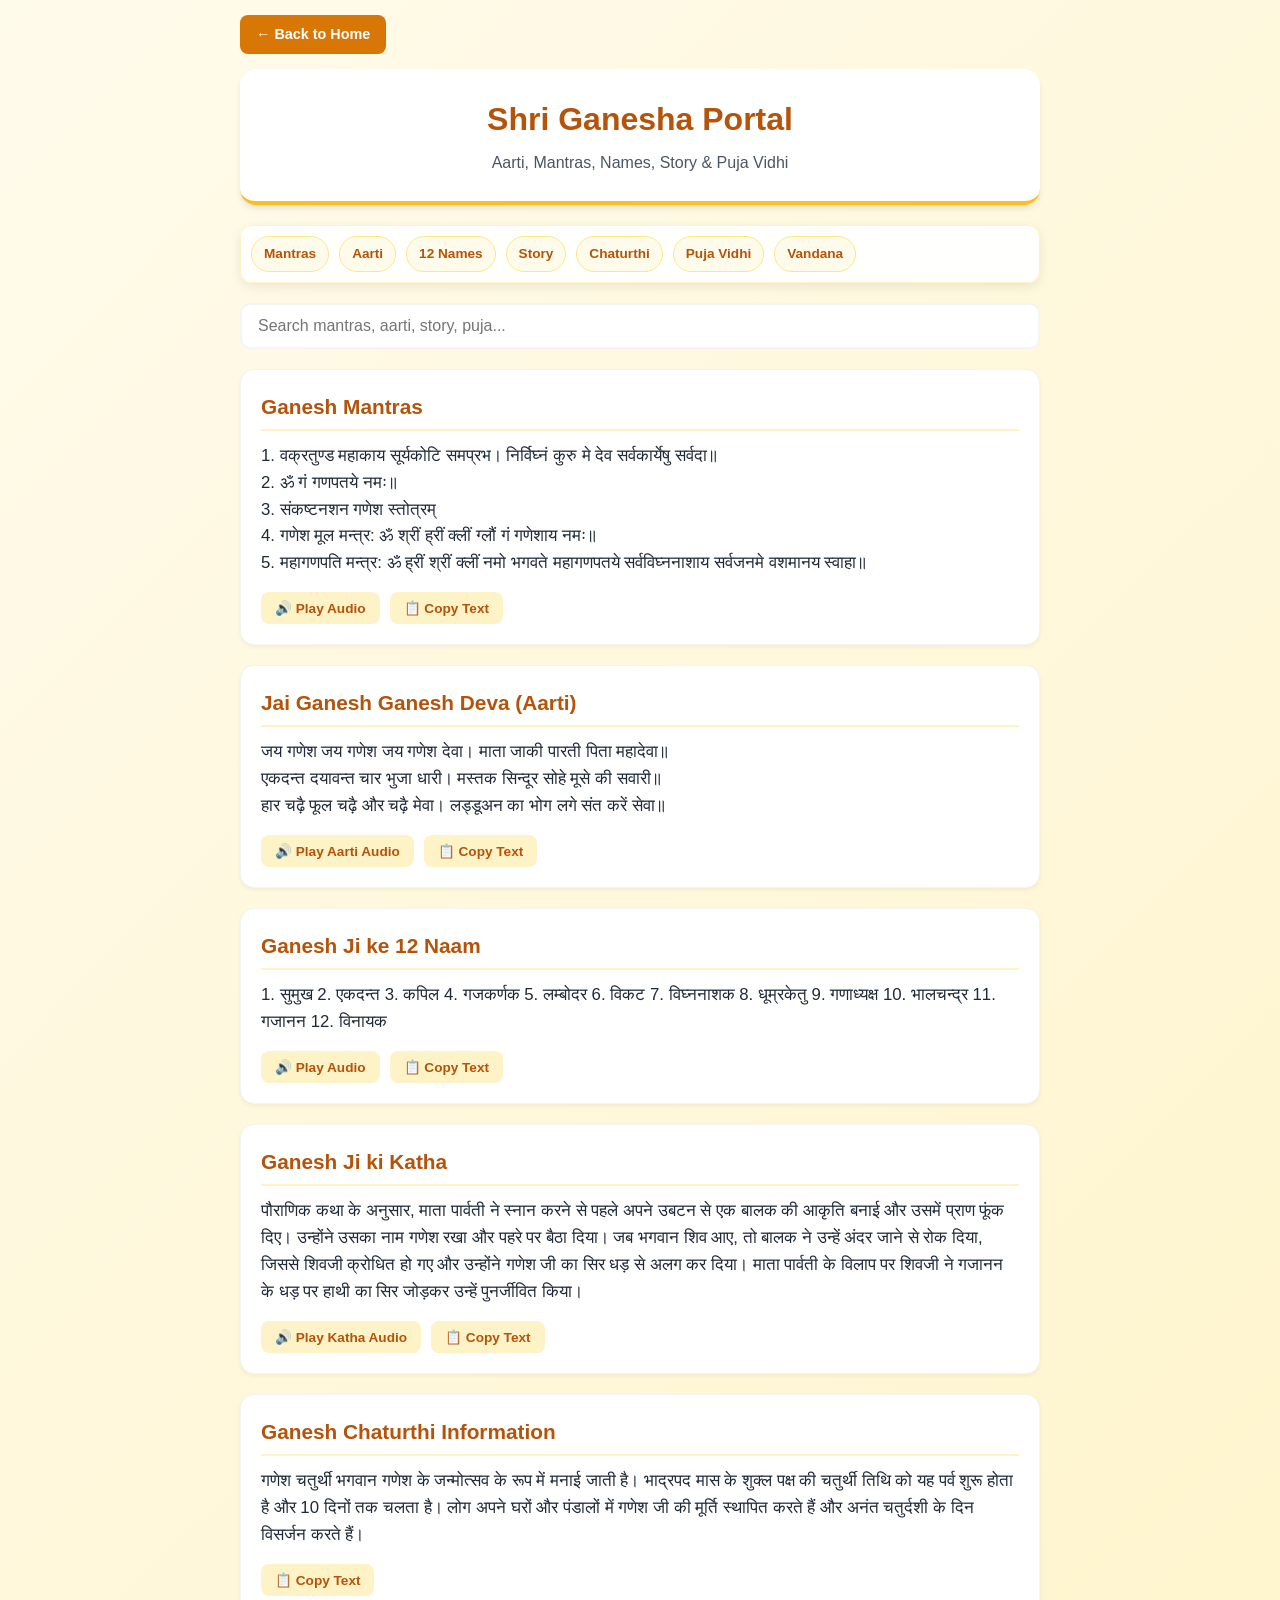
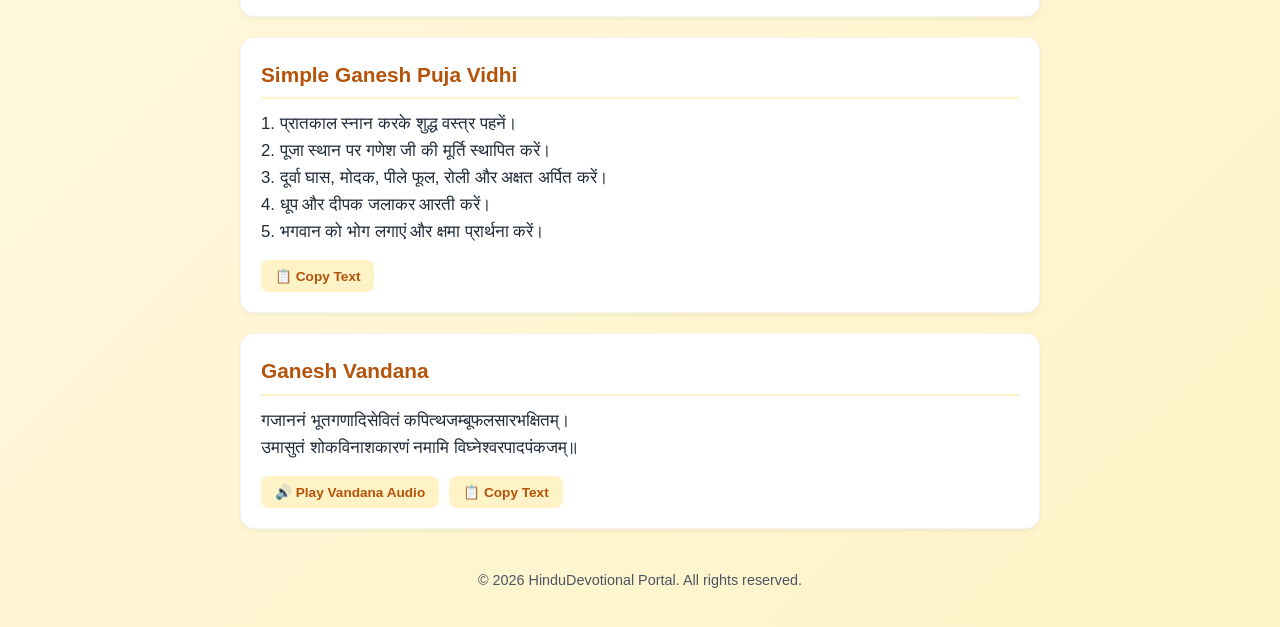
==== ganesh.html @ 8ee0b7e2 "ganesh.html" ====
<!DOCTYPE html>
<html lang="hi">
<head>
    <meta charset="UTF-8">
    <meta name="viewport" content="width=device-width, initial-scale=1.0">
    <title>Shri Ganesha - HinduDevotional Portal</title>
    <style>
        :root {
            --primary-color: #d97706;
            --primary-dark: #b45309;
            --accent-gold: #fbbf24;
            --bg-gradient: linear-gradient(135deg, #fffbeb 0%, #fef3c7 100%);
            --card-bg: #ffffff;
            --text-main: #1f2937;
            --text-muted: #4b5563;
            --border-color: #f3f4f6;
        }

        * {
            box-sizing: border-box;
            margin: 0;
            padding: 0;
            font-family: 'Segoe UI', Tahoma, Geneva, Verdana, sans-serif;
        }

        body {
            background: var(--bg-gradient);
            color: var(--text-main);
            line-height: 1.6;
            padding: 15px;
        }

        .container {
            max-width: 800px;
            margin: 0 auto;
        }

        header {
            text-align: center;
            padding: 25px 15px;
            background: var(--card-bg);
            border-radius: 16px;
            box-shadow: 0 4px 6px -1px rgba(0, 0, 0, 0.1);
            margin-bottom: 20px;
            border-bottom: 4px solid var(--accent-gold);
        }

        h1 {
            color: var(--primary-dark);
            font-size: 2rem;
            margin-bottom: 5px;
        }

        .subtitle {
            color: var(--text-muted);
            font-size: 1rem;
        }

        .nav-back {
            display: inline-block;
            margin-bottom: 15px;
            text-decoration: none;
            background: var(--primary-color);
            color: white;
            padding: 8px 16px;
            border-radius: 8px;
            font-weight: 600;
            font-size: 0.9rem;
            transition: background 0.2s;
        }

        .nav-back:hover {
            background: var(--primary-dark);
        }

        /* Quick Sticky Navigation Bar */
        .quick-nav {
            position: sticky;
            top: 10px;
            background: rgba(255, 255, 255, 0.95);
            backdrop-filter: blur(8px);
            padding: 10px;
            border-radius: 12px;
            box-shadow: 0 4px 12px rgba(0, 0, 0, 0.08);
            display: flex;
            gap: 10px;
            overflow-x: auto;
            white-space: nowrap;
            margin-bottom: 20px;
            z-index: 100;
            border: 1px solid #fef3c7;
        }

        .quick-nav::-webkit-scrollbar {
            height: 4px;
        }

        .quick-nav::-webkit-scrollbar-thumb {
            background: var(--accent-gold);
            border-radius: 4px;
        }

        .quick-nav a {
            text-decoration: none;
            color: var(--primary-dark);
            background: #fffbeb;
            padding: 6px 12px;
            border-radius: 20px;
            font-size: 0.85rem;
            font-weight: 600;
            border: 1px solid #fde68a;
            transition: all 0.2s;
            flex-shrink: 0;
        }

        .quick-nav a:hover {
            background: var(--primary-color);
            color: white;
        }

        .search-container {
            margin-bottom: 20px;
        }

        #searchInput {
            width: 100%;
            padding: 12px 16px;
            font-size: 1rem;
            border: 2px solid #f3f4f6;
            border-radius: 10px;
            outline: none;
            transition: border-color 0.2s;
            background: var(--card-bg);
        }

        #searchInput:focus {
            border-color: var(--primary-color);
        }

        .card {
            background: var(--card-bg);
            border-radius: 14px;
            padding: 20px;
            margin-bottom: 20px;
            box-shadow: 0 2px 4px rgba(0, 0, 0, 0.05);
            border: 1px solid var(--border-color);
            position: relative;
        }

        .card h2 {
            color: var(--primary-dark);
            font-size: 1.3rem;
            margin-bottom: 12px;
            border-bottom: 2px solid #fef3c7;
            padding-bottom: 6px;
        }

        .content-box {
            font-size: 1.05rem;
            color: var(--text-main);
            white-space: pre-line;
            margin-bottom: 15px;
        }

        .btn-group {
            display: flex;
            gap: 10px;
            flex-wrap: wrap;
        }

        .action-btn {
            background: #fef3c7;
            color: var(--primary-dark);
            border: none;
            padding: 8px 14px;
            border-radius: 8px;
            font-weight: 600;
            cursor: pointer;
            font-size: 0.85rem;
            transition: background 0.2s;
        }

        .action-btn:hover {
            background: var(--accent-gold);
            color: #78350f;
        }

        .copy-feedback {
            font-size: 0.75rem;
            color: #059669;
            margin-left: 8px;
            font-weight: bold;
            display: none;
        }

        /* Back to top button */
        #backToTop {
            position: fixed;
            bottom: 20px;
            right: 20px;
            background: var(--primary-color);
            color: white;
            border: none;
            padding: 10px 14px;
            border-radius: 50%;
            cursor: pointer;
            box-shadow: 0 4px 6px rgba(0,0,0,0.1);
            display: none;
            font-size: 1.1rem;
            z-index: 1000;
        }

        #backToTop:hover {
            background: var(--primary-dark);
        }

        footer {
            text-align: center;
            padding: 20px;
            color: var(--text-muted);
            font-size: 0.9rem;
        }
    </style>
</head>
<body>

    <div class="container">
        <a href="index.html" class="nav-back">← Back to Home</a>

        <header>
            <h1>Shri Ganesha Portal</h1>
            <p class="subtitle">Aarti, Mantras, Names, Story & Puja Vidhi</p>
        </header>

        <!-- Quick Sticky Navigation -->
        <nav class="quick-nav">
            <a href="#mantras">Mantras</a>
            <a href="#aarti">Aarti</a>
            <a href="#names">12 Names</a>
            <a href="#story">Story</a>
            <a href="#chaturthi">Chaturthi</a>
            <a href="#puja">Puja Vidhi</a>
            <a href="#vandana">Vandana</a>
        </nav>

        <div class="search-container">
            <input type="text" id="searchInput" placeholder="Search mantras, aarti, story, puja..." onkeyup="filterContent()">
        </div>

        <!-- Section 1: Mantras -->
        <div class="card searchable-section" id="mantras">
            <h2>Ganesh Mantras</h2>
            <div class="content-box" id="mantraText">1. वक्रतुण्ड महाकाय सूर्यकोटि समप्रभ। निर्विघ्नं कुरु मे देव सर्वकार्येषु सर्वदा॥
2. ॐ गं गणपतये नमः॥
3. संकष्टनशन गणेश स्तोत्रम्
4. गणेश मूल मन्त्र: ॐ श्रीं ह्रीं क्लीं ग्लौं गं गणेशाय नमः॥
5. महागणपति मन्त्र: ॐ ह्रीं श्रीं क्लीं नमो भगवते महागणपतये सर्वविघ्ननाशाय सर्वजनमे वशमानय स्वाहा॥</div>
            <div class="btn-group">
                <button class="action-btn" onclick="playAudio('Ganesh Mantras')">🔊 Play Audio</button>
                <button class="action-btn" onclick="copyContent('mantraText', this)">📋 Copy Text</button>
                <span class="copy-feedback">Copied!</span>
            </div>
        </div>

        <!-- Section 2: Aarti -->
        <div class="card searchable-section" id="aarti">
            <h2>Jai Ganesh Ganesh Deva (Aarti)</h2>
            <div class="content-box" id="aartiText">जय गणेश जय गणेश जय गणेश देवा। माता जाकी पारती पिता महादेवा॥
एकदन्त दयावन्त चार भुजा धारी। मस्तक सिन्दूर सोहे मूसे की सवारी॥
हार चढ़ै फूल चढ़ै और चढ़ै मेवा। लड्डूअन का भोग लगे संत करें सेवा॥</div>
            <div class="btn-group">
                <button class="action-btn" onclick="playAudio('Ganesh Aarti')">🔊 Play Aarti Audio</button>
                <button class="action-btn" onclick="copyContent('aartiText', this)">📋 Copy Text</button>
                <span class="copy-feedback">Copied!</span>
            </div>
        </div>

        <!-- Section 3: 12 Names -->
        <div class="card searchable-section" id="names">
            <h2>Ganesh Ji ke 12 Naam</h2>
            <div class="content-box" id="namesText">1. सुमुख 2. एकदन्त 3. कपिल 4. गजकर्णक 5. लम्बोदर 6. विकट 7. विघ्ननाशक 8. धूम्रकेतु 9. गणाध्यक्ष 10. भालचन्द्र 11. गजानन 12. विनायक</div>
            <div class="btn-group">
                <button class="action-btn" onclick="playAudio('Ganesh 12 Names')">🔊 Play Audio</button>
                <button class="action-btn" onclick="copyContent('namesText', this)">📋 Copy Text</button>
                <span class="copy-feedback">Copied!</span>
            </div>
        </div>

        <!-- Section 4: Story -->
        <div class="card searchable-section" id="story">
            <h2>Ganesh Ji ki Katha</h2>
            <div class="content-box" id="storyText">पौराणिक कथा के अनुसार, माता पार्वती ने स्नान करने से पहले अपने उबटन से एक बालक की आकृति बनाई और उसमें प्राण फूंक दिए। उन्होंने उसका नाम गणेश रखा और पहरे पर बैठा दिया। जब भगवान शिव आए, तो बालक ने उन्हें अंदर जाने से रोक दिया, जिससे शिवजी क्रोधित हो गए और उन्होंने गणेश जी का सिर धड़ से अलग कर दिया। माता पार्वती के विलाप पर शिवजी ने गजानन के धड़ पर हाथी का सिर जोड़कर उन्हें पुनर्जीवित किया।</div>
            <div class="btn-group">
                <button class="action-btn" onclick="playAudio('Ganesh Katha')">🔊 Play Katha Audio</button>
                <button class="action-btn" onclick="copyContent('storyText', this)">📋 Copy Text</button>
                <span class="copy-feedback">Copied!</span>
            </div>
        </div>

        <!-- Section 5: Ganesh Chaturthi -->
        <div class="card searchable-section" id="chaturthi">
            <h2>Ganesh Chaturthi Information</h2>
            <div class="content-box" id="chaturthiText">गणेश चतुर्थी भगवान गणेश के जन्मोत्सव के रूप में मनाई जाती है। भाद्रपद मास के शुक्ल पक्ष की चतुर्थी तिथि को यह पर्व शुरू होता है और 10 दिनों तक चलता है। लोग अपने घरों और पंडालों में गणेश जी की मूर्ति स्थापित करते हैं और अनंत चतुर्दशी के दिन विसर्जन करते हैं।</div>
            <div class="btn-group">
                <button class="action-btn" onclick="copyContent('chaturthiText', this)">📋 Copy Text</button>
                <span class="copy-feedback">Copied!</span>
            </div>
        </div>

        <!-- Section 6: Simple Puja Vidhi -->
        <div class="card searchable-section" id="puja">
            <h2>Simple Ganesh Puja Vidhi</h2>
            <div class="content-box" id="pujaText">1. प्रातकाल स्नान करके शुद्ध वस्त्र पहनें।
2. पूजा स्थान पर गणेश जी की मूर्ति स्थापित करें।
3. दूर्वा घास, मोदक, पीले फूल, रोली और अक्षत अर्पित करें।
4. धूप और दीपक जलाकर आरती करें।
5. भगवान को भोग लगाएं और क्षमा प्रार्थना करें।</div>
            <div class="btn-group">
                <button class="action-btn" onclick="copyContent('pujaText', this)">📋 Copy Text</button>
                <span class="copy-feedback">Copied!</span>
            </div>
        </div>

        <!-- Section 7: Ganesh Vandana -->
        <div class="card searchable-section" id="vandana">
            <h2>Ganesh Vandana</h2>
            <div class="content-box" id="vandanaText">गजाननं भूतगणादिसेवितं कपित्थजम्बूफलसारभक्षितम्।
उमासुतं शोकविनाशकारणं नमामि विघ्नेश्वरपादपंकजम्॥</div>
            <div class="btn-group">
                <button class="action-btn" onclick="playAudio('Ganesh Vandana')">🔊 Play Vandana Audio</button>
                <button class="action-btn" onclick="copyContent('vandanaText', this)">📋 Copy Text</button>
                <span class="copy-feedback">Copied!</span>
            </div>
        </div>

        <footer>
            <p>&copy; 2026 HinduDevotional Portal. All rights reserved.</p>
        </footer>
    </div>

    <!-- Back to top button -->
    <button id="backToTop" onclick="scrollToTop()">↑</button>

    <script>
        // Search Filter Function
        function filterContent() {
            let input = document.getElementById('searchInput').value.toLowerCase();
            let sections = document.getElementsByClassName('searchable-section');

            for (let i = 0; i < sections.length; i++) {
                let text = sections[i].innerText.toLowerCase();
                if (text.includes(input)) {
                    sections[i].style.display = "block";
                } else {
                    sections[i].style.display = "none";
                }
            }
        }

        // Dummy Audio Handler
        function playAudio(title) {
            alert("Playing audio for: " + title + " (Audio feature ready)");
        }

        // Copy Content Function with chhota feedback
        function copyContent(elementId, btnElement) {
            let textToCopy = document.getElementById(elementId).innerText;
            navigator.clipboard.writeText(textToCopy).then(() => {
                let feedback = btnElement.parentElement.querySelector('.copy-feedback');
                if (feedback) {
                    feedback.style.display = 'inline';
                    setTimeout(() => {
                        feedback.style.display = 'none';
                    }, 2000);
                }
            }).catch(err => {
                console.error('Failed to copy text: ', err);
            });
        }

        // Back to top scroll functionality
        window.onscroll = function() {
            let btn = document.getElementById("backToTop");
            if (document.body.scrollTop > 200 || document.documentElement.scrollTop > 200) {
                btn.style.display = "block";
            } else {
                btn.style.display = "none";
            }
        };

        function scrollToTop() {
            window.scrollTo({top: 0, behavior: 'smooth'});
        }
    </script>
</body>
    </html>
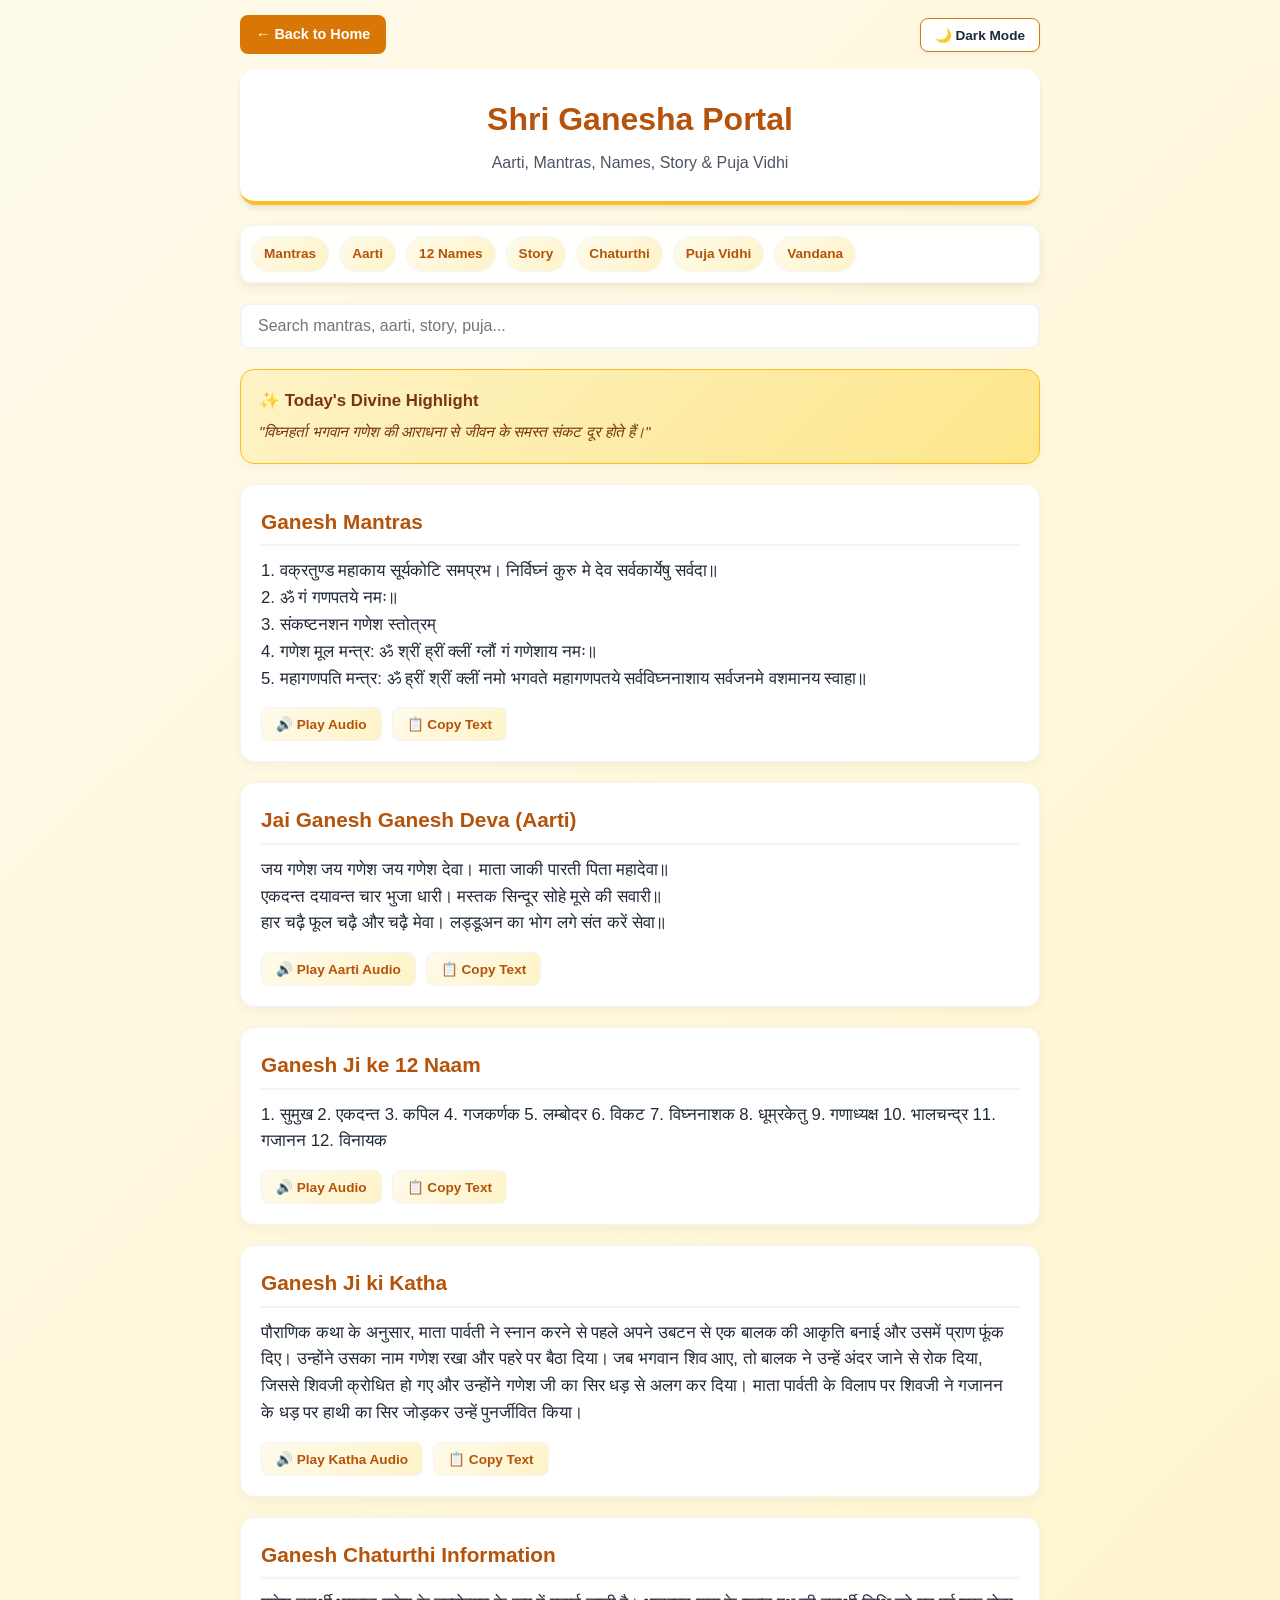
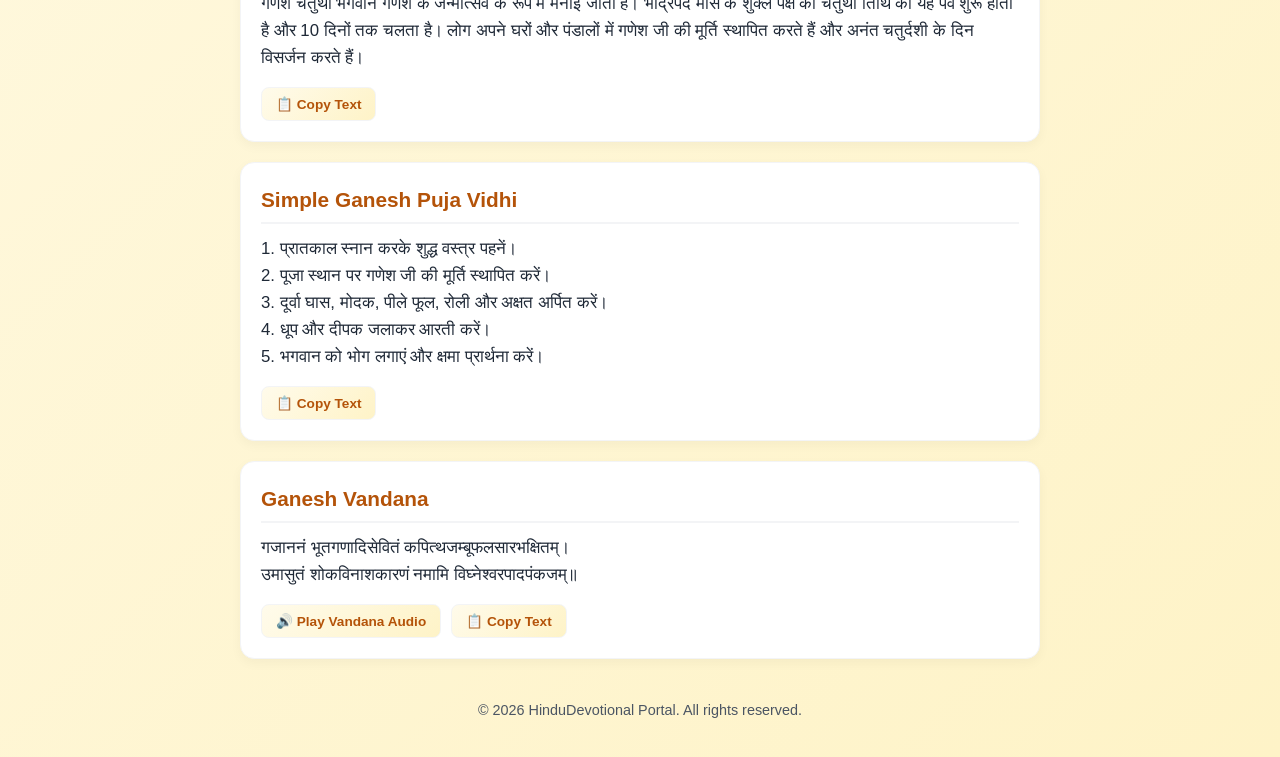
==== commit e1cc658b: "ganesh.html" ====
--- a/ganesh.html
+++ b/ganesh.html
@@ -14,6 +14,19 @@
             --text-main: #1f2937;
             --text-muted: #4b5563;
             --border-color: #f3f4f6;
+            --nav-bg: rgba(255, 255, 255, 0.95);
+        }
+
+        [data-theme="dark"] {
+            --primary-color: #f59e0b;
+            --primary-dark: #fbbf24;
+            --accent-gold: #d97706;
+            --bg-gradient: linear-gradient(135deg, #111827 0%, #1f2937 100%);
+            --card-bg: #1f2937;
+            --text-main: #f3f4f6;
+            --text-muted: #9ca3af;
+            --border-color: #374151;
+            --nav-bg: rgba(31, 41, 55, 0.95);
         }
 
         * {
@@ -21,6 +34,7 @@
             margin: 0;
             padding: 0;
             font-family: 'Segoe UI', Tahoma, Geneva, Verdana, sans-serif;
+            transition: background 0.3s, color 0.3s;
         }
 
         body {
@@ -28,11 +42,47 @@
             color: var(--text-main);
             line-height: 1.6;
             padding: 15px;
+            min-height: 100vh;
         }
 
         .container {
             max-width: 800px;
             margin: 0 auto;
+        }
+
+        .top-bar {
+            display: flex;
+            justify-content: space-between;
+            align-items: center;
+            margin-bottom: 15px;
+        }
+
+        .nav-back {
+            display: inline-block;
+            text-decoration: none;
+            background: var(--primary-color);
+            color: white;
+            padding: 8px 16px;
+            border-radius: 8px;
+            font-weight: 600;
+            font-size: 0.9rem;
+            transition: background 0.2s;
+        }
+
+        .nav-back:hover {
+            background: var(--primary-dark);
+        }
+
+        .theme-toggle {
+            background: var(--card-bg);
+            color: var(--text-main);
+            border: 1px solid var(--primary-color);
+            padding: 8px 14px;
+            border-radius: 8px;
+            cursor: pointer;
+            font-weight: 600;
+            font-size: 0.85rem;
+            box-shadow: 0 2px 4px rgba(0,0,0,0.05);
         }
 
         header {
@@ -56,28 +106,11 @@
             font-size: 1rem;
         }
 
-        .nav-back {
-            display: inline-block;
-            margin-bottom: 15px;
-            text-decoration: none;
-            background: var(--primary-color);
-            color: white;
-            padding: 8px 16px;
-            border-radius: 8px;
-            font-weight: 600;
-            font-size: 0.9rem;
-            transition: background 0.2s;
-        }
-
-        .nav-back:hover {
-            background: var(--primary-dark);
-        }
-
         /* Quick Sticky Navigation Bar */
         .quick-nav {
             position: sticky;
             top: 10px;
-            background: rgba(255, 255, 255, 0.95);
+            background: var(--nav-bg);
             backdrop-filter: blur(8px);
             padding: 10px;
             border-radius: 12px;
@@ -88,7 +121,7 @@
             white-space: nowrap;
             margin-bottom: 20px;
             z-index: 100;
-            border: 1px solid #fef3c7;
+            border: 1px solid var(--border-color);
         }
 
         .quick-nav::-webkit-scrollbar {
@@ -103,12 +136,12 @@
         .quick-nav a {
             text-decoration: none;
             color: var(--primary-dark);
-            background: #fffbeb;
+            background: var(--bg-gradient);
             padding: 6px 12px;
             border-radius: 20px;
             font-size: 0.85rem;
             font-weight: 600;
-            border: 1px solid #fde68a;
+            border: 1px solid var(--border-color);
             transition: all 0.2s;
             flex-shrink: 0;
         }
@@ -118,23 +151,73 @@
             color: white;
         }
 
+        /* Search Container Styles */
         .search-container {
+            position: relative;
             margin-bottom: 20px;
         }
 
         #searchInput {
             width: 100%;
-            padding: 12px 16px;
+            padding: 12px 40px 12px 16px;
             font-size: 1rem;
-            border: 2px solid #f3f4f6;
+            border: 2px solid var(--border-color);
             border-radius: 10px;
             outline: none;
             transition: border-color 0.2s;
             background: var(--card-bg);
+            color: var(--text-main);
         }
 
         #searchInput:focus {
             border-color: var(--primary-color);
+        }
+
+        .clear-search {
+            position: absolute;
+            right: 12px;
+            top: 50%;
+            transform: translateY(-50%);
+            background: none;
+            border: none;
+            font-size: 1.1rem;
+            cursor: pointer;
+            color: var(--text-muted);
+            display: none;
+        }
+
+        .clear-search:hover {
+            color: var(--primary-color);
+        }
+
+        /* Highlight Card */
+        .highlight-card {
+            background: linear-gradient(135deg, #fef3c7 0%, #fde68a 100%);
+            border: 1px solid var(--accent-gold);
+            border-radius: 14px;
+            padding: 18px;
+            margin-bottom: 20px;
+            color: #78350f;
+            box-shadow: 0 4px 10px rgba(0,0,0,0.03);
+        }
+
+        [data-theme="dark"] .highlight-card {
+            background: linear-gradient(135deg, #374151 100%, #1f2937 0%);
+            color: #fde68a;
+            border-color: #b45309;
+        }
+
+        .highlight-card h3 {
+            font-size: 1.05rem;
+            margin-bottom: 6px;
+            display: flex;
+            align-items: center;
+            gap: 6px;
+        }
+
+        .highlight-card p {
+            font-size: 0.95rem;
+            font-style: italic;
         }
 
         .card {
@@ -142,16 +225,21 @@
             border-radius: 14px;
             padding: 20px;
             margin-bottom: 20px;
-            box-shadow: 0 2px 4px rgba(0, 0, 0, 0.05);
+            box-shadow: 0 4px 12px rgba(0, 0, 0, 0.04);
             border: 1px solid var(--border-color);
             position: relative;
+            transition: transform 0.2s;
+        }
+
+        .card:hover {
+            transform: translateY(-2px);
         }
 
         .card h2 {
             color: var(--primary-dark);
             font-size: 1.3rem;
             margin-bottom: 12px;
-            border-bottom: 2px solid #fef3c7;
+            border-bottom: 2px solid var(--border-color);
             padding-bottom: 6px;
         }
 
@@ -169,28 +257,42 @@
         }
 
         .action-btn {
-            background: #fef3c7;
+            background: var(--bg-gradient);
             color: var(--primary-dark);
-            border: none;
+            border: 1px solid var(--border-color);
             padding: 8px 14px;
             border-radius: 8px;
             font-weight: 600;
             cursor: pointer;
             font-size: 0.85rem;
-            transition: background 0.2s;
+            transition: background 0.2s, color 0.2s;
         }
 
         .action-btn:hover {
-            background: var(--accent-gold);
-            color: #78350f;
+            background: var(--primary-color);
+            color: white;
         }
 
         .copy-feedback {
             font-size: 0.75rem;
-            color: #059669;
+            color: #10b981;
             margin-left: 8px;
             font-weight: bold;
             display: none;
+            align-self: center;
+        }
+
+        /* No Result Message */
+        #noResult {
+            text-align: center;
+            padding: 30px;
+            color: var(--text-muted);
+            font-size: 1.1rem;
+            display: none;
+            background: var(--card-bg);
+            border-radius: 14px;
+            border: 1px solid var(--border-color);
+            margin-bottom: 20px;
         }
 
         /* Back to top button */
@@ -201,13 +303,16 @@
             background: var(--primary-color);
             color: white;
             border: none;
-            padding: 10px 14px;
+            width: 45px;
+            height: 45px;
             border-radius: 50%;
             cursor: pointer;
-            box-shadow: 0 4px 6px rgba(0,0,0,0.1);
+            box-shadow: 0 4px 10px rgba(0,0,0,0.2);
             display: none;
-            font-size: 1.1rem;
+            font-size: 1.2rem;
             z-index: 1000;
+            align-items: center;
+            justify-content: center;
         }
 
         #backToTop:hover {
@@ -222,10 +327,13 @@
         }
     </style>
 </head>
-<body>
+<body data-theme="light">
 
     <div class="container">
-        <a href="index.html" class="nav-back">← Back to Home</a>
+        <div class="top-bar">
+            <a href="index.html" class="nav-back">← Back to Home</a>
+            <button class="theme-toggle" onclick="toggleTheme()" id="themeBtn">🌙 Dark Mode</button>
+        </div>
 
         <header>
             <h1>Shri Ganesha Portal</h1>
@@ -243,8 +351,21 @@
             <a href="#vandana">Vandana</a>
         </nav>
 
+        <!-- Search Container with Clear Button -->
         <div class="search-container">
             <input type="text" id="searchInput" placeholder="Search mantras, aarti, story, puja..." onkeyup="filterContent()">
+            <button class="clear-search" id="clearBtn" onclick="clearSearch()">✕</button>
+        </div>
+
+        <!-- Today's Divine Highlight Section -->
+        <div class="highlight-card" id="dailyHighlight">
+            <h3>✨ Today's Divine Highlight</h3>
+            <p id="highlightText">"विघ्नहर्ता भगवान गणेश की आराधना से जीवन के समस्त संकट दूर होते हैं।"</p>
+        </div>
+
+        <!-- No Result Message -->
+        <div id="noResult">
+            <p>🪔 No matching devotional content found. Try searching something else!</p>
         </div>
 
         <!-- Section 1: Mantras -->
@@ -342,19 +463,77 @@
     <button id="backToTop" onclick="scrollToTop()">↑</button>
 
     <script>
-        // Search Filter Function
+        // Random Daily Highlights
+        const highlights = [
+            "विघ्नहर्ता भगवान गणेश की आराधना से जीवन के समस्त संकट दूर होते हैं।",
+            "प्रथमा पूज्य श्री गणेश जी स्मरण मात्र से सभी कार्यों में सिद्धि प्राप्त होती है।",
+            "वक्रतुण्ड महाकाय सूर्यकोटि समप्रभ — गणेश जी का यह महामंत्र सर्वविघ्ननाशक है।"
+        ];
+        
+        window.addEventListener('DOMContentLoaded', () => {
+            const randomHighlight = highlights[Math.floor(Math.random() * highlights.length)];
+            document.getElementById('highlightText').innerText = `"${randomHighlight}"`;
+
+            // Load saved theme
+            const savedTheme = localStorage.getItem('theme') || 'light';
+            document.body.setAttribute('data-theme', savedTheme);
+            document.getElementById('themeBtn').innerText = savedTheme === 'dark' ? '☀️ Light Mode' : '🌙 Dark Mode';
+        });
+
+        // Theme Toggle Logic
+        function toggleTheme() {
+            const body = document.body;
+            const themeBtn = document.getElementById('themeBtn');
+            if (body.getAttribute('data-theme') === 'light') {
+                body.setAttribute('data-theme', 'dark');
+                themeBtn.innerText = '☀️ Light Mode';
+                localStorage.setItem('theme', 'dark');
+            } else {
+                body.setAttribute('data-theme', 'light');
+                themeBtn.innerText = '🌙 Dark Mode';
+                localStorage.setItem('theme', 'light');
+            }
+        }
+
+        // Improved Search Filter Function with Clear Button & No Results
         function filterContent() {
             let input = document.getElementById('searchInput').value.toLowerCase();
+            let clearBtn = document.getElementById('clearBtn');
             let sections = document.getElementsByClassName('searchable-section');
+            let noResult = document.getElementById('noResult');
+            let matchCount = 0;
+
+            if (input.length > 0) {
+                clearBtn.style.display = 'block';
+            } else {
+                clearBtn.style.display = 'none';
+            }
 
             for (let i = 0; i < sections.length; i++) {
                 let text = sections[i].innerText.toLowerCase();
                 if (text.includes(input)) {
                     sections[i].style.display = "block";
+                    matchCount++;
                 } else {
                     sections[i].style.display = "none";
                 }
             }
+
+            if (matchCount === 0) {
+                noResult.style.display = "block";
+            } else {
+                noResult.style.display = "none";
+            }
+        }
+
+        function clearSearch() {
+            document.getElementById('searchInput').value = '';
+            document.getElementById('clearBtn').style.display = 'none';
+            let sections = document.getElementsByClassName('searchable-section');
+            for (let i = 0; i < sections.length; i++) {
+                sections[i].style.display = "block";
+            }
+            document.getElementById('noResult').style.display = "none";
         }
 
         // Dummy Audio Handler
@@ -362,7 +541,7 @@
             alert("Playing audio for: " + title + " (Audio feature ready)");
         }
 
-        // Copy Content Function with chhota feedback
+        // Copy Content Function with feedback
         function copyContent(elementId, btnElement) {
             let textToCopy = document.getElementById(elementId).innerText;
             navigator.clipboard.writeText(textToCopy).then(() => {
@@ -379,19 +558,4 @@
         }
 
         // Back to top scroll functionality
-        window.onscroll = function() {
-            let btn = document.getElementById("backToTop");
-            if (document.body.scrollTop > 200 || document.documentElement.scrollTop > 200) {
-                btn.style.display = "block";
-            } else {
-                btn.style.display = "none";
-            }
-        };
-
-        function scrollToTop() {
-            window.scrollTo({top: 0, behavior: 'smooth'});
-        }
-    </script>
-</body>
-    </html>
-                
+        window.onscroll = function
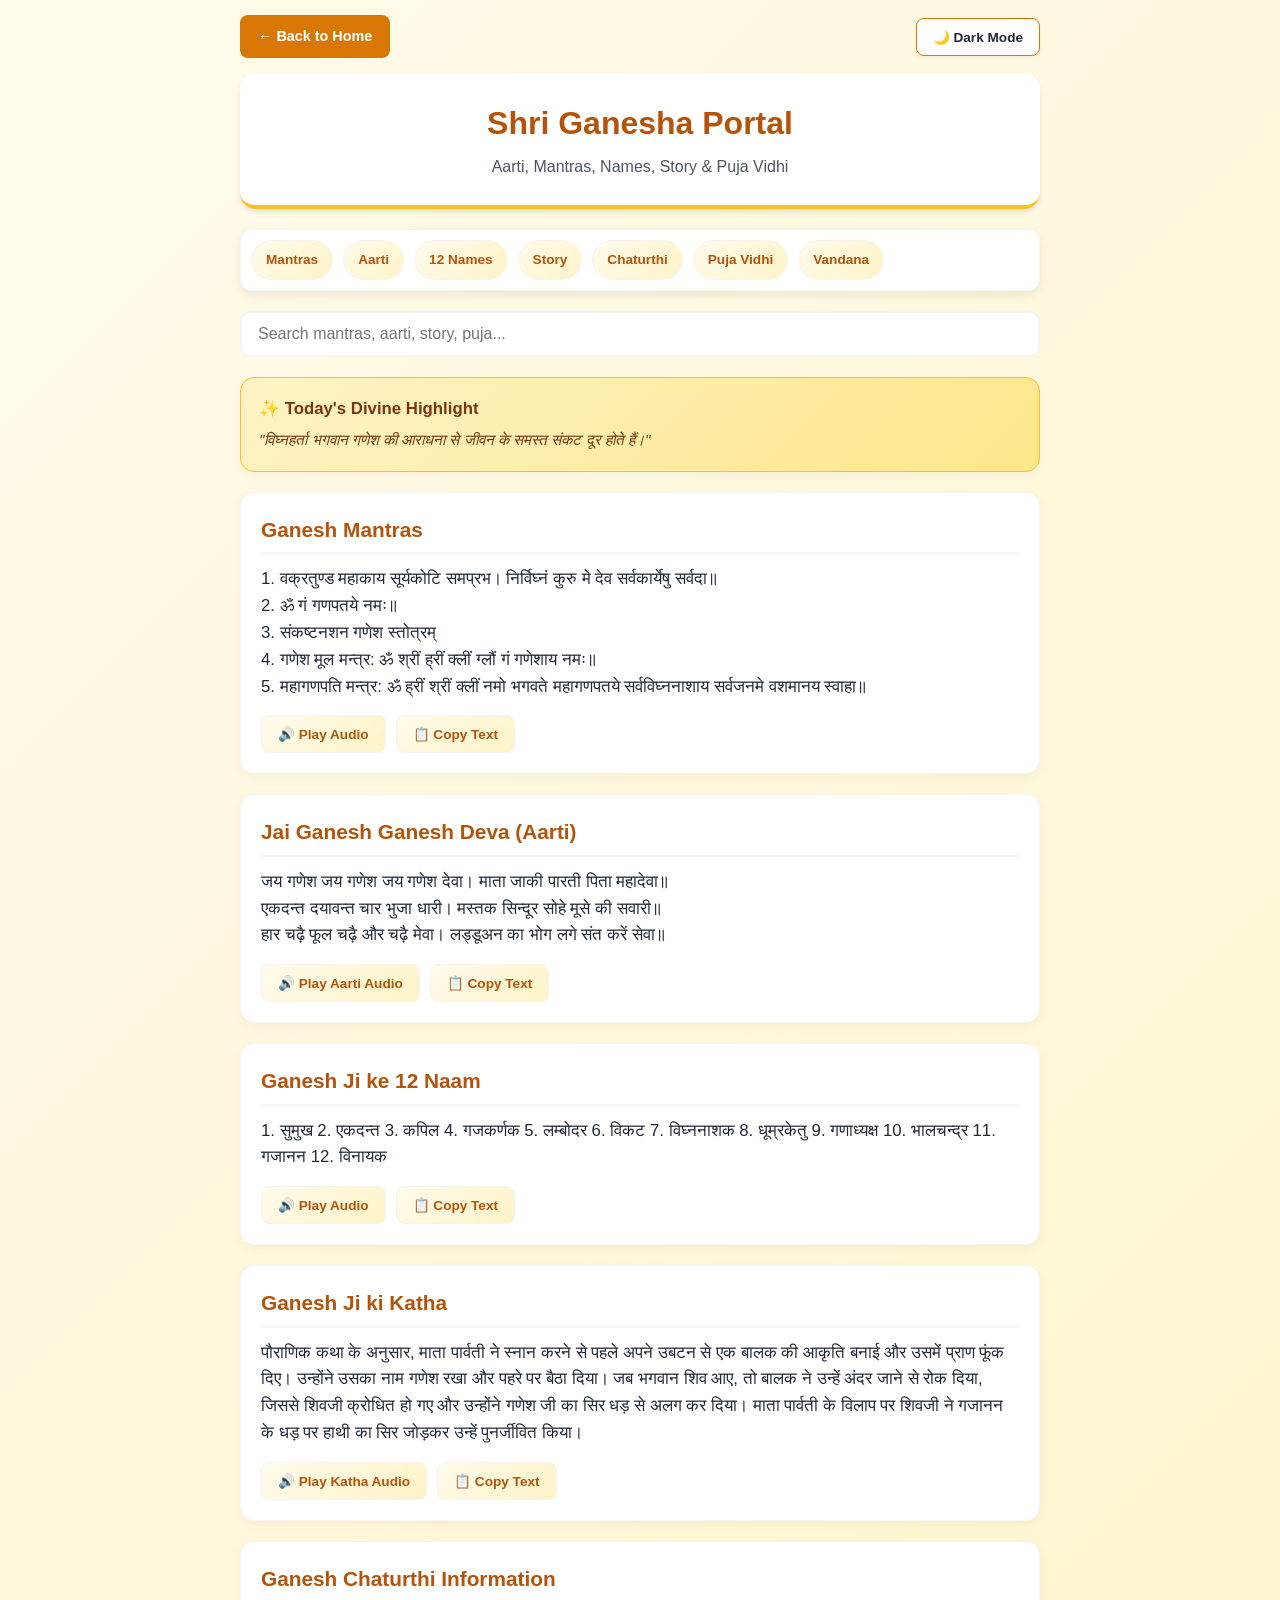
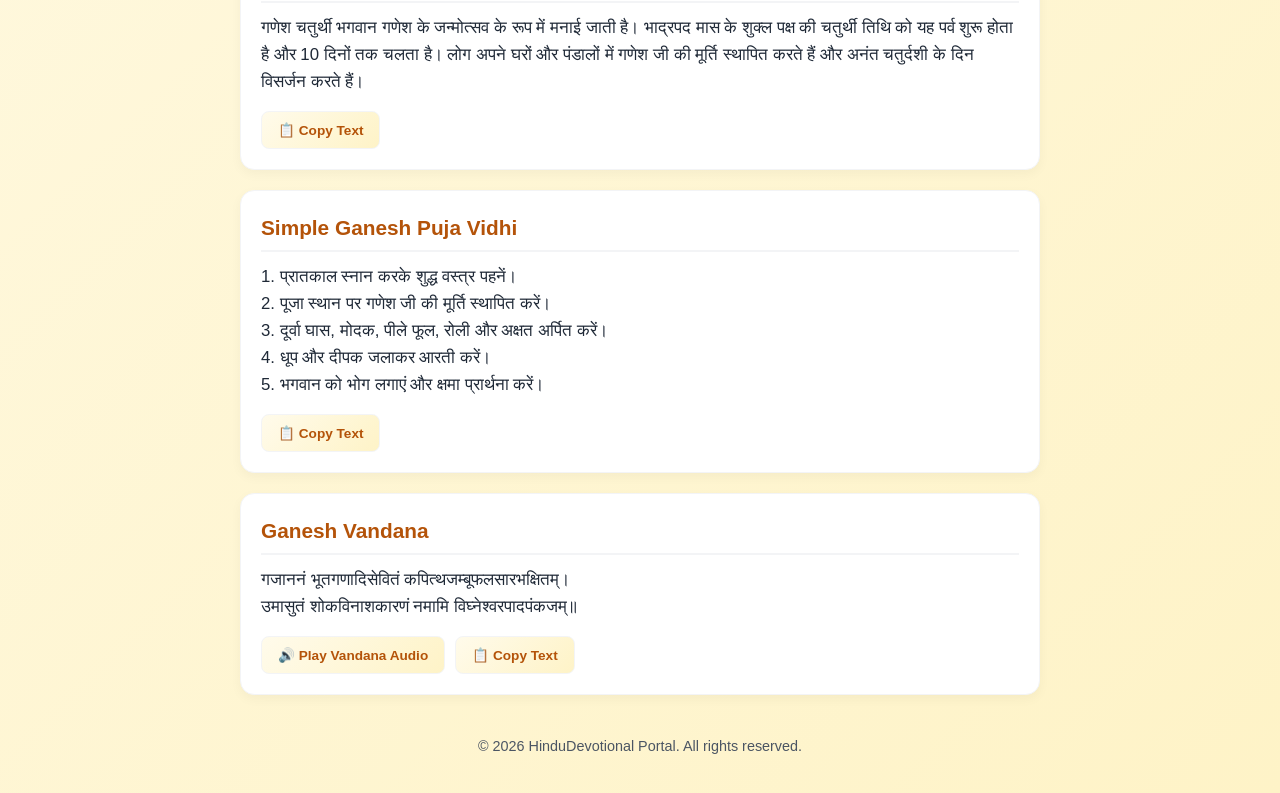
==== commit 7db9299f: "ganesh.html" ====
--- a/ganesh.html
+++ b/ganesh.html
@@ -62,27 +62,32 @@
             text-decoration: none;
             background: var(--primary-color);
             color: white;
-            padding: 8px 16px;
+            padding: 10px 18px;
             border-radius: 8px;
             font-weight: 600;
             font-size: 0.9rem;
             transition: background 0.2s;
         }
 
-        .nav-back:hover {
+        .nav-back:hover, .nav-back:focus {
             background: var(--primary-dark);
+            outline: 2px solid var(--accent-gold);
         }
 
         .theme-toggle {
             background: var(--card-bg);
             color: var(--text-main);
             border: 1px solid var(--primary-color);
-            padding: 8px 14px;
+            padding: 10px 16px;
             border-radius: 8px;
             cursor: pointer;
             font-weight: 600;
             font-size: 0.85rem;
             box-shadow: 0 2px 4px rgba(0,0,0,0.05);
+        }
+
+        .theme-toggle:focus {
+            outline: 2px solid var(--primary-color);
         }
 
         header {
@@ -137,7 +142,7 @@
             text-decoration: none;
             color: var(--primary-dark);
             background: var(--bg-gradient);
-            padding: 6px 12px;
+            padding: 8px 14px;
             border-radius: 20px;
             font-size: 0.85rem;
             font-weight: 600;
@@ -146,9 +151,10 @@
             flex-shrink: 0;
         }
 
-        .quick-nav a:hover {
+        .quick-nav a:hover, .quick-nav a:focus {
             background: var(--primary-color);
             color: white;
+            outline: none;
         }
 
         /* Search Container Styles */
@@ -184,6 +190,7 @@
             cursor: pointer;
             color: var(--text-muted);
             display: none;
+            padding: 5px;
         }
 
         .clear-search:hover {
@@ -228,11 +235,6 @@
             box-shadow: 0 4px 12px rgba(0, 0, 0, 0.04);
             border: 1px solid var(--border-color);
             position: relative;
-            transition: transform 0.2s;
-        }
-
-        .card:hover {
-            transform: translateY(-2px);
         }
 
         .card h2 {
@@ -260,7 +262,7 @@
             background: var(--bg-gradient);
             color: var(--primary-dark);
             border: 1px solid var(--border-color);
-            padding: 8px 14px;
+            padding: 10px 16px;
             border-radius: 8px;
             font-weight: 600;
             cursor: pointer;
@@ -268,9 +270,10 @@
             transition: background 0.2s, color 0.2s;
         }
 
-        .action-btn:hover {
+        .action-btn:hover, .action-btn:focus {
             background: var(--primary-color);
             color: white;
+            outline: none;
         }
 
         .copy-feedback {
@@ -315,8 +318,9 @@
             justify-content: center;
         }
 
-        #backToTop:hover {
+        #backToTop:hover, #backToTop:focus {
             background: var(--primary-dark);
+            outline: 2px solid var(--accent-gold);
         }
 
         footer {
@@ -331,8 +335,8 @@
 
     <div class="container">
         <div class="top-bar">
-            <a href="index.html" class="nav-back">← Back to Home</a>
-            <button class="theme-toggle" onclick="toggleTheme()" id="themeBtn">🌙 Dark Mode</button>
+            <a href="index.html" class="nav-back" aria-label="Back to Home Page">← Back to Home</a>
+            <button class="theme-toggle" onclick="toggleTheme()" id="themeBtn" aria-label="Toggle Dark/Light Mode">🌙 Dark Mode</button>
         </div>
 
         <header>
@@ -341,7 +345,7 @@
         </header>
 
         <!-- Quick Sticky Navigation -->
-        <nav class="quick-nav">
+        <nav class="quick-nav" aria-label="Quick Page Navigation">
             <a href="#mantras">Mantras</a>
             <a href="#aarti">Aarti</a>
             <a href="#names">12 Names</a>
@@ -353,8 +357,8 @@
 
         <!-- Search Container with Clear Button -->
         <div class="search-container">
-            <input type="text" id="searchInput" placeholder="Search mantras, aarti, story, puja..." onkeyup="filterContent()">
-            <button class="clear-search" id="clearBtn" onclick="clearSearch()">✕</button>
+            <input type="text" id="searchInput" placeholder="Search mantras, aarti, story, puja..." onkeyup="filterContent()" aria-label="Search devotional content">
+            <button class="clear-search" id="clearBtn" onclick="clearSearch()" aria-label="Clear Search">✕</button>
         </div>
 
         <!-- Today's Divine Highlight Section -->
@@ -364,7 +368,7 @@
         </div>
 
         <!-- No Result Message -->
-        <div id="noResult">
+        <div id="noResult" role="alert">
             <p>🪔 No matching devotional content found. Try searching something else!</p>
         </div>
 
@@ -377,9 +381,9 @@
 4. गणेश मूल मन्त्र: ॐ श्रीं ह्रीं क्लीं ग्लौं गं गणेशाय नमः॥
 5. महागणपति मन्त्र: ॐ ह्रीं श्रीं क्लीं नमो भगवते महागणपतये सर्वविघ्ननाशाय सर्वजनमे वशमानय स्वाहा॥</div>
             <div class="btn-group">
-                <button class="action-btn" onclick="playAudio('Ganesh Mantras')">🔊 Play Audio</button>
-                <button class="action-btn" onclick="copyContent('mantraText', this)">📋 Copy Text</button>
-                <span class="copy-feedback">Copied!</span>
+                <button class="action-btn" onclick="playAudio('Ganesh Mantras')" aria-label="Play audio for Ganesh Mantras">🔊 Play Audio</button>
+                <button class="action-btn" onclick="copyContent('mantraText', this)" aria-label="Copy Ganesh Mantras text">📋 Copy Text</button>
+                <span class="copy-feedback" aria-live="polite">Copied!</span>
             </div>
         </div>
 
@@ -390,9 +394,9 @@
 एकदन्त दयावन्त चार भुजा धारी। मस्तक सिन्दूर सोहे मूसे की सवारी॥
 हार चढ़ै फूल चढ़ै और चढ़ै मेवा। लड्डूअन का भोग लगे संत करें सेवा॥</div>
             <div class="btn-group">
-                <button class="action-btn" onclick="playAudio('Ganesh Aarti')">🔊 Play Aarti Audio</button>
-                <button class="action-btn" onclick="copyContent('aartiText', this)">📋 Copy Text</button>
-                <span class="copy-feedback">Copied!</span>
+                <button class="action-btn" onclick="playAudio('Ganesh Aarti')" aria-label="Play audio for Ganesh Aarti">🔊 Play Aarti Audio</button>
+                <button class="action-btn" onclick="copyContent('aartiText', this)" aria-label="Copy Ganesh Aarti text">📋 Copy Text</button>
+                <span class="copy-feedback" aria-live="polite">Copied!</span>
             </div>
         </div>
 
@@ -401,9 +405,9 @@
             <h2>Ganesh Ji ke 12 Naam</h2>
             <div class="content-box" id="namesText">1. सुमुख 2. एकदन्त 3. कपिल 4. गजकर्णक 5. लम्बोदर 6. विकट 7. विघ्ननाशक 8. धूम्रकेतु 9. गणाध्यक्ष 10. भालचन्द्र 11. गजानन 12. विनायक</div>
             <div class="btn-group">
-                <button class="action-btn" onclick="playAudio('Ganesh 12 Names')">🔊 Play Audio</button>
-                <button class="action-btn" onclick="copyContent('namesText', this)">📋 Copy Text</button>
-                <span class="copy-feedback">Copied!</span>
+                <button class="action-btn" onclick="playAudio('Ganesh 12 Names')" aria-label="Play audio for 12 Names">🔊 Play Audio</button>
+                <button class="action-btn" onclick="copyContent('namesText', this)" aria-label="Copy 12 Names text">📋 Copy Text</button>
+                <span class="copy-feedback" aria-live="polite">Copied!</span>
             </div>
         </div>
 
@@ -412,9 +416,9 @@
             <h2>Ganesh Ji ki Katha</h2>
             <div class="content-box" id="storyText">पौराणिक कथा के अनुसार, माता पार्वती ने स्नान करने से पहले अपने उबटन से एक बालक की आकृति बनाई और उसमें प्राण फूंक दिए। उन्होंने उसका नाम गणेश रखा और पहरे पर बैठा दिया। जब भगवान शिव आए, तो बालक ने उन्हें अंदर जाने से रोक दिया, जिससे शिवजी क्रोधित हो गए और उन्होंने गणेश जी का सिर धड़ से अलग कर दिया। माता पार्वती के विलाप पर शिवजी ने गजानन के धड़ पर हाथी का सिर जोड़कर उन्हें पुनर्जीवित किया।</div>
             <div class="btn-group">
-                <button class="action-btn" onclick="playAudio('Ganesh Katha')">🔊 Play Katha Audio</button>
-                <button class="action-btn" onclick="copyContent('storyText', this)">📋 Copy Text</button>
-                <span class="copy-feedback">Copied!</span>
+                <button class="action-btn" onclick="playAudio('Ganesh Katha')" aria-label="Play audio for Ganesh Katha">🔊 Play Katha Audio</button>
+                <button class="action-btn" onclick="copyContent('storyText', this)" aria-label="Copy Ganesh Katha text">📋 Copy Text</button>
+                <span class="copy-feedback" aria-live="polite">Copied!</span>
             </div>
         </div>
 
@@ -423,8 +427,8 @@
             <h2>Ganesh Chaturthi Information</h2>
             <div class="content-box" id="chaturthiText">गणेश चतुर्थी भगवान गणेश के जन्मोत्सव के रूप में मनाई जाती है। भाद्रपद मास के शुक्ल पक्ष की चतुर्थी तिथि को यह पर्व शुरू होता है और 10 दिनों तक चलता है। लोग अपने घरों और पंडालों में गणेश जी की मूर्ति स्थापित करते हैं और अनंत चतुर्दशी के दिन विसर्जन करते हैं।</div>
             <div class="btn-group">
-                <button class="action-btn" onclick="copyContent('chaturthiText', this)">📋 Copy Text</button>
-                <span class="copy-feedback">Copied!</span>
+                <button class="action-btn" onclick="copyContent('chaturthiText', this)" aria-label="Copy Ganesh Chaturthi information text">📋 Copy Text</button>
+                <span class="copy-feedback" aria-live="polite">Copied!</span>
             </div>
         </div>
 
@@ -437,8 +441,8 @@
 4. धूप और दीपक जलाकर आरती करें।
 5. भगवान को भोग लगाएं और क्षमा प्रार्थना करें।</div>
             <div class="btn-group">
-                <button class="action-btn" onclick="copyContent('pujaText', this)">📋 Copy Text</button>
-                <span class="copy-feedback">Copied!</span>
+                <button class="action-btn" onclick="copyContent('pujaText', this)" aria-label="Copy Simple Ganesh Puja Vidhi text">📋 Copy Text</button>
+                <span class="copy-feedback" aria-live="polite">Copied!</span>
             </div>
         </div>
 
@@ -448,9 +452,9 @@
             <div class="content-box" id="vandanaText">गजाननं भूतगणादिसेवितं कपित्थजम्बूफलसारभक्षितम्।
 उमासुतं शोकविनाशकारणं नमामि विघ्नेश्वरपादपंकजम्॥</div>
             <div class="btn-group">
-                <button class="action-btn" onclick="playAudio('Ganesh Vandana')">🔊 Play Vandana Audio</button>
-                <button class="action-btn" onclick="copyContent('vandanaText', this)">📋 Copy Text</button>
-                <span class="copy-feedback">Copied!</span>
+                <button class="action-btn" onclick="playAudio('Ganesh Vandana')" aria-label="Play audio for Ganesh Vandana">🔊 Play Vandana Audio</button>
+                <button class="action-btn" onclick="copyContent('vandanaText', this)" aria-label="Copy Ganesh Vandana text">📋 Copy Text</button>
+                <span class="copy-feedback" aria-live="polite">Copied!</span>
             </div>
         </div>
 
@@ -460,10 +464,9 @@
     </div>
 
     <!-- Back to top button -->
-    <button id="backToTop" onclick="scrollToTop()">↑</button>
+    <button id="backToTop" onclick="scrollToTop()" aria-label="Scroll back to top">↑</button>
 
     <script>
-        // Random Daily Highlights
         const highlights = [
             "विघ्नहर्ता भगवान गणेश की आराधना से जीवन के समस्त संकट दूर होते हैं।",
             "प्रथमा पूज्य श्री गणेश जी स्मरण मात्र से सभी कार्यों में सिद्धि प्राप्त होती है।",
@@ -474,13 +477,11 @@
             const randomHighlight = highlights[Math.floor(Math.random() * highlights.length)];
             document.getElementById('highlightText').innerText = `"${randomHighlight}"`;
 
-            // Load saved theme
             const savedTheme = localStorage.getItem('theme') || 'light';
             document.body.setAttribute('data-theme', savedTheme);
             document.getElementById('themeBtn').innerText = savedTheme === 'dark' ? '☀️ Light Mode' : '🌙 Dark Mode';
         });
 
-        // Theme Toggle Logic
         function toggleTheme() {
             const body = document.body;
             const themeBtn = document.getElementById('themeBtn');
@@ -495,7 +496,6 @@
             }
         }
 
-        // Improved Search Filter Function with Clear Button & No Results
         function filterContent() {
             let input = document.getElementById('searchInput').value.toLowerCase();
             let clearBtn = document.getElementById('clearBtn');
@@ -503,11 +503,7 @@
             let noResult = document.getElementById('noResult');
             let matchCount = 0;
 
-            if (input.length > 0) {
-                clearBtn.style.display = 'block';
-            } else {
-                clearBtn.style.display = 'none';
-            }
+            clearBtn.style.display = input.length > 0 ? 'block' : 'none';
 
             for (let i = 0; i < sections.length; i++) {
                 let text = sections[i].innerText.toLowerCase();
@@ -519,11 +515,7 @@
                 }
             }
 
-            if (matchCount === 0) {
-                noResult.style.display = "block";
-            } else {
-                noResult.style.display = "none";
-            }
+            noResult.style.display = matchCount === 0 ? "block" : "none";
         }
 
         function clearSearch() {
@@ -536,26 +528,9 @@
             document.getElementById('noResult').style.display = "none";
         }
 
-        // Dummy Audio Handler
         function playAudio(title) {
             alert("Playing audio for: " + title + " (Audio feature ready)");
         }
 
-        // Copy Content Function with feedback
         function copyContent(elementId, btnElement) {
-            let textToCopy = document.getElementById(elementId).innerText;
-            navigator.clipboard.writeText(textToCopy).then(() => {
-                let feedback = btnElement.parentElement.querySelector('.copy-feedback');
-                if (feedback) {
-                    feedback.style.display = 'inline';
-                    setTimeout(() => {
-                        feedback.style.display = 'none';
-                    }, 2000);
-                }
-            }).catch(err => {
-                console.error('Failed to copy text: ', err);
-            });
-        }
-
-        // Back to top scroll functionality
-        window.onscroll = function
+            let textToCopy = d
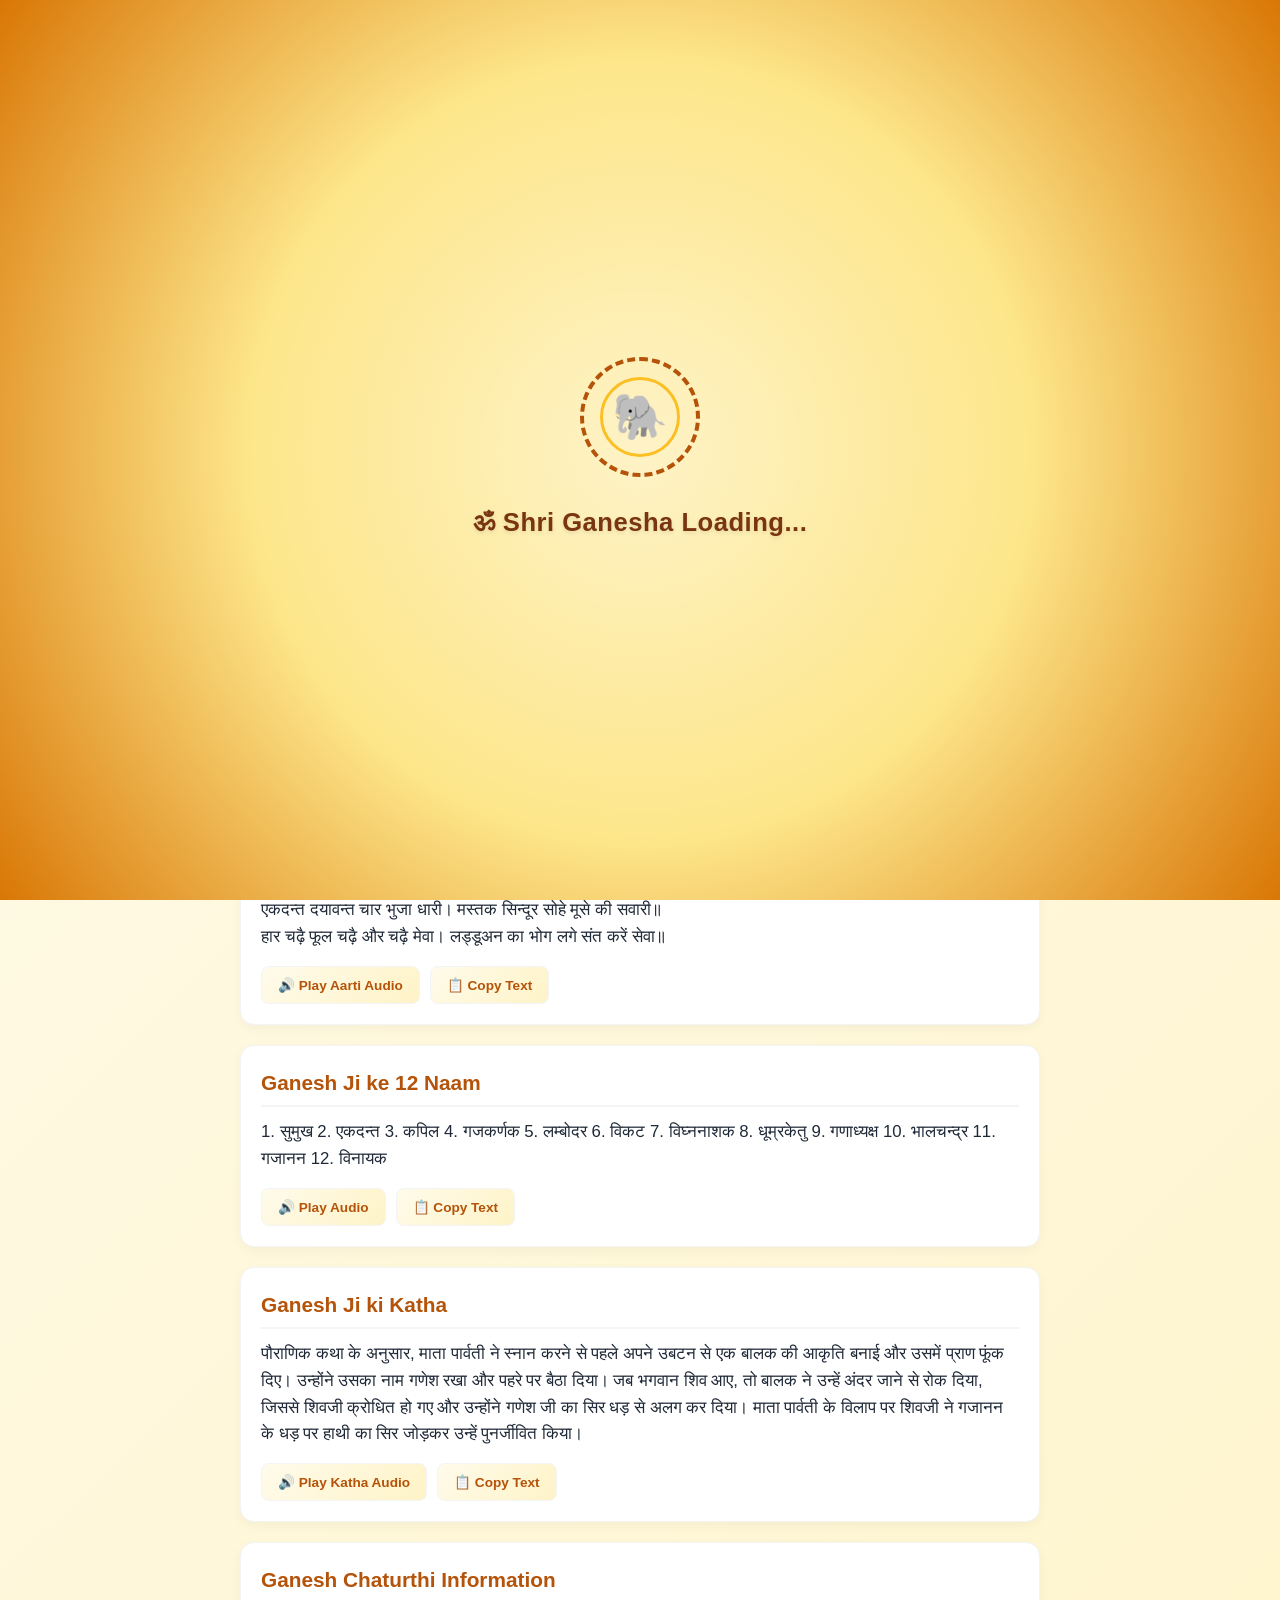
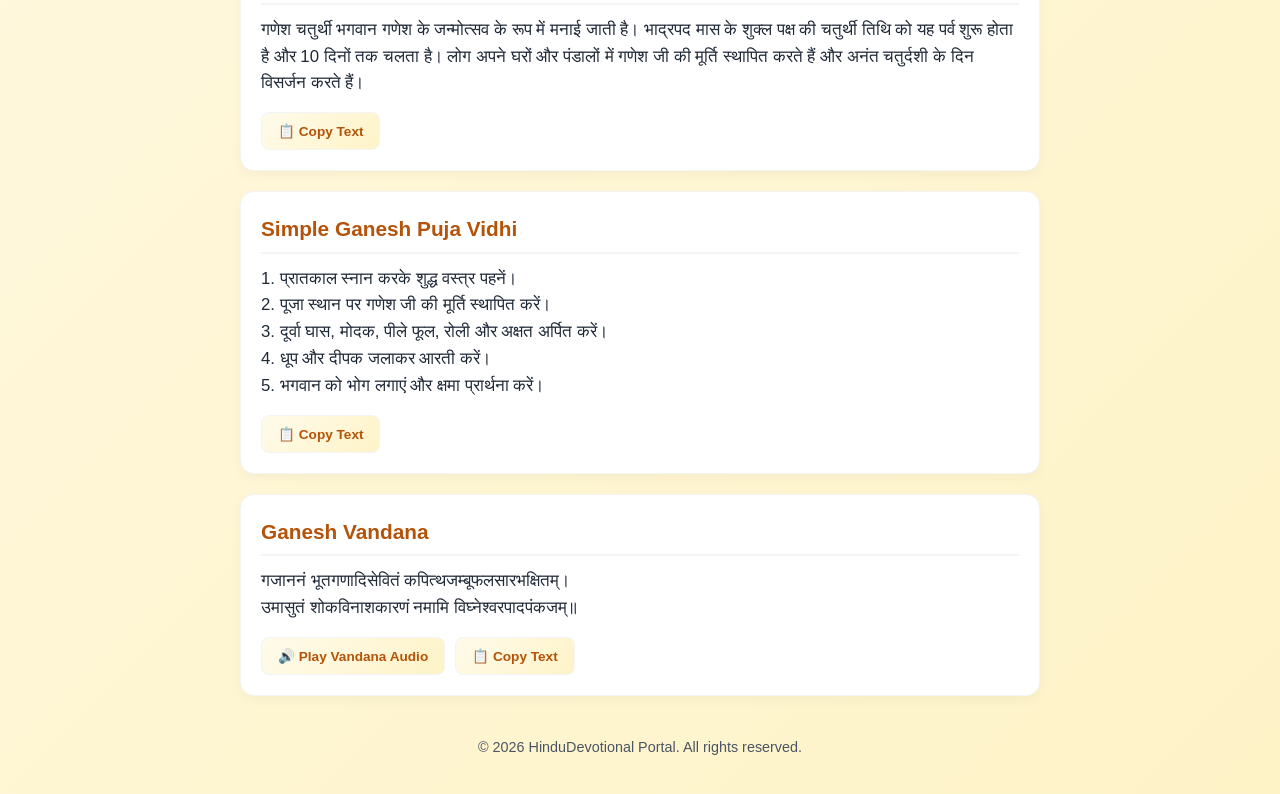
==== commit c17562bb: "ganesh.html" ====
--- a/ganesh.html
+++ b/ganesh.html
@@ -45,6 +45,78 @@
             min-height: 100vh;
         }
 
+        /* HD Divine Mandala Intro Animation Screen */
+        #introScreen {
+            position: fixed;
+            top: 0;
+            left: 0;
+            width: 100%;
+            height: 100%;
+            background: radial-gradient(circle, #fef3c7 0%, #fde68a 50%, #d97706 100%);
+            display: flex;
+            flex-direction: column;
+            align-items: center;
+            justify-content: center;
+            z-index: 9999;
+            transition: opacity 0.6s ease-in-out;
+        }
+
+        .mandala-loader {
+            position: relative;
+            width: 120px;
+            height: 120px;
+            display: flex;
+            align-items: center;
+            justify-content: center;
+            margin-bottom: 25px;
+        }
+
+        .mandala-ring {
+            position: absolute;
+            width: 100%;
+            height: 100%;
+            border: 4px dashed var(--primary-dark);
+            border-radius: 50%;
+            animation: spinMandala 4s linear infinite;
+        }
+
+        .mandala-ring-inner {
+            position: absolute;
+            width: 80px;
+            height: 80px;
+            border: 3px solid var(--accent-gold);
+            border-radius: 50%;
+            animation: spinReverse 3s linear infinite;
+        }
+
+        .mandala-center-icon {
+            font-size: 2.8rem;
+            animation: pulseIcon 1.5s ease-in-out infinite;
+        }
+
+        @keyframes spinMandala {
+            0% { transform: rotate(0deg); }
+            100% { transform: rotate(360deg); }
+        }
+
+        @keyframes spinReverse {
+            0% { transform: rotate(360deg); }
+            100% { transform: rotate(0deg); }
+        }
+
+        @keyframes pulseIcon {
+            0%, 100% { transform: scale(0.95); opacity: 0.8; }
+            50% { transform: scale(1.1); opacity: 1; }
+        }
+
+        .intro-title {
+            color: #78350f;
+            font-size: 1.6rem;
+            font-weight: 800;
+            letter-spacing: 0.5px;
+            text-shadow: 0 2px 4px rgba(0,0,0,0.1);
+        }
+
         .container {
             max-width: 800px;
             margin: 0 auto;
@@ -86,10 +158,6 @@
             box-shadow: 0 2px 4px rgba(0,0,0,0.05);
         }
 
-        .theme-toggle:focus {
-            outline: 2px solid var(--primary-color);
-        }
-
         header {
             text-align: center;
             padding: 25px 15px;
@@ -111,7 +179,6 @@
             font-size: 1rem;
         }
 
-        /* Quick Sticky Navigation Bar */
         .quick-nav {
             position: sticky;
             top: 10px;
@@ -147,17 +214,14 @@
             font-size: 0.85rem;
             font-weight: 600;
             border: 1px solid var(--border-color);
-            transition: all 0.2s;
             flex-shrink: 0;
         }
 
-        .quick-nav a:hover, .quick-nav a:focus {
+        .quick-nav a:hover {
             background: var(--primary-color);
             color: white;
-            outline: none;
-        }
-
-        /* Search Container Styles */
+        }
+
         .search-container {
             position: relative;
             margin-bottom: 20px;
@@ -170,7 +234,6 @@
             border: 2px solid var(--border-color);
             border-radius: 10px;
             outline: none;
-            transition: border-color 0.2s;
             background: var(--card-bg);
             color: var(--text-main);
         }
@@ -193,11 +256,6 @@
             padding: 5px;
         }
 
-        .clear-search:hover {
-            color: var(--primary-color);
-        }
-
-        /* Highlight Card */
         .highlight-card {
             background: linear-gradient(135deg, #fef3c7 0%, #fde68a 100%);
             border: 1px solid var(--accent-gold);
@@ -205,7 +263,6 @@
             padding: 18px;
             margin-bottom: 20px;
             color: #78350f;
-            box-shadow: 0 4px 10px rgba(0,0,0,0.03);
         }
 
         [data-theme="dark"] .highlight-card {
@@ -217,14 +274,6 @@
         .highlight-card h3 {
             font-size: 1.05rem;
             margin-bottom: 6px;
-            display: flex;
-            align-items: center;
-            gap: 6px;
-        }
-
-        .highlight-card p {
-            font-size: 0.95rem;
-            font-style: italic;
         }
 
         .card {
@@ -234,7 +283,6 @@
             margin-bottom: 20px;
             box-shadow: 0 4px 12px rgba(0, 0, 0, 0.04);
             border: 1px solid var(--border-color);
-            position: relative;
         }
 
         .card h2 {
@@ -267,13 +315,11 @@
             font-weight: 600;
             cursor: pointer;
             font-size: 0.85rem;
-            transition: background 0.2s, color 0.2s;
-        }
-
-        .action-btn:hover, .action-btn:focus {
+        }
+
+        .action-btn:hover {
             background: var(--primary-color);
             color: white;
-            outline: none;
         }
 
         .copy-feedback {
@@ -285,7 +331,6 @@
             align-self: center;
         }
 
-        /* No Result Message */
         #noResult {
             text-align: center;
             padding: 30px;
@@ -298,7 +343,6 @@
             margin-bottom: 20px;
         }
 
-        /* Back to top button */
         #backToTop {
             position: fixed;
             bottom: 20px;
@@ -318,9 +362,8 @@
             justify-content: center;
         }
 
-        #backToTop:hover, #backToTop:focus {
+        #backToTop:hover {
             background: var(--primary-dark);
-            outline: 2px solid var(--accent-gold);
         }
 
         footer {
@@ -333,6 +376,16 @@
 </head>
 <body data-theme="light">
 
+    <!-- HD Divine Mandala Intro Animation Screen -->
+    <div id="introScreen">
+        <div class="mandala-loader">
+            <div class="mandala-ring"></div>
+            <div class="mandala-ring-inner"></div>
+            <div class="mandala-center-icon">🐘</div>
+        </div>
+        <div class="intro-title">ॐ Shri Ganesha Loading...</div>
+    </div>
+
     <div class="container">
         <div class="top-bar">
             <a href="index.html" class="nav-back" aria-label="Back to Home Page">← Back to Home</a>
@@ -344,7 +397,6 @@
             <p class="subtitle">Aarti, Mantras, Names, Story & Puja Vidhi</p>
         </header>
 
-        <!-- Quick Sticky Navigation -->
         <nav class="quick-nav" aria-label="Quick Page Navigation">
             <a href="#mantras">Mantras</a>
             <a href="#aarti">Aarti</a>
@@ -355,24 +407,20 @@
             <a href="#vandana">Vandana</a>
         </nav>
 
-        <!-- Search Container with Clear Button -->
         <div class="search-container">
-            <input type="text" id="searchInput" placeholder="Search mantras, aarti, story, puja..." onkeyup="filterContent()" aria-label="Search devotional content">
-            <button class="clear-search" id="clearBtn" onclick="clearSearch()" aria-label="Clear Search">✕</button>
-        </div>
-
-        <!-- Today's Divine Highlight Section -->
+            <input type="text" id="searchInput" placeholder="Search mantras, aarti, story, puja..." onkeyup="filterContent()">
+            <button class="clear-search" id="clearBtn" onclick="clearSearch()">✕</button>
+        </div>
+
         <div class="highlight-card" id="dailyHighlight">
             <h3>✨ Today's Divine Highlight</h3>
             <p id="highlightText">"विघ्नहर्ता भगवान गणेश की आराधना से जीवन के समस्त संकट दूर होते हैं।"</p>
         </div>
 
-        <!-- No Result Message -->
         <div id="noResult" role="alert">
             <p>🪔 No matching devotional content found. Try searching something else!</p>
         </div>
 
-        <!-- Section 1: Mantras -->
         <div class="card searchable-section" id="mantras">
             <h2>Ganesh Mantras</h2>
             <div class="content-box" id="mantraText">1. वक्रतुण्ड महाकाय सूर्यकोटि समप्रभ। निर्विघ्नं कुरु मे देव सर्वकार्येषु सर्वदा॥
@@ -381,58 +429,53 @@
 4. गणेश मूल मन्त्र: ॐ श्रीं ह्रीं क्लीं ग्लौं गं गणेशाय नमः॥
 5. महागणपति मन्त्र: ॐ ह्रीं श्रीं क्लीं नमो भगवते महागणपतये सर्वविघ्ननाशाय सर्वजनमे वशमानय स्वाहा॥</div>
             <div class="btn-group">
-                <button class="action-btn" onclick="playAudio('Ganesh Mantras')" aria-label="Play audio for Ganesh Mantras">🔊 Play Audio</button>
-                <button class="action-btn" onclick="copyContent('mantraText', this)" aria-label="Copy Ganesh Mantras text">📋 Copy Text</button>
-                <span class="copy-feedback" aria-live="polite">Copied!</span>
-            </div>
-        </div>
-
-        <!-- Section 2: Aarti -->
+                <button class="action-btn" onclick="playAudio('Ganesh Mantras')">🔊 Play Audio</button>
+                <button class="action-btn" onclick="copyContent('mantraText', this)">📋 Copy Text</button>
+                <span class="copy-feedback">Copied!</span>
+            </div>
+        </div>
+
         <div class="card searchable-section" id="aarti">
             <h2>Jai Ganesh Ganesh Deva (Aarti)</h2>
             <div class="content-box" id="aartiText">जय गणेश जय गणेश जय गणेश देवा। माता जाकी पारती पिता महादेवा॥
 एकदन्त दयावन्त चार भुजा धारी। मस्तक सिन्दूर सोहे मूसे की सवारी॥
 हार चढ़ै फूल चढ़ै और चढ़ै मेवा। लड्डूअन का भोग लगे संत करें सेवा॥</div>
             <div class="btn-group">
-                <button class="action-btn" onclick="playAudio('Ganesh Aarti')" aria-label="Play audio for Ganesh Aarti">🔊 Play Aarti Audio</button>
-                <button class="action-btn" onclick="copyContent('aartiText', this)" aria-label="Copy Ganesh Aarti text">📋 Copy Text</button>
-                <span class="copy-feedback" aria-live="polite">Copied!</span>
-            </div>
-        </div>
-
-        <!-- Section 3: 12 Names -->
+                <button class="action-btn" onclick="playAudio('Ganesh Aarti')">🔊 Play Aarti Audio</button>
+                <button class="action-btn" onclick="copyContent('aartiText', this)">📋 Copy Text</button>
+                <span class="copy-feedback">Copied!</span>
+            </div>
+        </div>
+
         <div class="card searchable-section" id="names">
             <h2>Ganesh Ji ke 12 Naam</h2>
             <div class="content-box" id="namesText">1. सुमुख 2. एकदन्त 3. कपिल 4. गजकर्णक 5. लम्बोदर 6. विकट 7. विघ्ननाशक 8. धूम्रकेतु 9. गणाध्यक्ष 10. भालचन्द्र 11. गजानन 12. विनायक</div>
             <div class="btn-group">
-                <button class="action-btn" onclick="playAudio('Ganesh 12 Names')" aria-label="Play audio for 12 Names">🔊 Play Audio</button>
-                <button class="action-btn" onclick="copyContent('namesText', this)" aria-label="Copy 12 Names text">📋 Copy Text</button>
-                <span class="copy-feedback" aria-live="polite">Copied!</span>
-            </div>
-        </div>
-
-        <!-- Section 4: Story -->
+                <button class="action-btn" onclick="playAudio('Ganesh 12 Names')">🔊 Play Audio</button>
+                <button class="action-btn" onclick="copyContent('namesText', this)">📋 Copy Text</button>
+                <span class="copy-feedback">Copied!</span>
+            </div>
+        </div>
+
         <div class="card searchable-section" id="story">
             <h2>Ganesh Ji ki Katha</h2>
             <div class="content-box" id="storyText">पौराणिक कथा के अनुसार, माता पार्वती ने स्नान करने से पहले अपने उबटन से एक बालक की आकृति बनाई और उसमें प्राण फूंक दिए। उन्होंने उसका नाम गणेश रखा और पहरे पर बैठा दिया। जब भगवान शिव आए, तो बालक ने उन्हें अंदर जाने से रोक दिया, जिससे शिवजी क्रोधित हो गए और उन्होंने गणेश जी का सिर धड़ से अलग कर दिया। माता पार्वती के विलाप पर शिवजी ने गजानन के धड़ पर हाथी का सिर जोड़कर उन्हें पुनर्जीवित किया।</div>
             <div class="btn-group">
-                <button class="action-btn" onclick="playAudio('Ganesh Katha')" aria-label="Play audio for Ganesh Katha">🔊 Play Katha Audio</button>
-                <button class="action-btn" onclick="copyContent('storyText', this)" aria-label="Copy Ganesh Katha text">📋 Copy Text</button>
-                <span class="copy-feedback" aria-live="polite">Copied!</span>
-            </div>
-        </div>
-
-        <!-- Section 5: Ganesh Chaturthi -->
+                <button class="action-btn" onclick="playAudio('Ganesh Katha')">🔊 Play Katha Audio</button>
+                <button class="action-btn" onclick="copyContent('storyText', this)">📋 Copy Text</button>
+                <span class="copy-feedback">Copied!</span>
+            </div>
+        </div>
+
         <div class="card searchable-section" id="chaturthi">
             <h2>Ganesh Chaturthi Information</h2>
             <div class="content-box" id="chaturthiText">गणेश चतुर्थी भगवान गणेश के जन्मोत्सव के रूप में मनाई जाती है। भाद्रपद मास के शुक्ल पक्ष की चतुर्थी तिथि को यह पर्व शुरू होता है और 10 दिनों तक चलता है। लोग अपने घरों और पंडालों में गणेश जी की मूर्ति स्थापित करते हैं और अनंत चतुर्दशी के दिन विसर्जन करते हैं।</div>
             <div class="btn-group">
-                <button class="action-btn" onclick="copyContent('chaturthiText', this)" aria-label="Copy Ganesh Chaturthi information text">📋 Copy Text</button>
-                <span class="copy-feedback" aria-live="polite">Copied!</span>
-            </div>
-        </div>
-
-        <!-- Section 6: Simple Puja Vidhi -->
+                <button class="action-btn" onclick="copyContent('chaturthiText', this)">📋 Copy Text</button>
+                <span class="copy-feedback">Copied!</span>
+            </div>
+        </div>
+
         <div class="card searchable-section" id="puja">
             <h2>Simple Ganesh Puja Vidhi</h2>
             <div class="content-box" id="pujaText">1. प्रातकाल स्नान करके शुद्ध वस्त्र पहनें।
@@ -441,20 +484,19 @@
 4. धूप और दीपक जलाकर आरती करें।
 5. भगवान को भोग लगाएं और क्षमा प्रार्थना करें।</div>
             <div class="btn-group">
-                <button class="action-btn" onclick="copyContent('pujaText', this)" aria-label="Copy Simple Ganesh Puja Vidhi text">📋 Copy Text</button>
-                <span class="copy-feedback" aria-live="polite">Copied!</span>
-            </div>
-        </div>
-
-        <!-- Section 7: Ganesh Vandana -->
+                <button class="action-btn" onclick="copyContent('pujaText', this)">📋 Copy Text</button>
+                <span class="copy-feedback">Copied!</span>
+            </div>
+        </div>
+
         <div class="card searchable-section" id="vandana">
             <h2>Ganesh Vandana</h2>
             <div class="content-box" id="vandanaText">गजाननं भूतगणादिसेवितं कपित्थजम्बूफलसारभक्षितम्।
 उमासुतं शोकविनाशकारणं नमामि विघ्नेश्वरपादपंकजम्॥</div>
             <div class="btn-group">
-                <button class="action-btn" onclick="playAudio('Ganesh Vandana')" aria-label="Play audio for Ganesh Vandana">🔊 Play Vandana Audio</button>
-                <button class="action-btn" onclick="copyContent('vandanaText', this)" aria-label="Copy Ganesh Vandana text">📋 Copy Text</button>
-                <span class="copy-feedback" aria-live="polite">Copied!</span>
+                <button class="action-btn" onclick="playAudio('Ganesh Vandana')">🔊 Play Vandana Audio</button>
+                <button class="action-btn" onclick="copyContent('vandanaText', this)">📋 Copy Text</button>
+                <span class="copy-feedback">Copied!</span>
             </div>
         </div>
 
@@ -463,24 +505,31 @@
         </footer>
     </div>
 
-    <!-- Back to top button -->
-    <button id="backToTop" onclick="scrollToTop()" aria-label="Scroll back to top">↑</button>
+    <button id="backToTop" onclick="scrollToTop()">↑</button>
 
     <script>
+        window.addEventListener('load', () => {
+            const intro = document.getElementById('introScreen');
+            setTimeout(() => {
+                intro.style.opacity = '0';
+                setTimeout(() => {
+                    intro.style.display = 'none';
+                }, 600);
+            }, 1200);
+
+            const savedTheme = localStorage.getItem('theme') || 'light';
+            document.body.setAttribute('data-theme', savedTheme);
+            document.getElementById('themeBtn').innerText = savedTheme === 'dark' ? '☀️ Light Mode' : '🌙 Dark Mode';
+        });
+
         const highlights = [
             "विघ्नहर्ता भगवान गणेश की आराधना से जीवन के समस्त संकट दूर होते हैं।",
             "प्रथमा पूज्य श्री गणेश जी स्मरण मात्र से सभी कार्यों में सिद्धि प्राप्त होती है।",
             "वक्रतुण्ड महाकाय सूर्यकोटि समप्रभ — गणेश जी का यह महामंत्र सर्वविघ्ननाशक है।"
         ];
         
-        window.addEventListener('DOMContentLoaded', () => {
-            const randomHighlight = highlights[Math.floor(Math.random() * highlights.length)];
-            document.getElementById('highlightText').innerText = `"${randomHighlight}"`;
-
-            const savedTheme = localStorage.getItem('theme') || 'light';
-            document.body.setAttribute('data-theme', savedTheme);
-            document.getElementById('themeBtn').innerText = savedTheme === 'dark' ? '☀️ Light Mode' : '🌙 Dark Mode';
-        });
+        const randomHighlight = highlights[Math.floor(Math.random() * highlights.length)];
+        document.getElementById('highlightText').innerText = `"${randomHighlight}"`;
 
         function toggleTheme() {
             const body = document.body;
@@ -520,17 +569,4 @@
 
         function clearSearch() {
             document.getElementById('searchInput').value = '';
-            document.getElementById('clearBtn').style.display = 'none';
-            let sections = document.getElementsByClassName('searchable-section');
-            for (let i = 0; i < sections.length; i++) {
-                sections[i].style.display = "block";
-            }
-            document.getElementById('noResult').style.display = "none";
-        }
-
-        function playAudio(title) {
-            alert("Playing audio for: " + title + " (Audio feature ready)");
-        }
-
-        function copyContent(elementId, btnElement) {
-            let textToCopy = d
+            do
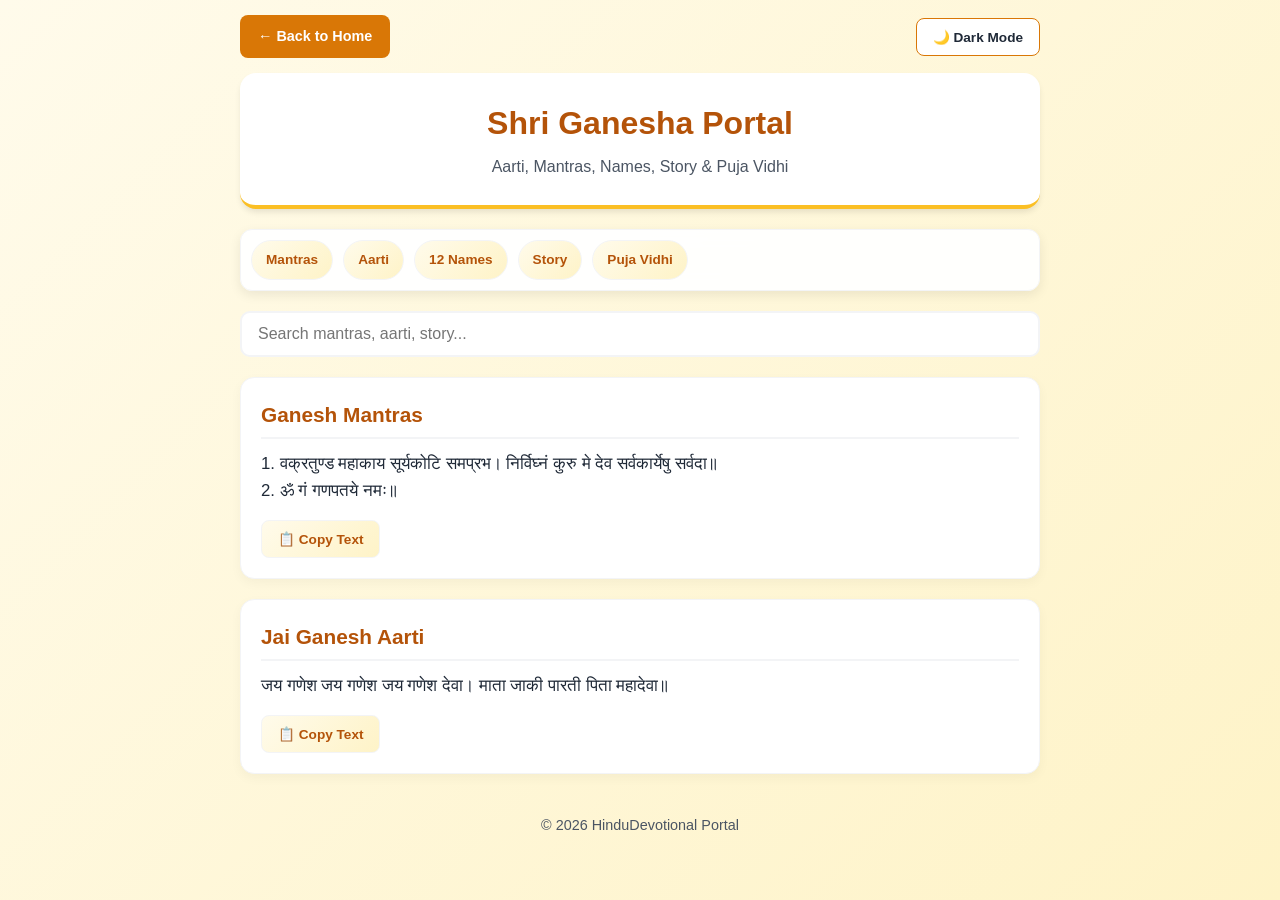
==== commit 21adea1a: "ganesh.html" ====
--- a/ganesh.html
+++ b/ganesh.html
@@ -45,7 +45,6 @@
             min-height: 100vh;
         }
 
-        /* HD Divine Mandala Intro Animation Screen */
         #introScreen {
             position: fixed;
             top: 0;
@@ -58,17 +57,17 @@
             align-items: center;
             justify-content: center;
             z-index: 9999;
-            transition: opacity 0.6s ease-in-out;
+            transition: opacity 0.3s ease-in-out;
         }
 
         .mandala-loader {
             position: relative;
-            width: 120px;
-            height: 120px;
+            width: 100px;
+            height: 100px;
             display: flex;
             align-items: center;
             justify-content: center;
-            margin-bottom: 25px;
+            margin-bottom: 20px;
         }
 
         .mandala-ring {
@@ -77,21 +76,21 @@
             height: 100%;
             border: 4px dashed var(--primary-dark);
             border-radius: 50%;
-            animation: spinMandala 4s linear infinite;
+            animation: spinMandala 3s linear infinite;
         }
 
         .mandala-ring-inner {
             position: absolute;
-            width: 80px;
-            height: 80px;
+            width: 70px;
+            height: 70px;
             border: 3px solid var(--accent-gold);
             border-radius: 50%;
-            animation: spinReverse 3s linear infinite;
+            animation: spinReverse 2s linear infinite;
         }
 
         .mandala-center-icon {
-            font-size: 2.8rem;
-            animation: pulseIcon 1.5s ease-in-out infinite;
+            font-size: 2.3rem;
+            animation: pulseIcon 1.2s ease-in-out infinite;
         }
 
         @keyframes spinMandala {
@@ -111,10 +110,8 @@
 
         .intro-title {
             color: #78350f;
-            font-size: 1.6rem;
+            font-size: 1.4rem;
             font-weight: 800;
-            letter-spacing: 0.5px;
-            text-shadow: 0 2px 4px rgba(0,0,0,0.1);
         }
 
         .container {
@@ -138,12 +135,6 @@
             border-radius: 8px;
             font-weight: 600;
             font-size: 0.9rem;
-            transition: background 0.2s;
-        }
-
-        .nav-back:hover, .nav-back:focus {
-            background: var(--primary-dark);
-            outline: 2px solid var(--accent-gold);
         }
 
         .theme-toggle {
@@ -155,7 +146,6 @@
             cursor: pointer;
             font-weight: 600;
             font-size: 0.85rem;
-            box-shadow: 0 2px 4px rgba(0,0,0,0.05);
         }
 
         header {
@@ -196,15 +186,6 @@
             border: 1px solid var(--border-color);
         }
 
-        .quick-nav::-webkit-scrollbar {
-            height: 4px;
-        }
-
-        .quick-nav::-webkit-scrollbar-thumb {
-            background: var(--accent-gold);
-            border-radius: 4px;
-        }
-
         .quick-nav a {
             text-decoration: none;
             color: var(--primary-dark);
@@ -217,11 +198,6 @@
             flex-shrink: 0;
         }
 
-        .quick-nav a:hover {
-            background: var(--primary-color);
-            color: white;
-        }
-
         .search-container {
             position: relative;
             margin-bottom: 20px;
@@ -236,10 +212,6 @@
             outline: none;
             background: var(--card-bg);
             color: var(--text-main);
-        }
-
-        #searchInput:focus {
-            border-color: var(--primary-color);
         }
 
         .clear-search {
@@ -253,27 +225,6 @@
             cursor: pointer;
             color: var(--text-muted);
             display: none;
-            padding: 5px;
-        }
-
-        .highlight-card {
-            background: linear-gradient(135deg, #fef3c7 0%, #fde68a 100%);
-            border: 1px solid var(--accent-gold);
-            border-radius: 14px;
-            padding: 18px;
-            margin-bottom: 20px;
-            color: #78350f;
-        }
-
-        [data-theme="dark"] .highlight-card {
-            background: linear-gradient(135deg, #374151 100%, #1f2937 0%);
-            color: #fde68a;
-            border-color: #b45309;
-        }
-
-        .highlight-card h3 {
-            font-size: 1.05rem;
-            margin-bottom: 6px;
         }
 
         .card {
@@ -317,11 +268,6 @@
             font-size: 0.85rem;
         }
 
-        .action-btn:hover {
-            background: var(--primary-color);
-            color: white;
-        }
-
         .copy-feedback {
             font-size: 0.75rem;
             color: #10b981;
@@ -333,14 +279,9 @@
 
         #noResult {
             text-align: center;
-            padding: 30px;
+            padding: 20px;
             color: var(--text-muted);
-            font-size: 1.1rem;
             display: none;
-            background: var(--card-bg);
-            border-radius: 14px;
-            border: 1px solid var(--border-color);
-            margin-bottom: 20px;
         }
 
         #backToTop {
@@ -354,16 +295,10 @@
             height: 45px;
             border-radius: 50%;
             cursor: pointer;
-            box-shadow: 0 4px 10px rgba(0,0,0,0.2);
             display: none;
-            font-size: 1.2rem;
             z-index: 1000;
             align-items: center;
             justify-content: center;
-        }
-
-        #backToTop:hover {
-            background: var(--primary-dark);
         }
 
         footer {
@@ -376,7 +311,6 @@
 </head>
 <body data-theme="light">
 
-    <!-- HD Divine Mandala Intro Animation Screen -->
     <div id="introScreen">
         <div class="mandala-loader">
             <div class="mandala-ring"></div>
@@ -388,8 +322,8 @@
 
     <div class="container">
         <div class="top-bar">
-            <a href="index.html" class="nav-back" aria-label="Back to Home Page">← Back to Home</a>
-            <button class="theme-toggle" onclick="toggleTheme()" id="themeBtn" aria-label="Toggle Dark/Light Mode">🌙 Dark Mode</button>
+            <a href="index.html" class="nav-back">← Back to Home</a>
+            <button class="theme-toggle" onclick="toggleTheme()" id="themeBtn">🌙 Dark Mode</button>
         </div>
 
         <header>
@@ -397,139 +331,60 @@
             <p class="subtitle">Aarti, Mantras, Names, Story & Puja Vidhi</p>
         </header>
 
-        <nav class="quick-nav" aria-label="Quick Page Navigation">
+        <nav class="quick-nav">
             <a href="#mantras">Mantras</a>
             <a href="#aarti">Aarti</a>
             <a href="#names">12 Names</a>
             <a href="#story">Story</a>
-            <a href="#chaturthi">Chaturthi</a>
             <a href="#puja">Puja Vidhi</a>
-            <a href="#vandana">Vandana</a>
         </nav>
 
         <div class="search-container">
-            <input type="text" id="searchInput" placeholder="Search mantras, aarti, story, puja..." onkeyup="filterContent()">
+            <input type="text" id="searchInput" placeholder="Search mantras, aarti, story..." onkeyup="filterContent()">
             <button class="clear-search" id="clearBtn" onclick="clearSearch()">✕</button>
         </div>
 
-        <div class="highlight-card" id="dailyHighlight">
-            <h3>✨ Today's Divine Highlight</h3>
-            <p id="highlightText">"विघ्नहर्ता भगवान गणेश की आराधना से जीवन के समस्त संकट दूर होते हैं।"</p>
-        </div>
-
-        <div id="noResult" role="alert">
-            <p>🪔 No matching devotional content found. Try searching something else!</p>
-        </div>
+        <div id="noResult"><p>🪔 No matching content found.</p></div>
 
         <div class="card searchable-section" id="mantras">
             <h2>Ganesh Mantras</h2>
             <div class="content-box" id="mantraText">1. वक्रतुण्ड महाकाय सूर्यकोटि समप्रभ। निर्विघ्नं कुरु मे देव सर्वकार्येषु सर्वदा॥
-2. ॐ गं गणपतये नमः॥
-3. संकष्टनशन गणेश स्तोत्रम्
-4. गणेश मूल मन्त्र: ॐ श्रीं ह्रीं क्लीं ग्लौं गं गणेशाय नमः॥
-5. महागणपति मन्त्र: ॐ ह्रीं श्रीं क्लीं नमो भगवते महागणपतये सर्वविघ्ननाशाय सर्वजनमे वशमानय स्वाहा॥</div>
+2. ॐ गं गणपतये नमः॥</div>
             <div class="btn-group">
-                <button class="action-btn" onclick="playAudio('Ganesh Mantras')">🔊 Play Audio</button>
                 <button class="action-btn" onclick="copyContent('mantraText', this)">📋 Copy Text</button>
                 <span class="copy-feedback">Copied!</span>
             </div>
         </div>
 
         <div class="card searchable-section" id="aarti">
-            <h2>Jai Ganesh Ganesh Deva (Aarti)</h2>
-            <div class="content-box" id="aartiText">जय गणेश जय गणेश जय गणेश देवा। माता जाकी पारती पिता महादेवा॥
-एकदन्त दयावन्त चार भुजा धारी। मस्तक सिन्दूर सोहे मूसे की सवारी॥
-हार चढ़ै फूल चढ़ै और चढ़ै मेवा। लड्डूअन का भोग लगे संत करें सेवा॥</div>
+            <h2>Jai Ganesh Aarti</h2>
+            <div class="content-box" id="aartiText">जय गणेश जय गणेश जय गणेश देवा। माता जाकी पारती पिता महादेवा॥</div>
             <div class="btn-group">
-                <button class="action-btn" onclick="playAudio('Ganesh Aarti')">🔊 Play Aarti Audio</button>
                 <button class="action-btn" onclick="copyContent('aartiText', this)">📋 Copy Text</button>
                 <span class="copy-feedback">Copied!</span>
             </div>
         </div>
 
-        <div class="card searchable-section" id="names">
-            <h2>Ganesh Ji ke 12 Naam</h2>
-            <div class="content-box" id="namesText">1. सुमुख 2. एकदन्त 3. कपिल 4. गजकर्णक 5. लम्बोदर 6. विकट 7. विघ्ननाशक 8. धूम्रकेतु 9. गणाध्यक्ष 10. भालचन्द्र 11. गजानन 12. विनायक</div>
-            <div class="btn-group">
-                <button class="action-btn" onclick="playAudio('Ganesh 12 Names')">🔊 Play Audio</button>
-                <button class="action-btn" onclick="copyContent('namesText', this)">📋 Copy Text</button>
-                <span class="copy-feedback">Copied!</span>
-            </div>
-        </div>
-
-        <div class="card searchable-section" id="story">
-            <h2>Ganesh Ji ki Katha</h2>
-            <div class="content-box" id="storyText">पौराणिक कथा के अनुसार, माता पार्वती ने स्नान करने से पहले अपने उबटन से एक बालक की आकृति बनाई और उसमें प्राण फूंक दिए। उन्होंने उसका नाम गणेश रखा और पहरे पर बैठा दिया। जब भगवान शिव आए, तो बालक ने उन्हें अंदर जाने से रोक दिया, जिससे शिवजी क्रोधित हो गए और उन्होंने गणेश जी का सिर धड़ से अलग कर दिया। माता पार्वती के विलाप पर शिवजी ने गजानन के धड़ पर हाथी का सिर जोड़कर उन्हें पुनर्जीवित किया।</div>
-            <div class="btn-group">
-                <button class="action-btn" onclick="playAudio('Ganesh Katha')">🔊 Play Katha Audio</button>
-                <button class="action-btn" onclick="copyContent('storyText', this)">📋 Copy Text</button>
-                <span class="copy-feedback">Copied!</span>
-            </div>
-        </div>
-
-        <div class="card searchable-section" id="chaturthi">
-            <h2>Ganesh Chaturthi Information</h2>
-            <div class="content-box" id="chaturthiText">गणेश चतुर्थी भगवान गणेश के जन्मोत्सव के रूप में मनाई जाती है। भाद्रपद मास के शुक्ल पक्ष की चतुर्थी तिथि को यह पर्व शुरू होता है और 10 दिनों तक चलता है। लोग अपने घरों और पंडालों में गणेश जी की मूर्ति स्थापित करते हैं और अनंत चतुर्दशी के दिन विसर्जन करते हैं।</div>
-            <div class="btn-group">
-                <button class="action-btn" onclick="copyContent('chaturthiText', this)">📋 Copy Text</button>
-                <span class="copy-feedback">Copied!</span>
-            </div>
-        </div>
-
-        <div class="card searchable-section" id="puja">
-            <h2>Simple Ganesh Puja Vidhi</h2>
-            <div class="content-box" id="pujaText">1. प्रातकाल स्नान करके शुद्ध वस्त्र पहनें।
-2. पूजा स्थान पर गणेश जी की मूर्ति स्थापित करें।
-3. दूर्वा घास, मोदक, पीले फूल, रोली और अक्षत अर्पित करें।
-4. धूप और दीपक जलाकर आरती करें।
-5. भगवान को भोग लगाएं और क्षमा प्रार्थना करें।</div>
-            <div class="btn-group">
-                <button class="action-btn" onclick="copyContent('pujaText', this)">📋 Copy Text</button>
-                <span class="copy-feedback">Copied!</span>
-            </div>
-        </div>
-
-        <div class="card searchable-section" id="vandana">
-            <h2>Ganesh Vandana</h2>
-            <div class="content-box" id="vandanaText">गजाननं भूतगणादिसेवितं कपित्थजम्बूफलसारभक्षितम्।
-उमासुतं शोकविनाशकारणं नमामि विघ्नेश्वरपादपंकजम्॥</div>
-            <div class="btn-group">
-                <button class="action-btn" onclick="playAudio('Ganesh Vandana')">🔊 Play Vandana Audio</button>
-                <button class="action-btn" onclick="copyContent('vandanaText', this)">📋 Copy Text</button>
-                <span class="copy-feedback">Copied!</span>
-            </div>
-        </div>
-
-        <footer>
-            <p>&copy; 2026 HinduDevotional Portal. All rights reserved.</p>
-        </footer>
+        <footer><p>&copy; 2026 HinduDevotional Portal</p></footer>
     </div>
 
     <button id="backToTop" onclick="scrollToTop()">↑</button>
 
     <script>
+        // Fast loading transition handler
         window.addEventListener('load', () => {
-            const intro = document.getElementById('introScreen');
             setTimeout(() => {
-                intro.style.opacity = '0';
-                setTimeout(() => {
-                    intro.style.display = 'none';
-                }, 600);
-            }, 1200);
+                const intro = document.getElementById('introScreen');
+                if(intro) {
+                    intro.style.opacity = '0';
+                    setTimeout(() => intro.style.display = 'none', 300);
+                }
+            }, 300); // Super fast 0.3s delay
 
             const savedTheme = localStorage.getItem('theme') || 'light';
             document.body.setAttribute('data-theme', savedTheme);
             document.getElementById('themeBtn').innerText = savedTheme === 'dark' ? '☀️ Light Mode' : '🌙 Dark Mode';
         });
-
-        const highlights = [
-            "विघ्नहर्ता भगवान गणेश की आराधना से जीवन के समस्त संकट दूर होते हैं।",
-            "प्रथमा पूज्य श्री गणेश जी स्मरण मात्र से सभी कार्यों में सिद्धि प्राप्त होती है।",
-            "वक्रतुण्ड महाकाय सूर्यकोटि समप्रभ — गणेश जी का यह महामंत्र सर्वविघ्ननाशक है।"
-        ];
-        
-        const randomHighlight = highlights[Math.floor(Math.random() * highlights.length)];
-        document.getElementById('highlightText').innerText = `"${randomHighlight}"`;
 
         function toggleTheme() {
             const body = document.body;
@@ -549,24 +404,38 @@
             let input = document.getElementById('searchInput').value.toLowerCase();
             let clearBtn = document.getElementById('clearBtn');
             let sections = document.getElementsByClassName('searchable-section');
-            let noResult = document.getElementById('noResult');
-            let matchCount = 0;
-
             clearBtn.style.display = input.length > 0 ? 'block' : 'none';
-
             for (let i = 0; i < sections.length; i++) {
-                let text = sections[i].innerText.toLowerCase();
-                if (text.includes(input)) {
-                    sections[i].style.display = "block";
-                    matchCount++;
-                } else {
-                    sections[i].style.display = "none";
-                }
+                sections[i].style.display = sections[i].innerText.toLowerCase().includes(input) ? "block" : "none";
             }
-
-            noResult.style.display = matchCount === 0 ? "block" : "none";
         }
 
         function clearSearch() {
             document.getElementById('searchInput').value = '';
-            do
+            document.getElementById('clearBtn').style.display = 'none';
+            let sections = document.getElementsByClassName('searchable-section');
+            for (let i = 0; i < sections.length; i++) sections[i].style.display = "block";
+        }
+
+        function copyContent(elementId, btnElement) {
+            let textToCopy = document.getElementById(elementId).innerText;
+            navigator.clipboard.writeText(textToCopy).then(() => {
+                let feedback = btnElement.parentElement.querySelector('.copy-feedback');
+                if (feedback) {
+                    feedback.style.display = 'inline';
+                    setTimeout(() => feedback.style.display = 'none', 2000);
+                }
+            });
+        }
+
+        window.onscroll = function() {
+            let btn = document.getElementById("backToTop");
+            btn.style.display = (document.body.scrollTop > 200 || document.documentElement.scrollTop > 200) ? "flex" : "none";
+        };
+
+        function scrollToTop() {
+            window.scrollTo({top: 0, behavior: 'smooth'});
+        }
+    </script>
+</body>
+</html>
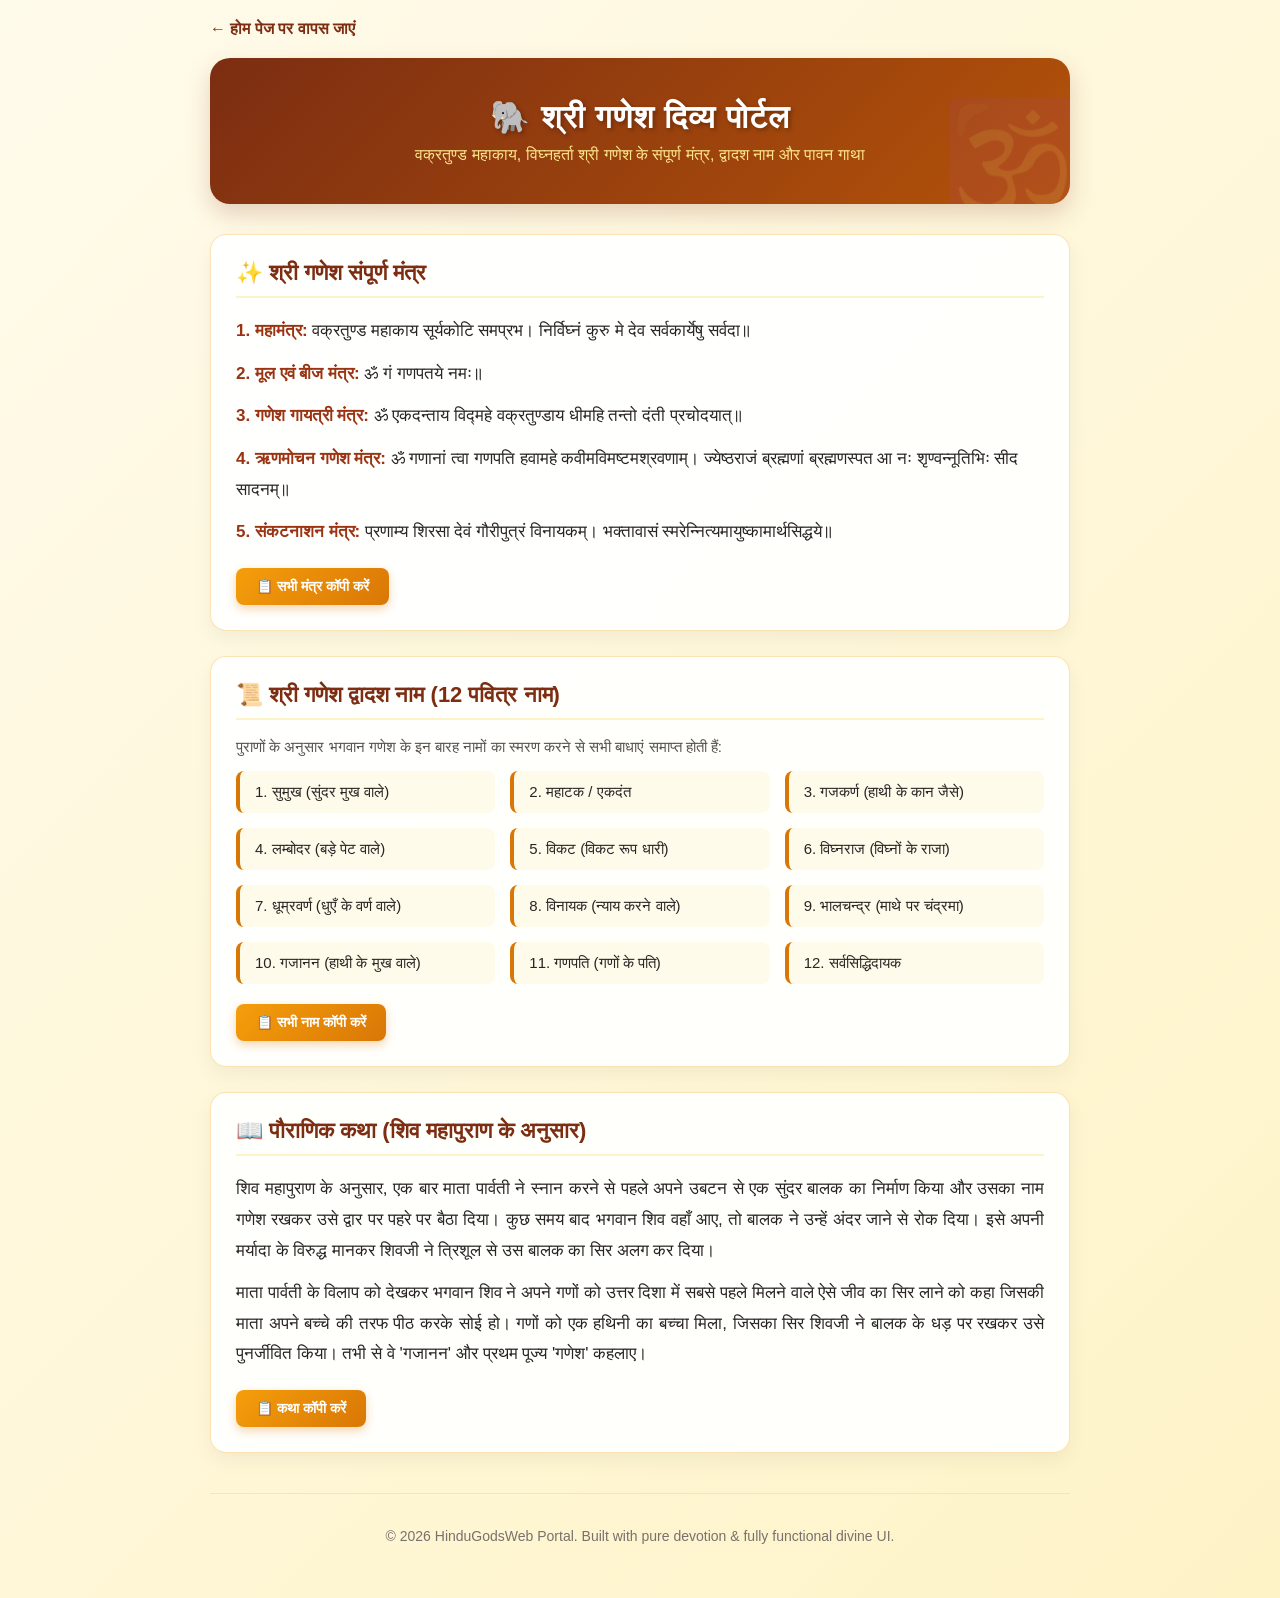
==== commit 9330c065: "ganesh.html" ====
--- a/ganesh.html
+++ b/ganesh.html
@@ -3,439 +3,291 @@
 <head>
     <meta charset="UTF-8">
     <meta name="viewport" content="width=device-width, initial-scale=1.0">
-    <title>Shri Ganesha - HinduDevotional Portal</title>
+    <title>Shri Ganesha - Divine Portal</title>
     <style>
         :root {
-            --primary-color: #d97706;
-            --primary-dark: #b45309;
-            --accent-gold: #fbbf24;
+            --primary-gold: #d97706;
+            --deep-saffron: #7c2d12;
             --bg-gradient: linear-gradient(135deg, #fffbeb 0%, #fef3c7 100%);
-            --card-bg: #ffffff;
-            --text-main: #1f2937;
-            --text-muted: #4b5563;
-            --border-color: #f3f4f6;
-            --nav-bg: rgba(255, 255, 255, 0.95);
-        }
-
-        [data-theme="dark"] {
-            --primary-color: #f59e0b;
-            --primary-dark: #fbbf24;
-            --accent-gold: #d97706;
-            --bg-gradient: linear-gradient(135deg, #111827 0%, #1f2937 100%);
-            --card-bg: #1f2937;
-            --text-main: #f3f4f6;
-            --text-muted: #9ca3af;
-            --border-color: #374151;
-            --nav-bg: rgba(31, 41, 55, 0.95);
+            --card-bg: rgba(255, 255, 255, 0.92);
         }
 
         * {
             box-sizing: border-box;
+        }
+
+        body {
+            background: var(--bg-gradient);
+            font-family: 'Segoe UI', Tahoma, Geneva, Verdana, sans-serif;
+            color: #292524;
             margin: 0;
             padding: 0;
-            font-family: 'Segoe UI', Tahoma, Geneva, Verdana, sans-serif;
-            transition: background 0.3s, color 0.3s;
-        }
-
-        body {
-            background: var(--bg-gradient);
-            color: var(--text-main);
-            line-height: 1.6;
-            padding: 15px;
-            min-height: 100vh;
-        }
-
-        #introScreen {
-            position: fixed;
-            top: 0;
-            left: 0;
-            width: 100%;
-            height: 100%;
-            background: radial-gradient(circle, #fef3c7 0%, #fde68a 50%, #d97706 100%);
-            display: flex;
-            flex-direction: column;
-            align-items: center;
-            justify-content: center;
-            z-index: 9999;
-            transition: opacity 0.3s ease-in-out;
-        }
-
-        .mandala-loader {
-            position: relative;
-            width: 100px;
-            height: 100px;
-            display: flex;
-            align-items: center;
-            justify-content: center;
-            margin-bottom: 20px;
-        }
-
-        .mandala-ring {
-            position: absolute;
-            width: 100%;
-            height: 100%;
-            border: 4px dashed var(--primary-dark);
-            border-radius: 50%;
-            animation: spinMandala 3s linear infinite;
-        }
-
-        .mandala-ring-inner {
-            position: absolute;
-            width: 70px;
-            height: 70px;
-            border: 3px solid var(--accent-gold);
-            border-radius: 50%;
-            animation: spinReverse 2s linear infinite;
-        }
-
-        .mandala-center-icon {
-            font-size: 2.3rem;
-            animation: pulseIcon 1.2s ease-in-out infinite;
-        }
-
-        @keyframes spinMandala {
-            0% { transform: rotate(0deg); }
-            100% { transform: rotate(360deg); }
-        }
-
-        @keyframes spinReverse {
-            0% { transform: rotate(360deg); }
-            100% { transform: rotate(0deg); }
-        }
-
-        @keyframes pulseIcon {
-            0%, 100% { transform: scale(0.95); opacity: 0.8; }
-            50% { transform: scale(1.1); opacity: 1; }
-        }
-
-        .intro-title {
-            color: #78350f;
-            font-size: 1.4rem;
-            font-weight: 800;
         }
 
         .container {
-            max-width: 800px;
-            margin: 0 auto;
-        }
-
-        .top-bar {
-            display: flex;
-            justify-content: space-between;
-            align-items: center;
-            margin-bottom: 15px;
+            max-width: 900px;
+            margin: auto;
+            padding: 20px;
         }
 
         .nav-back {
             display: inline-block;
             text-decoration: none;
-            background: var(--primary-color);
+            color: var(--deep-saffron);
+            font-weight: bold;
+            margin-bottom: 20px;
+            font-size: 16px;
+            transition: 0.3s;
+        }
+
+        .nav-back:hover {
+            color: var(--primary-gold);
+        }
+
+        /* Divine Header Graphic */
+        header {
+            text-align: center;
+            background: linear-gradient(135deg, #7c2d12, #b45309);
+            color: #fff;
+            padding: 40px 20px;
+            border-radius: 20px;
+            box-shadow: 0 10px 25px rgba(124, 45, 18, 0.2);
+            margin-bottom: 30px;
+            position: relative;
+            overflow: hidden;
+        }
+
+        header::before {
+            content: "🕉️";
+            font-size: 120px;
+            position: absolute;
+            right: -20px;
+            bottom: -30px;
+            opacity: 0.1;
+        }
+
+        header h1 {
+            margin: 0;
+            font-size: 32px;
+            letter-spacing: 1px;
+            text-shadow: 2px 2px 4px rgba(0,0,0,0.3);
+        }
+
+        header p {
+            margin: 10px 0 0 0;
+            font-size: 16px;
+            color: #fde68a;
+        }
+
+        /* Glassmorphism Cards */
+        .card {
+            background: var(--card-bg);
+            backdrop-filter: blur(10px);
+            border: 1px solid rgba(245, 158, 11, 0.3);
+            padding: 25px;
+            border-radius: 16px;
+            box-shadow: 0 8px 20px rgba(0,0,0,0.05);
+            margin-bottom: 25px;
+            position: relative;
+        }
+
+        .card h2 {
+            color: var(--deep-saffron);
+            margin-top: 0;
+            border-bottom: 2px solid #fef3c7;
+            padding-bottom: 10px;
+            font-size: 22px;
+        }
+
+        .content-text {
+            font-size: 17px;
+            line-height: 1.8;
+            margin-bottom: 20px;
+        }
+
+        .content-text p {
+            margin: 12px 0;
+        }
+
+        .content-text strong {
+            color: #9a3412;
+        }
+
+        /* 12 Names Grid */
+        .names-grid {
+            display: grid;
+            grid-template-columns: repeat(auto-fit, minmax(220px, 1fr));
+            gap: 15px;
+            margin-top: 15px;
+            margin-bottom: 20px;
+        }
+
+        .name-box {
+            background: #fffbeb;
+            padding: 12px 15px;
+            border-radius: 8px;
+            border-left: 4px solid var(--primary-gold);
+            font-size: 15px;
+            font-weight: 500;
+        }
+
+        /* Functional Copy Button Styling */
+        .copy-btn {
+            background: linear-gradient(135deg, #f59e0b, #d97706);
+            border: none;
             color: white;
-            padding: 10px 18px;
-            border-radius: 8px;
-            font-weight: 600;
-            font-size: 0.9rem;
-        }
-
-        .theme-toggle {
-            background: var(--card-bg);
-            color: var(--text-main);
-            border: 1px solid var(--primary-color);
-            padding: 10px 16px;
+            padding: 10px 20px;
             border-radius: 8px;
             cursor: pointer;
-            font-weight: 600;
-            font-size: 0.85rem;
-        }
-
-        header {
+            font-weight: bold;
+            font-size: 14px;
+            box-shadow: 0 4px 10px rgba(217, 119, 6, 0.3);
+            transition: 0.2s;
+            display: inline-flex;
+            align-items: center;
+            gap: 8px;
+        }
+
+        .copy-btn:hover {
+            background: linear-gradient(135deg, #d97706, #b45309);
+            box-shadow: 0 6px 15px rgba(217, 119, 6, 0.4);
+            transform: scale(1.02);
+        }
+
+        .copy-btn:active {
+            transform: scale(0.98);
+        }
+
+        /* Toast Notification for Copy Success */
+        #toast {
+            visibility: hidden;
+            min-width: 250px;
+            background-color: #7c2d12;
+            color: #fff;
             text-align: center;
-            padding: 25px 15px;
-            background: var(--card-bg);
-            border-radius: 16px;
-            box-shadow: 0 4px 6px -1px rgba(0, 0, 0, 0.1);
-            margin-bottom: 20px;
-            border-bottom: 4px solid var(--accent-gold);
-        }
-
-        h1 {
-            color: var(--primary-dark);
-            font-size: 2rem;
-            margin-bottom: 5px;
-        }
-
-        .subtitle {
-            color: var(--text-muted);
-            font-size: 1rem;
-        }
-
-        .quick-nav {
-            position: sticky;
-            top: 10px;
-            background: var(--nav-bg);
-            backdrop-filter: blur(8px);
-            padding: 10px;
-            border-radius: 12px;
-            box-shadow: 0 4px 12px rgba(0, 0, 0, 0.08);
-            display: flex;
-            gap: 10px;
-            overflow-x: auto;
-            white-space: nowrap;
-            margin-bottom: 20px;
-            z-index: 100;
-            border: 1px solid var(--border-color);
-        }
-
-        .quick-nav a {
-            text-decoration: none;
-            color: var(--primary-dark);
-            background: var(--bg-gradient);
-            padding: 8px 14px;
-            border-radius: 20px;
-            font-size: 0.85rem;
-            font-weight: 600;
-            border: 1px solid var(--border-color);
-            flex-shrink: 0;
-        }
-
-        .search-container {
-            position: relative;
-            margin-bottom: 20px;
-        }
-
-        #searchInput {
-            width: 100%;
-            padding: 12px 40px 12px 16px;
-            font-size: 1rem;
-            border: 2px solid var(--border-color);
-            border-radius: 10px;
-            outline: none;
-            background: var(--card-bg);
-            color: var(--text-main);
-        }
-
-        .clear-search {
-            position: absolute;
-            right: 12px;
-            top: 50%;
-            transform: translateY(-50%);
-            background: none;
-            border: none;
-            font-size: 1.1rem;
-            cursor: pointer;
-            color: var(--text-muted);
-            display: none;
-        }
-
-        .card {
-            background: var(--card-bg);
-            border-radius: 14px;
-            padding: 20px;
-            margin-bottom: 20px;
-            box-shadow: 0 4px 12px rgba(0, 0, 0, 0.04);
-            border: 1px solid var(--border-color);
-        }
-
-        .card h2 {
-            color: var(--primary-dark);
-            font-size: 1.3rem;
-            margin-bottom: 12px;
-            border-bottom: 2px solid var(--border-color);
-            padding-bottom: 6px;
-        }
-
-        .content-box {
-            font-size: 1.05rem;
-            color: var(--text-main);
-            white-space: pre-line;
-            margin-bottom: 15px;
-        }
-
-        .btn-group {
-            display: flex;
-            gap: 10px;
-            flex-wrap: wrap;
-        }
-
-        .action-btn {
-            background: var(--bg-gradient);
-            color: var(--primary-dark);
-            border: 1px solid var(--border-color);
-            padding: 10px 16px;
             border-radius: 8px;
-            font-weight: 600;
-            cursor: pointer;
-            font-size: 0.85rem;
-        }
-
-        .copy-feedback {
-            font-size: 0.75rem;
-            color: #10b981;
-            margin-left: 8px;
-            font-weight: bold;
-            display: none;
-            align-self: center;
-        }
-
-        #noResult {
-            text-align: center;
-            padding: 20px;
-            color: var(--text-muted);
-            display: none;
-        }
-
-        #backToTop {
+            padding: 12px;
             position: fixed;
-            bottom: 20px;
-            right: 20px;
-            background: var(--primary-color);
-            color: white;
-            border: none;
-            width: 45px;
-            height: 45px;
-            border-radius: 50%;
-            cursor: pointer;
-            display: none;
             z-index: 1000;
-            align-items: center;
-            justify-content: center;
+            left: 50%;
+            bottom: 30px;
+            transform: translateX(-50%);
+            box-shadow: 0 5px 15px rgba(0,0,0,0.3);
+            font-weight: 500;
+        }
+
+        #toast.show {
+            visibility: visible;
+            animation: fadein 0.5s, fadeout 0.5s 2.5s;
+        }
+
+        @keyframes fadein {
+            from { bottom: 0; opacity: 0; }
+            to { bottom: 30px; opacity: 1; }
+        }
+
+        @keyframes fadeout {
+            from { bottom: 30px; opacity: 1; }
+            to { bottom: 0; opacity: 0; }
         }
 
         footer {
             text-align: center;
-            padding: 20px;
-            color: var(--text-muted);
-            font-size: 0.9rem;
+            margin-top: 40px;
+            color: #78716c;
+            font-size: 14px;
+            padding-bottom: 20px;
+            border-top: 1px solid #e7e5e4;
+            padding-top: 20px;
         }
     </style>
 </head>
-<body data-theme="light">
-
-    <div id="introScreen">
-        <div class="mandala-loader">
-            <div class="mandala-ring"></div>
-            <div class="mandala-ring-inner"></div>
-            <div class="mandala-center-icon">🐘</div>
+<body>
+
+    <div class="container">
+        <a href="index.html" class="nav-back">← होम पेज पर वापस जाएं</a>
+
+        <header>
+            <h1>🐘 श्री गणेश दिव्य पोर्टल</h1>
+            <p>वक्रतुण्ड महाकाय, विघ्नहर्ता श्री गणेश के संपूर्ण मंत्र, द्वादश नाम और पावन गाथा</p>
+        </header>
+
+        <!-- 1. संपूर्ण मंत्र सेक्शन -->
+        <div class="card">
+            <h2>✨ श्री गणेश संपूर्ण मंत्र</h2>
+            <div class="content-text" id="mantras-box">
+                <p><strong>1. महामंत्र:</strong> वक्रतुण्ड महाकाय सूर्यकोटि समप्रभ। निर्विघ्नं कुरु मे देव सर्वकार्येषु सर्वदा॥</p>
+                <p><strong>2. मूल एवं बीज मंत्र:</strong> ॐ गं गणपतये नमः॥</p>
+                <p><strong>3. गणेश गायत्री मंत्र:</strong> ॐ एकदन्ताय विद्महे वक्रतुण्डाय धीमहि तन्तो दंती प्रचोदयात्॥</p>
+                <p><strong>4. ऋणमोचन गणेश मंत्र:</strong> ॐ गणानां त्वा गणपति हवामहे कवीमविमष्टमश्रवणाम्। ज्येष्ठराजं ब्रह्मणां ब्रह्मणस्पत आ नः शृण्वन्नूतिभिः सीद सादनम्॥</p>
+                <p><strong>5. संकटनाशन मंत्र:</strong> प्रणाम्य शिरसा देवं गौरीपुत्रं विनायकम्। भक्तावासं स्मरेन्नित्यमायुष्कामार्थसिद्धये॥</p>
+            </div>
+            <button class="copy-btn" onclick="copyContent('mantras-box', 'सभी मंत्र क्लिपबोर्ड पर कॉपी हो गए हैं!')">📋 सभी मंत्र कॉपी करें</button>
         </div>
-        <div class="intro-title">ॐ Shri Ganesha Loading...</div>
+
+        <!-- 2. द्वादश नाम सेक्शन -->
+        <div class="card">
+            <h2>📜 श्री गणेश द्वादश नाम (12 पवित्र नाम)</h2>
+            <p style="font-size: 15px; color: #57534e;">पुराणों के अनुसार भगवान गणेश के इन बारह नामों का स्मरण करने से सभी बाधाएं समाप्त होती हैं:</p>
+            <div class="names-grid" id="names-box">
+                <div class="name-box">1. सुमुख (सुंदर मुख वाले)</div>
+                <div class="name-box">2. महाटक / एकदंत</div>
+                <div class="name-box">3. गजकर्ण (हाथी के कान जैसे)</div>
+                <div class="name-box">4. लम्बोदर (बड़े पेट वाले)</div>
+                <div class="name-box">5. विकट (विकट रूप धारी)</div>
+                <div class="name-box">6. विघ्नराज (विघ्नों के राजा)</div>
+                <div class="name-box">7. धूम्रवर्ण (धुएँ के वर्ण वाले)</div>
+                <div class="name-box">8. विनायक (न्याय करने वाले)</div>
+                <div class="name-box">9. भालचन्द्र (माथे पर चंद्रमा)</div>
+                <div class="name-box">10. गजानन (हाथी के मुख वाले)</div>
+                <div class="name-box">11. गणपति (गणों के पति)</div>
+                <div class="name-box">12. सर्वसिद्धिदायक</div>
+            </div>
+            <button class="copy-btn" onclick="copyContent('names-box', 'सभी 12 नाम कॉपी हो गए हैं!')">📋 सभी नाम कॉपी करें</button>
+        </div>
+
+        <!-- 3. पौराणिक कथा सेक्शन -->
+        <div class="card">
+            <h2>📖 पौराणिक कथा (शिव महापुराण के अनुसार)</h2>
+            <div class="content-text" id="story-box" style="text-align: justify;">
+                <p>शिव महापुराण के अनुसार, एक बार माता पार्वती ने स्नान करने से पहले अपने उबटन से एक सुंदर बालक का निर्माण किया और उसका नाम गणेश रखकर उसे द्वार पर पहरे पर बैठा दिया। कुछ समय बाद भगवान शिव वहाँ आए, तो बालक ने उन्हें अंदर जाने से रोक दिया। इसे अपनी मर्यादा के विरुद्ध मानकर शिवजी ने त्रिशूल से उस बालक का सिर अलग कर दिया।</p>
+                <p>माता पार्वती के विलाप को देखकर भगवान शिव ने अपने गणों को उत्तर दिशा में सबसे पहले मिलने वाले ऐसे जीव का सिर लाने को कहा जिसकी माता अपने बच्चे की तरफ पीठ करके सोई हो। गणों को एक हथिनी का बच्चा मिला, जिसका सिर शिवजी ने बालक के धड़ पर रखकर उसे पुनर्जीवित किया। तभी से वे 'गजानन' और प्रथम पूज्य 'गणेश' कहलाए।</p>
+            </div>
+            <button class="copy-btn" onclick="copyContent('story-box', 'पौराणिक कथा कॉपी हो गई है!')">📋 कथा कॉपी करें</button>
+        </div>
+
+        <footer>
+            <p>© 2026 HinduGodsWeb Portal. Built with pure devotion & fully functional divine UI.</p>
+        </footer>
     </div>
 
-    <div class="container">
-        <div class="top-bar">
-            <a href="index.html" class="nav-back">← Back to Home</a>
-            <button class="theme-toggle" onclick="toggleTheme()" id="themeBtn">🌙 Dark Mode</button>
-        </div>
-
-        <header>
-            <h1>Shri Ganesha Portal</h1>
-            <p class="subtitle">Aarti, Mantras, Names, Story & Puja Vidhi</p>
-        </header>
-
-        <nav class="quick-nav">
-            <a href="#mantras">Mantras</a>
-            <a href="#aarti">Aarti</a>
-            <a href="#names">12 Names</a>
-            <a href="#story">Story</a>
-            <a href="#puja">Puja Vidhi</a>
-        </nav>
-
-        <div class="search-container">
-            <input type="text" id="searchInput" placeholder="Search mantras, aarti, story..." onkeyup="filterContent()">
-            <button class="clear-search" id="clearBtn" onclick="clearSearch()">✕</button>
-        </div>
-
-        <div id="noResult"><p>🪔 No matching content found.</p></div>
-
-        <div class="card searchable-section" id="mantras">
-            <h2>Ganesh Mantras</h2>
-            <div class="content-box" id="mantraText">1. वक्रतुण्ड महाकाय सूर्यकोटि समप्रभ। निर्विघ्नं कुरु मे देव सर्वकार्येषु सर्वदा॥
-2. ॐ गं गणपतये नमः॥</div>
-            <div class="btn-group">
-                <button class="action-btn" onclick="copyContent('mantraText', this)">📋 Copy Text</button>
-                <span class="copy-feedback">Copied!</span>
-            </div>
-        </div>
-
-        <div class="card searchable-section" id="aarti">
-            <h2>Jai Ganesh Aarti</h2>
-            <div class="content-box" id="aartiText">जय गणेश जय गणेश जय गणेश देवा। माता जाकी पारती पिता महादेवा॥</div>
-            <div class="btn-group">
-                <button class="action-btn" onclick="copyContent('aartiText', this)">📋 Copy Text</button>
-                <span class="copy-feedback">Copied!</span>
-            </div>
-        </div>
-
-        <footer><p>&copy; 2026 HinduDevotional Portal</p></footer>
-    </div>
-
-    <button id="backToTop" onclick="scrollToTop()">↑</button>
+    <!-- Toast Notification Element -->
+    <div id="toast">संदेश</div>
 
     <script>
-        // Fast loading transition handler
-        window.addEventListener('load', () => {
-            setTimeout(() => {
-                const intro = document.getElementById('introScreen');
-                if(intro) {
-                    intro.style.opacity = '0';
-                    setTimeout(() => intro.style.display = 'none', 300);
-                }
-            }, 300); // Super fast 0.3s delay
-
-            const savedTheme = localStorage.getItem('theme') || 'light';
-            document.body.setAttribute('data-theme', savedTheme);
-            document.getElementById('themeBtn').innerText = savedTheme === 'dark' ? '☀️ Light Mode' : '🌙 Dark Mode';
-        });
-
-        function toggleTheme() {
-            const body = document.body;
-            const themeBtn = document.getElementById('themeBtn');
-            if (body.getAttribute('data-theme') === 'light') {
-                body.setAttribute('data-theme', 'dark');
-                themeBtn.innerText = '☀️ Light Mode';
-                localStorage.setItem('theme', 'dark');
-            } else {
-                body.setAttribute('data-theme', 'light');
-                themeBtn.innerText = '🌙 Dark Mode';
-                localStorage.setItem('theme', 'light');
-            }
-        }
-
-        function filterContent() {
-            let input = document.getElementById('searchInput').value.toLowerCase();
-            let clearBtn = document.getElementById('clearBtn');
-            let sections = document.getElementsByClassName('searchable-section');
-            clearBtn.style.display = input.length > 0 ? 'block' : 'none';
-            for (let i = 0; i < sections.length; i++) {
-                sections[i].style.display = sections[i].innerText.toLowerCase().includes(input) ? "block" : "none";
-            }
-        }
-
-        function clearSearch() {
-            document.getElementById('searchInput').value = '';
-            document.getElementById('clearBtn').style.display = 'none';
-            let sections = document.getElementsByClassName('searchable-section');
-            for (let i = 0; i < sections.length; i++) sections[i].style.display = "block";
-        }
-
-        function copyContent(elementId, btnElement) {
-            let textToCopy = document.getElementById(elementId).innerText;
+        // Working JavaScript Function for Copying Content
+        function copyContent(containerId, message) {
+            const textElement = document.getElementById(containerId);
+            if (!textElement) return;
+            const textToCopy = textElement.innerText;
+
             navigator.clipboard.writeText(textToCopy).then(() => {
-                let feedback = btnElement.parentElement.querySelector('.copy-feedback');
-                if (feedback) {
-                    feedback.style.display = 'inline';
-                    setTimeout(() => feedback.style.display = 'none', 2000);
-                }
+                showToast(message);
+            }).catch(err => {
+                alert('कॉपी करने में विफल रहा!');
             });
         }
 
-        window.onscroll = function() {
-            let btn = document.getElementById("backToTop");
-            btn.style.display = (document.body.scrollTop > 200 || document.documentElement.scrollTop > 200) ? "flex" : "none";
-        };
-
-        function scrollToTop() {
-            window.scrollTo({top: 0, behavior: 'smooth'});
+        // Toast Notification Trigger
+        function showToast(msg) {
+            const toast = document.getElementById("toast");
+            toast.innerText = msg;
+            toast.className = "show";
+            setTimeout(() => { 
+                toast.className = toast.className.replace("show", ""); 
+            }, 3000);
         }
     </script>
+
 </body>
 </html>
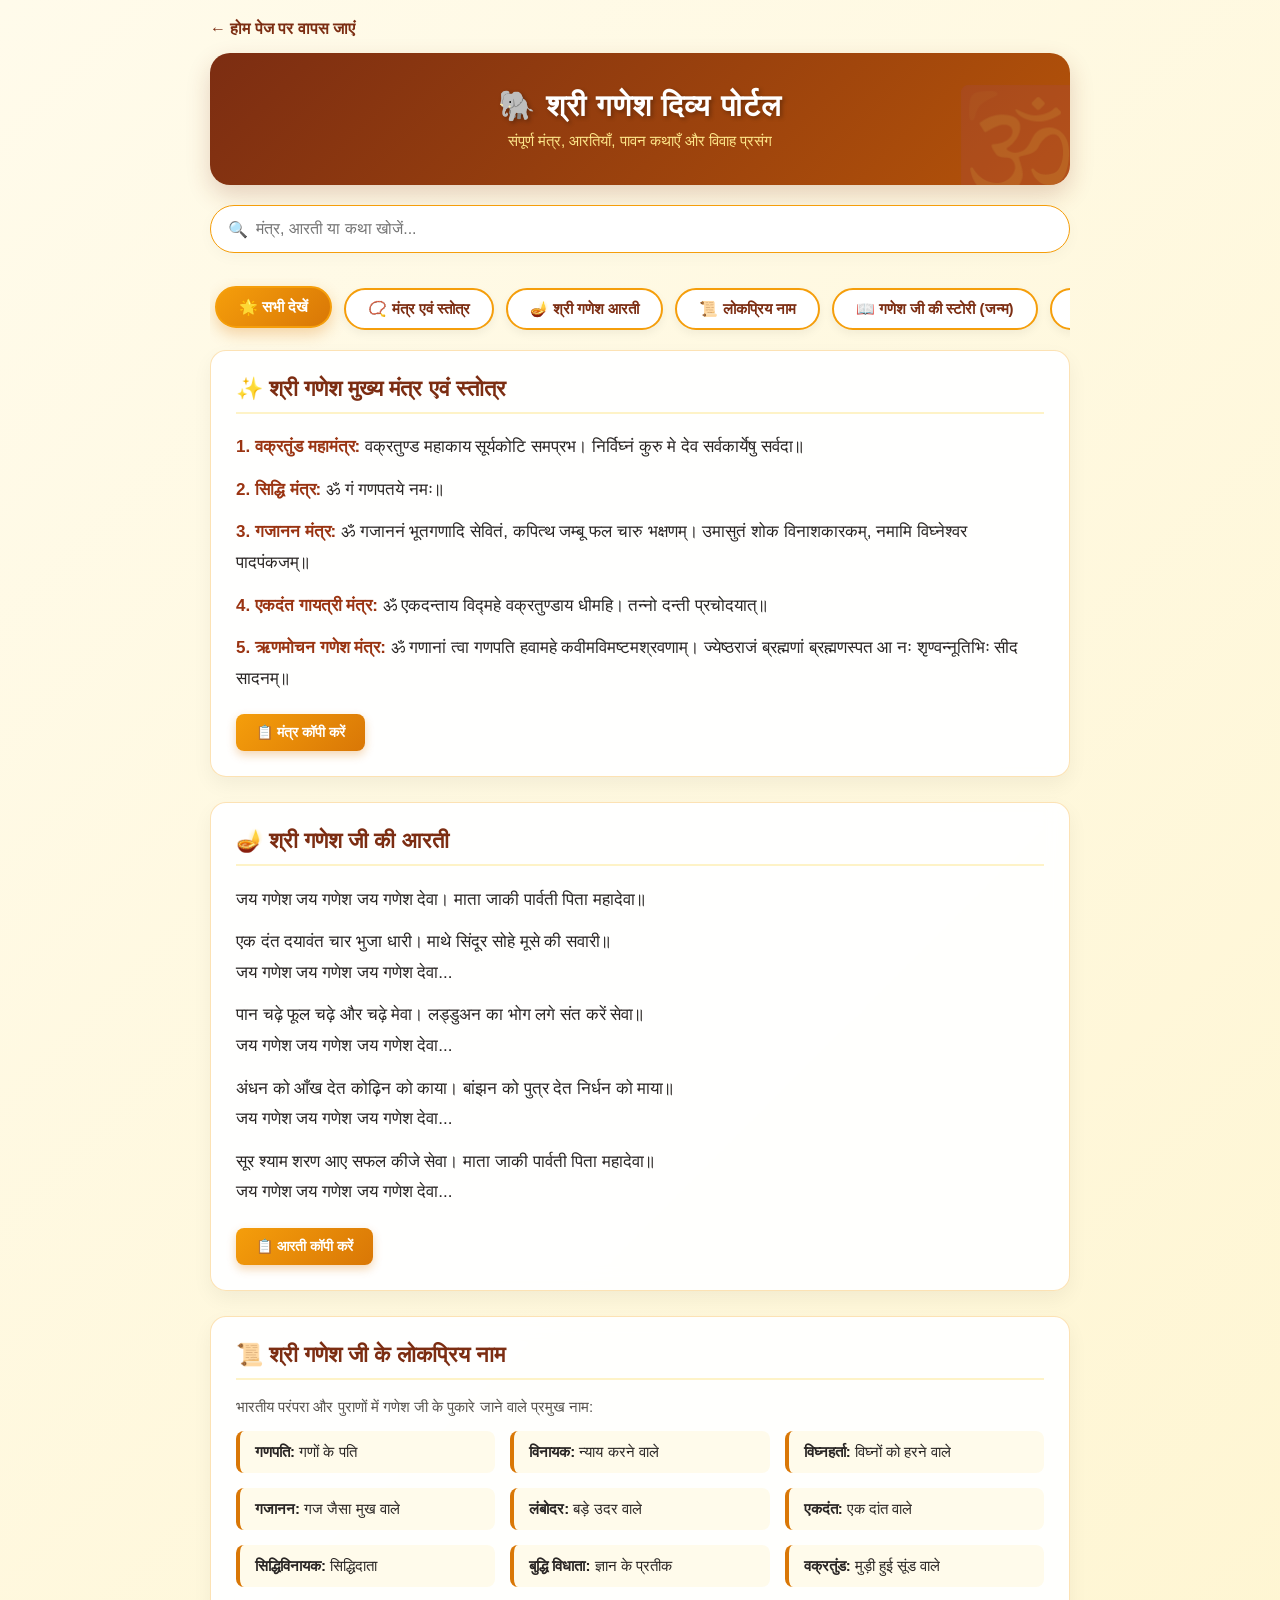
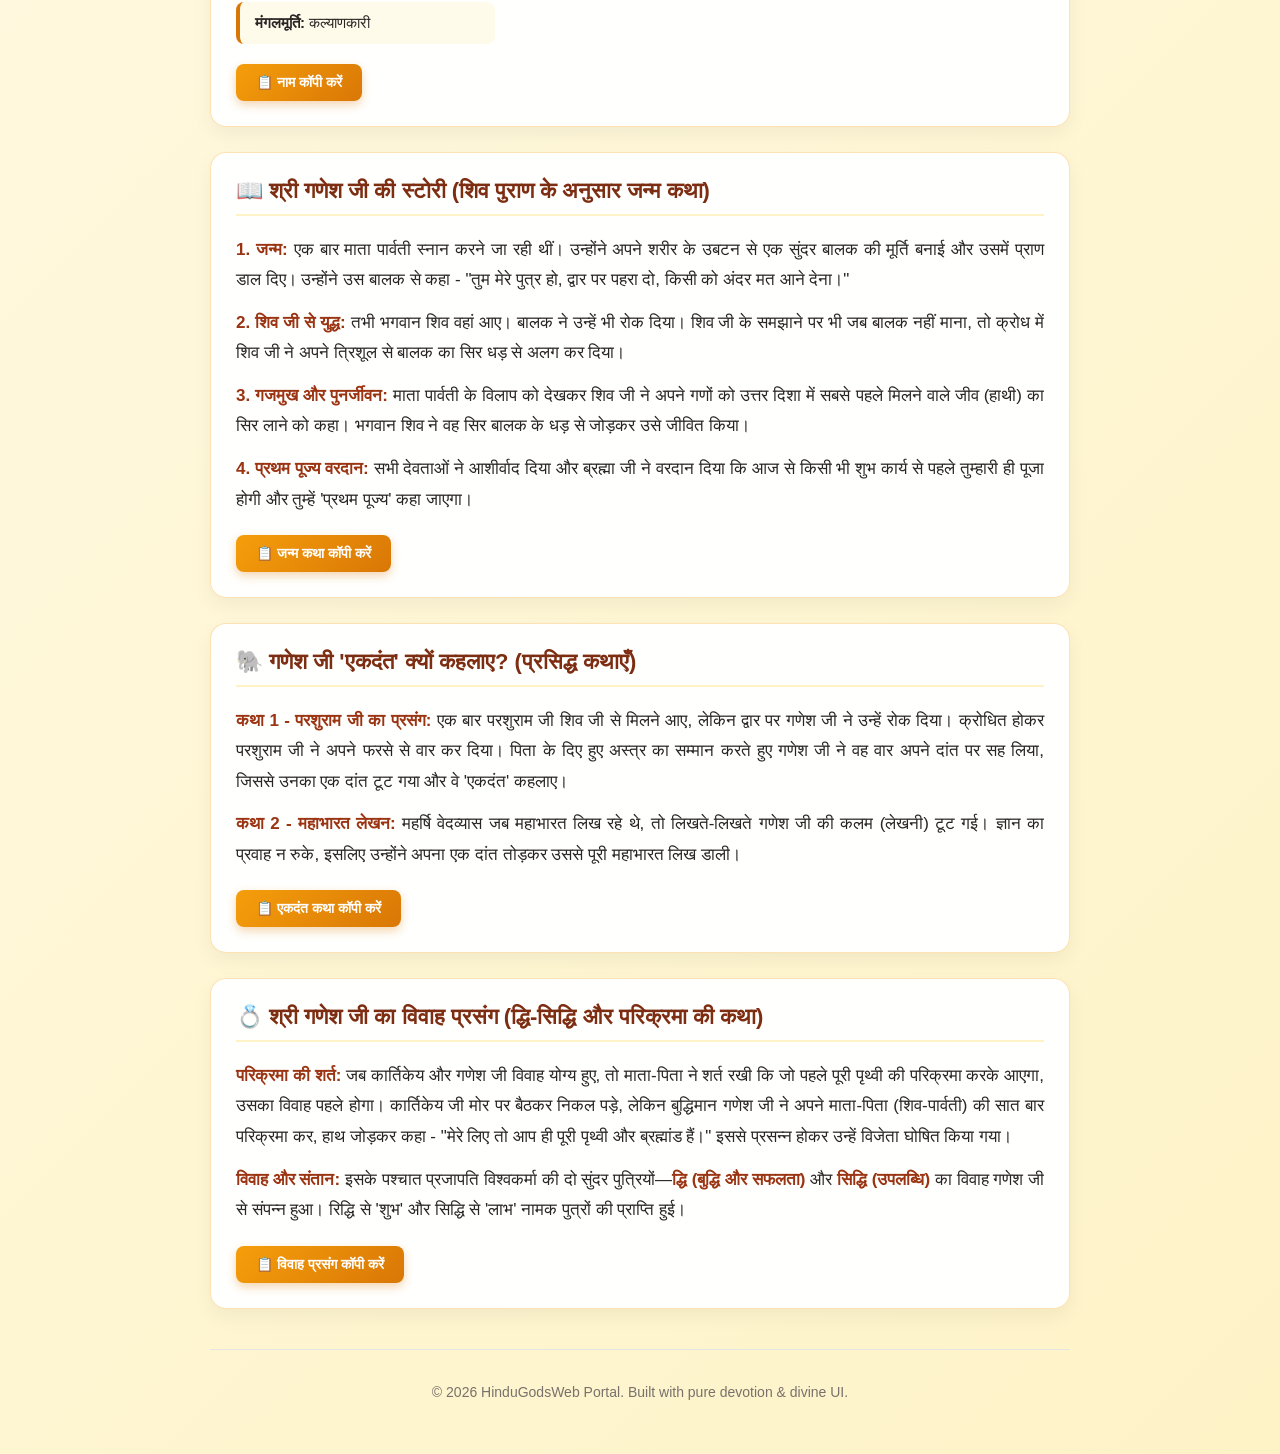
==== commit 65f9f147: "ganesh.html" ====
--- a/ganesh.html
+++ b/ganesh.html
@@ -9,11 +9,12 @@
             --primary-gold: #d97706;
             --deep-saffron: #7c2d12;
             --bg-gradient: linear-gradient(135deg, #fffbeb 0%, #fef3c7 100%);
-            --card-bg: rgba(255, 255, 255, 0.92);
+            --card-bg: rgba(255, 255, 255, 0.95);
         }
 
         * {
             box-sizing: border-box;
+            scroll-behavior: smooth;
         }
 
         body {
@@ -35,7 +36,7 @@
             text-decoration: none;
             color: var(--deep-saffron);
             font-weight: bold;
-            margin-bottom: 20px;
+            margin-bottom: 15px;
             font-size: 16px;
             transition: 0.3s;
         }
@@ -49,34 +50,99 @@
             text-align: center;
             background: linear-gradient(135deg, #7c2d12, #b45309);
             color: #fff;
-            padding: 40px 20px;
+            padding: 35px 20px;
             border-radius: 20px;
             box-shadow: 0 10px 25px rgba(124, 45, 18, 0.2);
-            margin-bottom: 30px;
+            margin-bottom: 20px;
             position: relative;
             overflow: hidden;
         }
 
         header::before {
             content: "🕉️";
-            font-size: 120px;
+            font-size: 110px;
             position: absolute;
             right: -20px;
-            bottom: -30px;
+            bottom: -25px;
             opacity: 0.1;
         }
 
         header h1 {
             margin: 0;
-            font-size: 32px;
+            font-size: 30px;
             letter-spacing: 1px;
             text-shadow: 2px 2px 4px rgba(0,0,0,0.3);
         }
 
         header p {
-            margin: 10px 0 0 0;
+            margin: 8px 0 0 0;
+            font-size: 15px;
+            color: #fde68a;
+        }
+
+        /* --- STYLISH HORIZONTAL TABS --- */
+        .tabs-container {
+            display: flex;
+            gap: 12px;
+            overflow-x: auto;
+            padding: 10px 5px 20px 5px;
+            white-space: nowrap;
+            scrollbar-width: none;
+        }
+
+        .tabs-container::-webkit-scrollbar {
+            display: none;
+        }
+
+        .tab-btn {
+            background: #ffffff;
+            border: 2px solid #f59e0b;
+            color: var(--deep-saffron);
+            padding: 10px 22px;
+            border-radius: 30px;
+            font-size: 15px;
+            font-weight: bold;
+            cursor: pointer;
+            box-shadow: 0 4px 10px rgba(0,0,0,0.05);
+            transition: all 0.3s ease;
+        }
+
+        .tab-btn:hover, .tab-btn.active {
+            background: linear-gradient(135deg, #f59e0b, #d97706);
+            color: white;
+            transform: translateY(-2px);
+            box-shadow: 0 6px 15px rgba(217, 119, 6, 0.3);
+        }
+
+        /* --- SEARCH BAR --- */
+        .search-box {
+            margin-bottom: 25px;
+            position: relative;
+        }
+
+        .search-input {
+            width: 100%;
+            padding: 14px 20px 14px 45px;
+            border-radius: 30px;
+            border: 1px solid #f59e0b;
+            background: #fff;
             font-size: 16px;
-            color: #fde68a;
+            box-shadow: 0 4px 15px rgba(0,0,0,0.03);
+            outline: none;
+            transition: 0.3s;
+        }
+
+        .search-input:focus {
+            box-shadow: 0 6px 20px rgba(217, 119, 6, 0.15);
+            border-color: var(--deep-saffron);
+        }
+
+        .search-box::before {
+            content: "🔍";
+            position: absolute;
+            left: 18px;
+            top: 15px;
+            font-size: 16px;
         }
 
         /* Glassmorphism Cards */
@@ -116,7 +182,7 @@
         /* 12 Names Grid */
         .names-grid {
             display: grid;
-            grid-template-columns: repeat(auto-fit, minmax(220px, 1fr));
+            grid-template-columns: repeat(auto-fit, minmax(200px, 1fr));
             gap: 15px;
             margin-top: 15px;
             margin-bottom: 20px;
@@ -131,7 +197,7 @@
             font-weight: 500;
         }
 
-        /* Functional Copy Button Styling */
+        /* Functional Copy Button */
         .copy-btn {
             background: linear-gradient(135deg, #f59e0b, #d97706);
             border: none;
@@ -150,15 +216,10 @@
 
         .copy-btn:hover {
             background: linear-gradient(135deg, #d97706, #b45309);
-            box-shadow: 0 6px 15px rgba(217, 119, 6, 0.4);
             transform: scale(1.02);
         }
 
-        .copy-btn:active {
-            transform: scale(0.98);
-        }
-
-        /* Toast Notification for Copy Success */
+        /* Toast Notification */
         #toast {
             visibility: hidden;
             min-width: 250px;
@@ -209,55 +270,104 @@
 
         <header>
             <h1>🐘 श्री गणेश दिव्य पोर्टल</h1>
-            <p>वक्रतुण्ड महाकाय, विघ्नहर्ता श्री गणेश के संपूर्ण मंत्र, द्वादश नाम और पावन गाथा</p>
+            <p>संपूर्ण मंत्र, आरतियाँ, पावन कथाएँ और विवाह प्रसंग</p>
         </header>
 
+        <!-- Search Bar -->
+        <div class="search-box">
+            <input type="text" id="searchInput" class="search-input" placeholder="मंत्र, आरती या कथा खोजें..." onkeyup="searchContent()">
+        </div>
+
+        <!-- Horizontal Quick Filter Tabs -->
+        <div class="tabs-container">
+            <button class="tab-btn active" onclick="filterSection('all')">🌟 सभी देखें</button>
+            <button class="tab-btn" onclick="filterSection('mantras')">📿 मंत्र एवं स्तोत्र</button>
+            <button class="tab-btn" onclick="filterSection('aarti')">🪔 श्री गणेश आरती</button>
+            <button class="tab-btn" onclick="filterSection('names')">📜 लोकप्रिय नाम</button>
+            <button class="tab-btn" onclick="filterSection('story')">📖 गणेश जी की स्टोरी (जन्म)</button>
+            <button class="tab-btn" onclick="filterSection('ekdant')">🐘 एकदंत कथा</button>
+            <button class="tab-btn" onclick="filterSection('marriage')">💍 विवाह प्रसंग</button>
+        </div>
+
         <!-- 1. संपूर्ण मंत्र सेक्शन -->
-        <div class="card">
-            <h2>✨ श्री गणेश संपूर्ण मंत्र</h2>
+        <div class="card searchable-card" data-category="mantras">
+            <h2>✨ श्री गणेश मुख्य मंत्र एवं स्तोत्र</h2>
             <div class="content-text" id="mantras-box">
-                <p><strong>1. महामंत्र:</strong> वक्रतुण्ड महाकाय सूर्यकोटि समप्रभ। निर्विघ्नं कुरु मे देव सर्वकार्येषु सर्वदा॥</p>
-                <p><strong>2. मूल एवं बीज मंत्र:</strong> ॐ गं गणपतये नमः॥</p>
-                <p><strong>3. गणेश गायत्री मंत्र:</strong> ॐ एकदन्ताय विद्महे वक्रतुण्डाय धीमहि तन्तो दंती प्रचोदयात्॥</p>
-                <p><strong>4. ऋणमोचन गणेश मंत्र:</strong> ॐ गणानां त्वा गणपति हवामहे कवीमविमष्टमश्रवणाम्। ज्येष्ठराजं ब्रह्मणां ब्रह्मणस्पत आ नः शृण्वन्नूतिभिः सीद सादनम्॥</p>
-                <p><strong>5. संकटनाशन मंत्र:</strong> प्रणाम्य शिरसा देवं गौरीपुत्रं विनायकम्। भक्तावासं स्मरेन्नित्यमायुष्कामार्थसिद्धये॥</p>
-            </div>
-            <button class="copy-btn" onclick="copyContent('mantras-box', 'सभी मंत्र क्लिपबोर्ड पर कॉपी हो गए हैं!')">📋 सभी मंत्र कॉपी करें</button>
-        </div>
-
-        <!-- 2. द्वादश नाम सेक्शन -->
-        <div class="card">
-            <h2>📜 श्री गणेश द्वादश नाम (12 पवित्र नाम)</h2>
-            <p style="font-size: 15px; color: #57534e;">पुराणों के अनुसार भगवान गणेश के इन बारह नामों का स्मरण करने से सभी बाधाएं समाप्त होती हैं:</p>
+                <p><strong>1. वक्रतुंड महामंत्र:</strong> वक्रतुण्ड महाकाय सूर्यकोटि समप्रभ। निर्विघ्नं कुरु मे देव सर्वकार्येषु सर्वदा॥</p>
+                <p><strong>2. सिद्धि मंत्र:</strong> ॐ गं गणपतये नमः॥</p>
+                <p><strong>3. गजानन मंत्र:</strong> ॐ गजाननं भूतगणादि सेवितं, कपित्थ जम्बू फल चारु भक्षणम्। उमासुतं शोक विनाशकारकम्, नमामि विघ्नेश्वर पादपंकजम्॥</p>
+                <p><strong>4. एकदंत गायत्री मंत्र:</strong> ॐ एकदन्ताय विद्महे वक्रतुण्डाय धीमहि। तन्नो दन्ती प्रचोदयात्॥</p>
+                <p><strong>5. ऋणमोचन गणेश मंत्र:</strong> ॐ गणानां त्वा गणपति हवामहे कवीमविमष्टमश्रवणाम्। ज्येष्ठराजं ब्रह्मणां ब्रह्मणस्पत आ नः शृण्वन्नूतिभिः सीद सादनम्॥</p>
+            </div>
+            <button class="copy-btn" onclick="copyContent('mantras-box', 'सभी मंत्र कॉपी हो गए हैं!')">📋 मंत्र कॉपी करें</button>
+        </div>
+
+        <!-- 2. श्री गणेश आरती सेक्शन (नई जोड़ी गई) -->
+        <div class="card searchable-card" data-category="aarti">
+            <h2>🪔 श्री गणेश जी की आरती</h2>
+            <div class="content-text" id="aarti-box">
+                <p>जय गणेश जय गणेश जय गणेश देवा। माता जाकी पार्वती पिता महादेवा॥</p>
+                <p>एक दंत दयावंत चार भुजा धारी। माथे सिंदूर सोहे मूसे की सवारी॥<br>जय गणेश जय गणेश जय गणेश देवा...</p>
+                <p>पान चढ़े फूल चढ़े और चढ़े मेवा। लड्डुअन का भोग लगे संत करें सेवा॥<br>जय गणेश जय गणेश जय गणेश देवा...</p>
+                <p>अंधन को आँख देत कोढ़िन को काया। बांझन को पुत्र देत निर्धन को माया॥<br>जय गणेश जय गणेश जय गणेश देवा...</p>
+                <p>सूर श्याम शरण आए सफल कीजे सेवा। माता जाकी पार्वती पिता महादेवा॥<br>जय गणेश जय गणेश जय गणेश देवा...</p>
+            </div>
+            <button class="copy-btn" onclick="copyContent('aarti-box', 'आरती कॉपी हो गई है!')">📋 आरती कॉपी करें</button>
+        </div>
+
+        <!-- 3. गणेश जी के लोकप्रिय नाम सेक्शन -->
+        <div class="card searchable-card" data-category="names">
+            <h2>📜 श्री गणेश जी के लोकप्रिय नाम</h2>
+            <p style="font-size: 15px; color: #57534e;">भारतीय परंपरा और पुराणों में गणेश जी के पुकारे जाने वाले प्रमुख नाम:</p>
             <div class="names-grid" id="names-box">
-                <div class="name-box">1. सुमुख (सुंदर मुख वाले)</div>
-                <div class="name-box">2. महाटक / एकदंत</div>
-                <div class="name-box">3. गजकर्ण (हाथी के कान जैसे)</div>
-                <div class="name-box">4. लम्बोदर (बड़े पेट वाले)</div>
-                <div class="name-box">5. विकट (विकट रूप धारी)</div>
-                <div class="name-box">6. विघ्नराज (विघ्नों के राजा)</div>
-                <div class="name-box">7. धूम्रवर्ण (धुएँ के वर्ण वाले)</div>
-                <div class="name-box">8. विनायक (न्याय करने वाले)</div>
-                <div class="name-box">9. भालचन्द्र (माथे पर चंद्रमा)</div>
-                <div class="name-box">10. गजानन (हाथी के मुख वाले)</div>
-                <div class="name-box">11. गणपति (गणों के पति)</div>
-                <div class="name-box">12. सर्वसिद्धिदायक</div>
-            </div>
-            <button class="copy-btn" onclick="copyContent('names-box', 'सभी 12 नाम कॉपी हो गए हैं!')">📋 सभी नाम कॉपी करें</button>
-        </div>
-
-        <!-- 3. पौराणिक कथा सेक्शन -->
-        <div class="card">
-            <h2>📖 पौराणिक कथा (शिव महापुराण के अनुसार)</h2>
+                <div class="name-box"><strong>गणपति:</strong> गणों के पति</div>
+                <div class="name-box"><strong>विनायक:</strong> न्याय करने वाले</div>
+                <div class="name-box"><strong>विघ्नहर्ता:</strong> विघ्नों को हरने वाले</div>
+                <div class="name-box"><strong>गजानन:</strong> गज जैसा मुख वाले</div>
+                <div class="name-box"><strong>लंबोदर:</strong> बड़े उदर वाले</div>
+                <div class="name-box"><strong>एकदंत:</strong> एक दांत वाले</div>
+                <div class="name-box"><strong>सिद्धिविनायक:</strong> सिद्धिदाता</div>
+                <div class="name-box"><strong>बुद्धि विधाता:</strong> ज्ञान के प्रतीक</div>
+                <div class="name-box"><strong>वक्रतुंड:</strong> मुड़ी हुई सूंड वाले</div>
+                <div class="name-box"><strong>मंगलमूर्ति:</strong> कल्याणकारी</div>
+            </div>
+            <button class="copy-btn" onclick="copyContent('names-box', 'सभी नाम कॉपी हो गए हैं!')">📋 नाम कॉपी करें</button>
+        </div>
+
+        <!-- 4. गणेश जी की स्टोरी (जन्म कथा) -->
+        <div class="card searchable-card" data-category="story">
+            <h2>📖 श्री गणेश जी की स्टोरी (शिव पुराण के अनुसार जन्म कथा)</h2>
             <div class="content-text" id="story-box" style="text-align: justify;">
-                <p>शिव महापुराण के अनुसार, एक बार माता पार्वती ने स्नान करने से पहले अपने उबटन से एक सुंदर बालक का निर्माण किया और उसका नाम गणेश रखकर उसे द्वार पर पहरे पर बैठा दिया। कुछ समय बाद भगवान शिव वहाँ आए, तो बालक ने उन्हें अंदर जाने से रोक दिया। इसे अपनी मर्यादा के विरुद्ध मानकर शिवजी ने त्रिशूल से उस बालक का सिर अलग कर दिया।</p>
-                <p>माता पार्वती के विलाप को देखकर भगवान शिव ने अपने गणों को उत्तर दिशा में सबसे पहले मिलने वाले ऐसे जीव का सिर लाने को कहा जिसकी माता अपने बच्चे की तरफ पीठ करके सोई हो। गणों को एक हथिनी का बच्चा मिला, जिसका सिर शिवजी ने बालक के धड़ पर रखकर उसे पुनर्जीवित किया। तभी से वे 'गजानन' और प्रथम पूज्य 'गणेश' कहलाए।</p>
-            </div>
-            <button class="copy-btn" onclick="copyContent('story-box', 'पौराणिक कथा कॉपी हो गई है!')">📋 कथा कॉपी करें</button>
+                <p><strong>1. जन्म:</strong> एक बार माता पार्वती स्नान करने जा रही थीं। उन्होंने अपने शरीर के उबटन से एक सुंदर बालक की मूर्ति बनाई और उसमें प्राण डाल दिए। उन्होंने उस बालक से कहा - "तुम मेरे पुत्र हो, द्वार पर पहरा दो, किसी को अंदर मत आने देना।"</p>
+                <p><strong>2. शिव जी से युद्ध:</strong> तभी भगवान शिव वहां आए। बालक ने उन्हें भी रोक दिया। शिव जी के समझाने पर भी जब बालक नहीं माना, तो क्रोध में शिव जी ने अपने त्रिशूल से बालक का सिर धड़ से अलग कर दिया।</p>
+                <p><strong>3. गजमुख और पुनर्जीवन:</strong> माता पार्वती के विलाप को देखकर शिव जी ने अपने गणों को उत्तर दिशा में सबसे पहले मिलने वाले जीव (हाथी) का सिर लाने को कहा। भगवान शिव ने वह सिर बालक के धड़ से जोड़कर उसे जीवित किया।</p>
+                <p><strong>4. प्रथम पूज्य वरदान:</strong> सभी देवताओं ने आशीर्वाद दिया और ब्रह्मा जी ने वरदान दिया कि आज से किसी भी शुभ कार्य से पहले तुम्हारी ही पूजा होगी और तुम्हें 'प्रथम पूज्य' कहा जाएगा।</p>
+            </div>
+            <button class="copy-btn" onclick="copyContent('story-box', 'जन्म कथा कॉपी हो गई है!')">📋 जन्म कथा कॉपी करें</button>
+        </div>
+
+        <!-- 5. एकदंत कथा सेक्शन (नई जोड़ी गई) -->
+        <div class="card searchable-card" data-category="ekdant">
+            <h2>🐘 गणेश जी 'एकदंत' क्यों कहलाए? (प्रसिद्ध कथाएँ)</h2>
+            <div class="content-text" id="ekdant-box" style="text-align: justify;">
+                <p><strong>कथा 1 - परशुराम जी का प्रसंग:</strong> एक बार परशुराम जी शिव जी से मिलने आए, लेकिन द्वार पर गणेश जी ने उन्हें रोक दिया। क्रोधित होकर परशुराम जी ने अपने फरसे से वार कर दिया। पिता के दिए हुए अस्त्र का सम्मान करते हुए गणेश जी ने वह वार अपने दांत पर सह लिया, जिससे उनका एक दांत टूट गया और वे 'एकदंत' कहलाए।</p>
+                <p><strong>कथा 2 - महाभारत लेखन:</strong> महर्षि वेदव्यास जब महाभारत लिख रहे थे, तो लिखते-लिखते गणेश जी की कलम (लेखनी) टूट गई। ज्ञान का प्रवाह न रुके, इसलिए उन्होंने अपना एक दांत तोड़कर उससे पूरी महाभारत लिख डाली।</p>
+            </div>
+            <button class="copy-btn" onclick="copyContent('ekdant-box', 'एकदंत कथा कॉपी हो गई है!')">📋 एकदंत कथा कॉपी करें</button>
+        </div>
+
+        <!-- 6. गणेश जी का विवाह प्रसंग (विशेष रूप से जोड़ा गया) -->
+        <div class="card searchable-card" data-category="marriage">
+            <h2>💍 श्री गणेश जी का विवाह प्रसंग (द्धि-सिद्धि और परिक्रमा की कथा)</h2>
+            <div class="content-text" id="marriage-box" style="text-align: justify;">
+                <p><strong>परिक्रमा की शर्त:</strong> जब कार्तिकेय और गणेश जी विवाह योग्य हुए, तो माता-पिता ने शर्त रखी कि जो पहले पूरी पृथ्वी की परिक्रमा करके आएगा, उसका विवाह पहले होगा। कार्तिकेय जी मोर पर बैठकर निकल पड़े, लेकिन बुद्धिमान गणेश जी ने अपने माता-पिता (शिव-पार्वती) की सात बार परिक्रमा कर, हाथ जोड़कर कहा - "मेरे लिए तो आप ही पूरी पृथ्वी और ब्रह्मांड हैं।" इससे प्रसन्न होकर उन्हें विजेता घोषित किया गया।</p>
+                <p><strong>विवाह और संतान:</strong> इसके पश्चात प्रजापति विश्वकर्मा की दो सुंदर पुत्रियों—<strong>द्धि (बुद्धि और सफलता)</strong> और <strong>सिद्धि (उपलब्धि)</strong> का विवाह गणेश जी से संपन्न हुआ। रिद्धि से 'शुभ' और सिद्धि से 'लाभ' नामक पुत्रों की प्राप्ति हुई।</p>
+            </div>
+            <button class="copy-btn" onclick="copyContent('marriage-box', 'विवाह प्रसंग कॉपी हो गया है!')">📋 विवाह प्रसंग कॉपी करें</button>
         </div>
 
         <footer>
-            <p>© 2026 HinduGodsWeb Portal. Built with pure devotion & fully functional divine UI.</p>
+            <p>© 2026 HinduGodsWeb Portal. Built with pure devotion & divine UI.</p>
         </footer>
     </div>
 
@@ -265,7 +375,7 @@
     <div id="toast">संदेश</div>
 
     <script>
-        // Working JavaScript Function for Copying Content
+        // Working Copy Function
         function copyContent(containerId, message) {
             const textElement = document.getElementById(containerId);
             if (!textElement) return;
@@ -287,6 +397,37 @@
                 toast.className = toast.className.replace("show", ""); 
             }, 3000);
         }
+
+        // Tab Filter Function
+        function filterSection(category) {
+            const buttons = document.querySelectorAll('.tab-btn');
+            buttons.forEach(btn => btn.classList.remove('active'));
+            event.target.classList.add('active');
+
+            const cards = document.querySelectorAll('.searchable-card');
+            cards.forEach(card => {
+                if (category === 'all' || card.getAttribute('data-category') === category) {
+                    card.style.display = 'block';
+                } else {
+                    card.style.display = 'none';
+                }
+            });
+        }
+
+        // Search Bar Function
+        function searchContent() {
+            let input = document.getElementById('searchInput').value.toLowerCase();
+            let cards = document.querySelectorAll('.searchable-card');
+
+            cards.forEach(card => {
+                let text = card.innerText.toLowerCase();
+                if (text.includes(input)) {
+                    card.style.display = 'block';
+                } else {
+                    card.style.display = 'none';
+                }
+            });
+        }
     </script>
 
 </body>
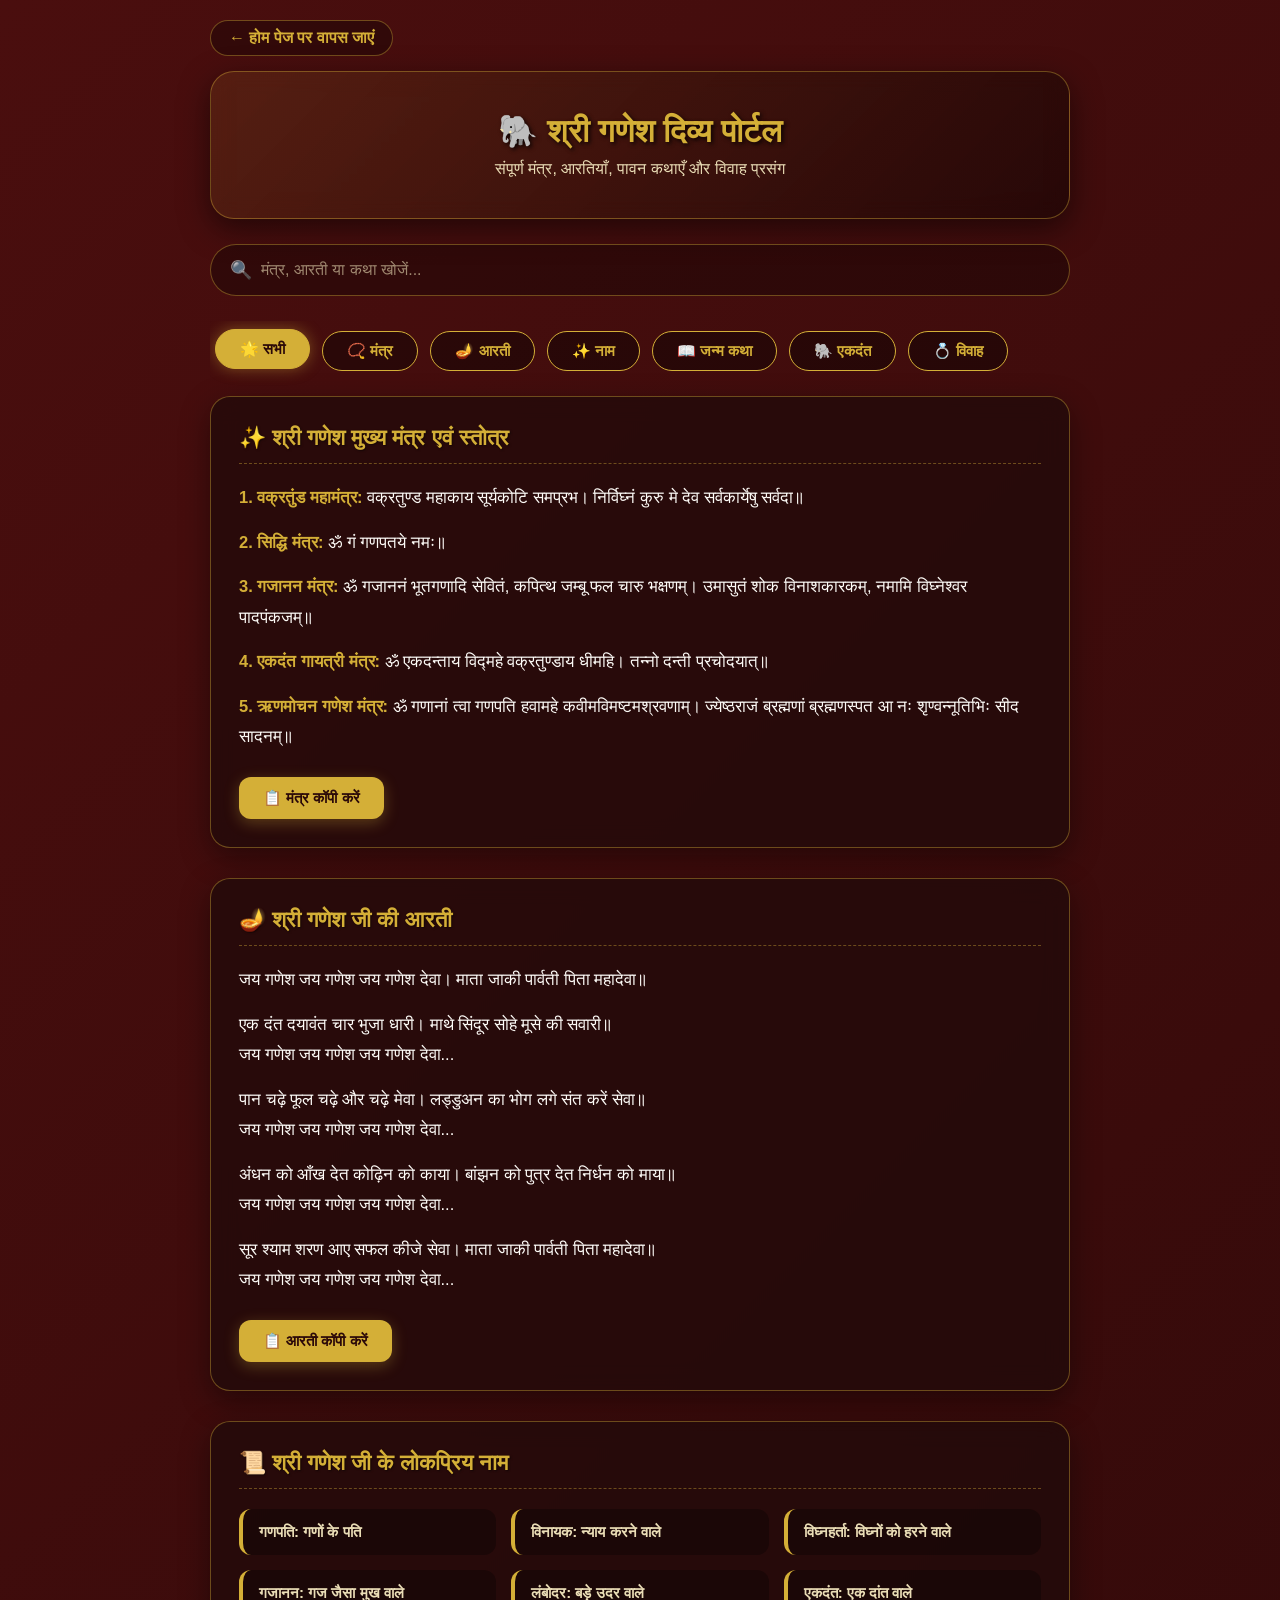
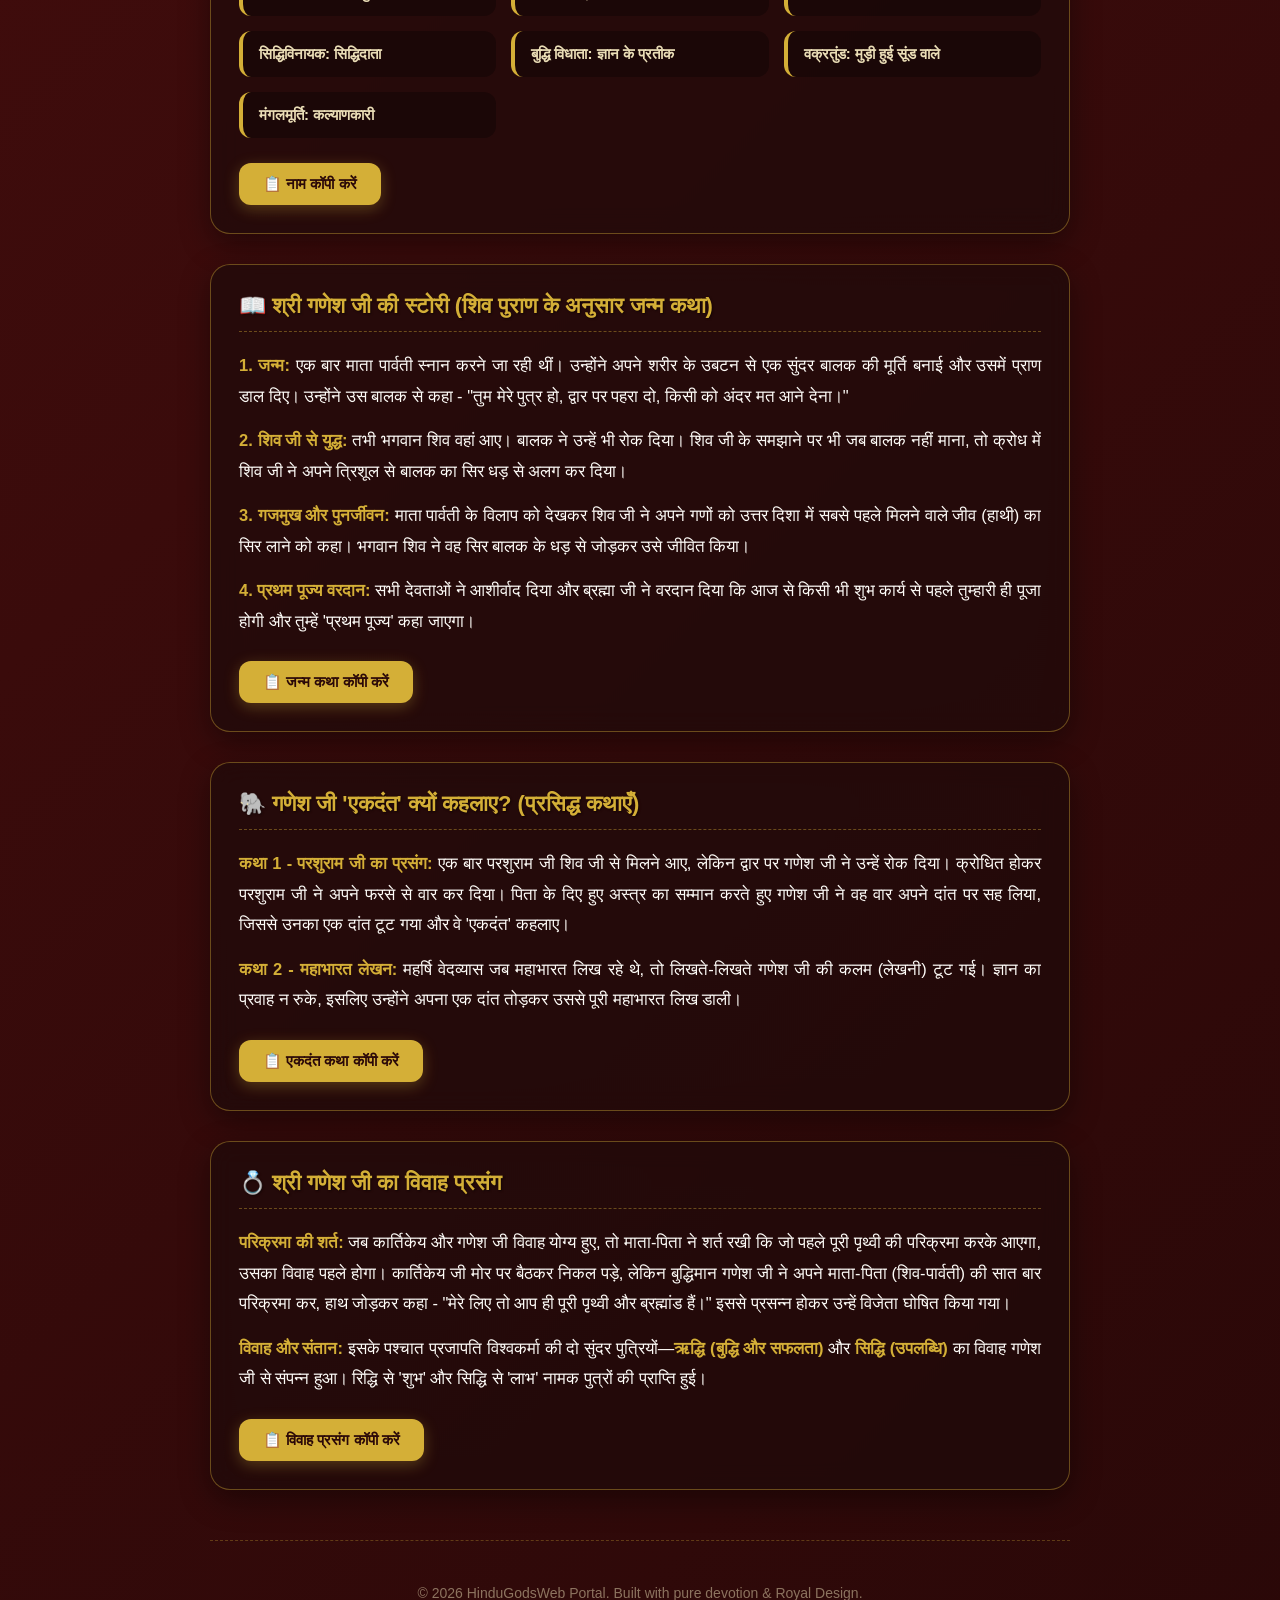
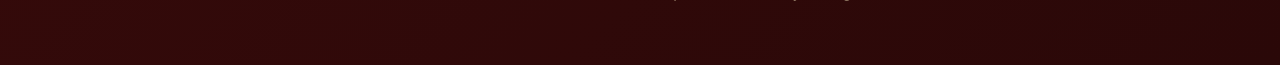
==== commit 195db4b3: "ganesh.html" ====
--- a/ganesh.html
+++ b/ganesh.html
@@ -5,24 +5,26 @@
     <meta name="viewport" content="width=device-width, initial-scale=1.0">
     <title>Shri Ganesha - Divine Portal</title>
     <style>
+        /* --- THEME 2: ROYAL CRIMSON (राजसी सिंदूर और स्वर्ण) --- */
         :root {
-            --primary-gold: #d97706;
-            --deep-saffron: #7c2d12;
-            --bg-gradient: linear-gradient(135deg, #fffbeb 0%, #fef3c7 100%);
-            --card-bg: rgba(255, 255, 255, 0.95);
-        }
-
-        * {
-            box-sizing: border-box;
-            scroll-behavior: smooth;
-        }
+            --crimson-bg: linear-gradient(135deg, #4a0e0e 0%, #2a0808 100%);
+            --brass-gold: #d4af37;
+            --brass-dark: #aa8c2c;
+            --glass-bg: rgba(30, 10, 10, 0.7);
+            --glass-border: rgba(212, 175, 55, 0.4);
+            --text-light: #fdfbf7;
+            --text-muted: #eaddb6;
+        }
+
+        * { box-sizing: border-box; scroll-behavior: smooth; }
 
         body {
-            background: var(--bg-gradient);
+            background: var(--crimson-bg);
             font-family: 'Segoe UI', Tahoma, Geneva, Verdana, sans-serif;
-            color: #292524;
+            color: var(--text-light);
             margin: 0;
             padding: 0;
+            min-height: 100vh;
         }
 
         .container {
@@ -32,89 +34,84 @@
         }
 
         .nav-back {
-            display: inline-block;
+            display: inline-flex;
+            align-items: center;
             text-decoration: none;
-            color: var(--deep-saffron);
-            font-weight: bold;
+            color: var(--brass-gold);
+            font-weight: 700;
             margin-bottom: 15px;
             font-size: 16px;
-            transition: 0.3s;
-        }
-
+            background: rgba(0,0,0,0.3);
+            padding: 8px 18px;
+            border-radius: 20px;
+            border: 1px solid var(--glass-border);
+            transition: all 0.3s ease;
+        }
         .nav-back:hover {
-            color: var(--primary-gold);
-        }
-
-        /* Divine Header Graphic */
+            background: var(--brass-gold);
+            color: #2a0808;
+            transform: translateX(-5px);
+        }
+
         header {
             text-align: center;
-            background: linear-gradient(135deg, #7c2d12, #b45309);
-            color: #fff;
-            padding: 35px 20px;
-            border-radius: 20px;
-            box-shadow: 0 10px 25px rgba(124, 45, 18, 0.2);
-            margin-bottom: 20px;
+            background: linear-gradient(135deg, rgba(212,175,55,0.1), rgba(0,0,0,0.4));
+            border: 1px solid var(--glass-border);
+            backdrop-filter: blur(10px);
+            -webkit-backdrop-filter: blur(10px);
+            padding: 40px 20px;
+            border-radius: 24px;
+            margin-bottom: 25px;
+            box-shadow: 0 10px 30px rgba(0,0,0,0.5);
             position: relative;
             overflow: hidden;
         }
 
-        header::before {
-            content: "🕉️";
-            font-size: 110px;
-            position: absolute;
-            right: -20px;
-            bottom: -25px;
-            opacity: 0.1;
-        }
-
         header h1 {
             margin: 0;
-            font-size: 30px;
-            letter-spacing: 1px;
-            text-shadow: 2px 2px 4px rgba(0,0,0,0.3);
+            font-size: 32px;
+            color: var(--brass-gold);
+            text-shadow: 2px 2px 4px rgba(0,0,0,0.8);
         }
 
         header p {
-            margin: 8px 0 0 0;
-            font-size: 15px;
-            color: #fde68a;
-        }
-
-        /* --- STYLISH HORIZONTAL TABS --- */
+            margin: 10px 0 0 0;
+            font-size: 16px;
+            color: var(--text-muted);
+            font-weight: 500;
+        }
+
+        /* Tabs */
         .tabs-container {
             display: flex;
             gap: 12px;
             overflow-x: auto;
-            padding: 10px 5px 20px 5px;
+            padding: 10px 5px 25px 5px;
             white-space: nowrap;
             scrollbar-width: none;
         }
-
-        .tabs-container::-webkit-scrollbar {
-            display: none;
-        }
+        .tabs-container::-webkit-scrollbar { display: none; }
 
         .tab-btn {
-            background: #ffffff;
-            border: 2px solid #f59e0b;
-            color: var(--deep-saffron);
-            padding: 10px 22px;
+            background: rgba(0,0,0,0.4);
+            border: 1px solid var(--brass-gold);
+            color: var(--brass-gold);
+            padding: 10px 24px;
             border-radius: 30px;
             font-size: 15px;
-            font-weight: bold;
+            font-weight: 700;
             cursor: pointer;
-            box-shadow: 0 4px 10px rgba(0,0,0,0.05);
             transition: all 0.3s ease;
         }
 
-        .tab-btn:hover, .tab-btn.active {
-            background: linear-gradient(135deg, #f59e0b, #d97706);
-            color: white;
+        .tab-btn.active, .tab-btn:hover {
+            background: var(--brass-gold);
+            color: #2a0808;
+            box-shadow: 0 0 15px rgba(212, 175, 55, 0.4);
             transform: translateY(-2px);
-            box-shadow: 0 6px 15px rgba(217, 119, 6, 0.3);
-        }
-
-        /* --- SEARCH BAR --- */
+        }
+
+        /* Search */
         .search-box {
             margin-bottom: 25px;
             position: relative;
@@ -122,144 +119,139 @@
 
         .search-input {
             width: 100%;
-            padding: 14px 20px 14px 45px;
+            padding: 16px 20px 16px 50px;
             border-radius: 30px;
-            border: 1px solid #f59e0b;
-            background: #fff;
+            border: 1px solid var(--glass-border);
+            background: rgba(0,0,0,0.3);
             font-size: 16px;
-            box-shadow: 0 4px 15px rgba(0,0,0,0.03);
+            color: var(--text-light);
             outline: none;
-            transition: 0.3s;
-        }
-
+            transition: all 0.3s ease;
+        }
+        .search-input::placeholder { color: rgba(234,221,182,0.6); }
         .search-input:focus {
-            box-shadow: 0 6px 20px rgba(217, 119, 6, 0.15);
-            border-color: var(--deep-saffron);
+            border-color: var(--brass-gold);
+            background: rgba(0,0,0,0.5);
+            box-shadow: 0 0 15px rgba(212, 175, 55, 0.2);
         }
 
         .search-box::before {
             content: "🔍";
             position: absolute;
-            left: 18px;
-            top: 15px;
-            font-size: 16px;
-        }
-
-        /* Glassmorphism Cards */
+            left: 20px;
+            top: 50%;
+            transform: translateY(-50%);
+            font-size: 18px;
+            opacity: 0.8;
+        }
+
+        /* Cards */
         .card {
-            background: var(--card-bg);
-            backdrop-filter: blur(10px);
-            border: 1px solid rgba(245, 158, 11, 0.3);
-            padding: 25px;
-            border-radius: 16px;
-            box-shadow: 0 8px 20px rgba(0,0,0,0.05);
+            background: var(--glass-bg);
+            backdrop-filter: blur(12px);
+            -webkit-backdrop-filter: blur(12px);
+            border: 1px solid var(--glass-border);
+            padding: 28px;
+            border-radius: 20px;
+            margin-bottom: 30px;
+            box-shadow: 0 10px 30px rgba(0,0,0,0.4);
+        }
+
+        .card h2 {
+            color: var(--brass-gold);
+            margin-top: 0;
+            border-bottom: 1px dashed rgba(212, 175, 55, 0.4);
+            padding-bottom: 12px;
+            font-size: 22px;
+            text-shadow: 1px 1px 2px rgba(0,0,0,0.5);
+        }
+
+        .content-text {
+            font-size: 16.5px;
+            line-height: 1.85;
             margin-bottom: 25px;
-            position: relative;
-        }
-
-        .card h2 {
-            color: var(--deep-saffron);
-            margin-top: 0;
-            border-bottom: 2px solid #fef3c7;
-            padding-bottom: 10px;
-            font-size: 22px;
-        }
-
-        .content-text {
-            font-size: 17px;
-            line-height: 1.8;
-            margin-bottom: 20px;
-        }
-
-        .content-text p {
-            margin: 12px 0;
-        }
-
-        .content-text strong {
-            color: #9a3412;
-        }
-
-        /* 12 Names Grid */
+            color: var(--text-light);
+        }
+
+        .content-text p { margin: 14px 0; }
+        .content-text strong { color: var(--brass-gold); }
+
         .names-grid {
             display: grid;
-            grid-template-columns: repeat(auto-fit, minmax(200px, 1fr));
+            grid-template-columns: repeat(auto-fit, minmax(220px, 1fr));
             gap: 15px;
-            margin-top: 15px;
-            margin-bottom: 20px;
+            margin-top: 20px;
+            margin-bottom: 25px;
         }
 
         .name-box {
-            background: #fffbeb;
-            padding: 12px 15px;
-            border-radius: 8px;
-            border-left: 4px solid var(--primary-gold);
+            background: rgba(0,0,0,0.3);
+            padding: 14px 16px;
+            border-radius: 12px;
+            border-left: 4px solid var(--brass-gold);
             font-size: 15px;
-            font-weight: 500;
-        }
-
-        /* Functional Copy Button */
+            font-weight: 600;
+            color: var(--text-muted);
+        }
+
+        /* Copy Button */
         .copy-btn {
-            background: linear-gradient(135deg, #f59e0b, #d97706);
+            background: var(--brass-gold);
             border: none;
-            color: white;
-            padding: 10px 20px;
-            border-radius: 8px;
+            color: #2a0808;
+            padding: 12px 24px;
+            border-radius: 12px;
             cursor: pointer;
             font-weight: bold;
-            font-size: 14px;
-            box-shadow: 0 4px 10px rgba(217, 119, 6, 0.3);
-            transition: 0.2s;
-            display: inline-flex;
-            align-items: center;
-            gap: 8px;
-        }
-
+            font-size: 15px;
+            box-shadow: 0 4px 15px rgba(212, 175, 55, 0.3);
+            transition: all 0.3s ease;
+        }
         .copy-btn:hover {
-            background: linear-gradient(135deg, #d97706, #b45309);
-            transform: scale(1.02);
+            background: #f0c950;
+            transform: translateY(-2px);
+            box-shadow: 0 6px 20px rgba(212, 175, 55, 0.5);
         }
 
         /* Toast Notification */
         #toast {
             visibility: hidden;
             min-width: 250px;
-            background-color: #7c2d12;
-            color: #fff;
+            background: var(--brass-gold);
+            color: #2a0808;
             text-align: center;
-            border-radius: 8px;
-            padding: 12px;
+            border-radius: 12px;
+            padding: 14px 20px;
             position: fixed;
             z-index: 1000;
             left: 50%;
-            bottom: 30px;
+            bottom: 40px;
             transform: translateX(-50%);
-            box-shadow: 0 5px 15px rgba(0,0,0,0.3);
-            font-weight: 500;
-        }
-
+            font-weight: 800;
+            font-size: 15px;
+            box-shadow: 0 10px 30px rgba(0,0,0,0.5);
+        }
         #toast.show {
             visibility: visible;
             animation: fadein 0.5s, fadeout 0.5s 2.5s;
         }
 
         @keyframes fadein {
-            from { bottom: 0; opacity: 0; }
-            to { bottom: 30px; opacity: 1; }
-        }
-
+            from { bottom: 0; opacity: 0; transform: translate(-50%, 20px); }
+            to { bottom: 40px; opacity: 1; transform: translate(-50%, 0); }
+        }
         @keyframes fadeout {
-            from { bottom: 30px; opacity: 1; }
+            from { bottom: 40px; opacity: 1; }
             to { bottom: 0; opacity: 0; }
         }
 
         footer {
             text-align: center;
-            margin-top: 40px;
-            color: #78716c;
+            margin-top: 50px;
+            color: rgba(234,221,182,0.5);
             font-size: 14px;
-            padding-bottom: 20px;
-            border-top: 1px solid #e7e5e4;
-            padding-top: 20px;
+            padding: 30px 0;
+            border-top: 1px dashed rgba(212, 175, 55, 0.3);
         }
     </style>
 </head>
@@ -273,20 +265,18 @@
             <p>संपूर्ण मंत्र, आरतियाँ, पावन कथाएँ और विवाह प्रसंग</p>
         </header>
 
-        <!-- Search Bar -->
         <div class="search-box">
             <input type="text" id="searchInput" class="search-input" placeholder="मंत्र, आरती या कथा खोजें..." onkeyup="searchContent()">
         </div>
 
-        <!-- Horizontal Quick Filter Tabs -->
         <div class="tabs-container">
-            <button class="tab-btn active" onclick="filterSection('all')">🌟 सभी देखें</button>
-            <button class="tab-btn" onclick="filterSection('mantras')">📿 मंत्र एवं स्तोत्र</button>
-            <button class="tab-btn" onclick="filterSection('aarti')">🪔 श्री गणेश आरती</button>
-            <button class="tab-btn" onclick="filterSection('names')">📜 लोकप्रिय नाम</button>
-            <button class="tab-btn" onclick="filterSection('story')">📖 गणेश जी की स्टोरी (जन्म)</button>
-            <button class="tab-btn" onclick="filterSection('ekdant')">🐘 एकदंत कथा</button>
-            <button class="tab-btn" onclick="filterSection('marriage')">💍 विवाह प्रसंग</button>
+            <button id="g-all" class="tab-btn active" onclick="filterSection('all', 'g-all')">🌟 सभी</button>
+            <button id="g-mantras" class="tab-btn" onclick="filterSection('mantras', 'g-mantras')">📿 मंत्र</button>
+            <button id="g-aarti" class="tab-btn" onclick="filterSection('aarti', 'g-aarti')">🪔 आरती</button>
+            <button id="g-names" class="tab-btn" onclick="filterSection('names', 'g-names')">✨ नाम</button>
+            <button id="g-story" class="tab-btn" onclick="filterSection('story', 'g-story')">📖 जन्म कथा</button>
+            <button id="g-ekdant" class="tab-btn" onclick="filterSection('ekdant', 'g-ekdant')">🐘 एकदंत</button>
+            <button id="g-marriage" class="tab-btn" onclick="filterSection('marriage', 'g-marriage')">💍 विवाह</button>
         </div>
 
         <!-- 1. संपूर्ण मंत्र सेक्शन -->
@@ -302,7 +292,7 @@
             <button class="copy-btn" onclick="copyContent('mantras-box', 'सभी मंत्र कॉपी हो गए हैं!')">📋 मंत्र कॉपी करें</button>
         </div>
 
-        <!-- 2. श्री गणेश आरती सेक्शन (नई जोड़ी गई) -->
+        <!-- 2. श्री गणेश आरती सेक्शन -->
         <div class="card searchable-card" data-category="aarti">
             <h2>🪔 श्री गणेश जी की आरती</h2>
             <div class="content-text" id="aarti-box">
@@ -318,7 +308,6 @@
         <!-- 3. गणेश जी के लोकप्रिय नाम सेक्शन -->
         <div class="card searchable-card" data-category="names">
             <h2>📜 श्री गणेश जी के लोकप्रिय नाम</h2>
-            <p style="font-size: 15px; color: #57534e;">भारतीय परंपरा और पुराणों में गणेश जी के पुकारे जाने वाले प्रमुख नाम:</p>
             <div class="names-grid" id="names-box">
                 <div class="name-box"><strong>गणपति:</strong> गणों के पति</div>
                 <div class="name-box"><strong>विनायक:</strong> न्याय करने वाले</div>
@@ -346,7 +335,7 @@
             <button class="copy-btn" onclick="copyContent('story-box', 'जन्म कथा कॉपी हो गई है!')">📋 जन्म कथा कॉपी करें</button>
         </div>
 
-        <!-- 5. एकदंत कथा सेक्शन (नई जोड़ी गई) -->
+        <!-- 5. एकदंत कथा सेक्शन -->
         <div class="card searchable-card" data-category="ekdant">
             <h2>🐘 गणेश जी 'एकदंत' क्यों कहलाए? (प्रसिद्ध कथाएँ)</h2>
             <div class="content-text" id="ekdant-box" style="text-align: justify;">
@@ -356,53 +345,57 @@
             <button class="copy-btn" onclick="copyContent('ekdant-box', 'एकदंत कथा कॉपी हो गई है!')">📋 एकदंत कथा कॉपी करें</button>
         </div>
 
-        <!-- 6. गणेश जी का विवाह प्रसंग (विशेष रूप से जोड़ा गया) -->
+        <!-- 6. गणेश जी का विवाह प्रसंग -->
         <div class="card searchable-card" data-category="marriage">
-            <h2>💍 श्री गणेश जी का विवाह प्रसंग (द्धि-सिद्धि और परिक्रमा की कथा)</h2>
+            <h2>💍 श्री गणेश जी का विवाह प्रसंग</h2>
             <div class="content-text" id="marriage-box" style="text-align: justify;">
                 <p><strong>परिक्रमा की शर्त:</strong> जब कार्तिकेय और गणेश जी विवाह योग्य हुए, तो माता-पिता ने शर्त रखी कि जो पहले पूरी पृथ्वी की परिक्रमा करके आएगा, उसका विवाह पहले होगा। कार्तिकेय जी मोर पर बैठकर निकल पड़े, लेकिन बुद्धिमान गणेश जी ने अपने माता-पिता (शिव-पार्वती) की सात बार परिक्रमा कर, हाथ जोड़कर कहा - "मेरे लिए तो आप ही पूरी पृथ्वी और ब्रह्मांड हैं।" इससे प्रसन्न होकर उन्हें विजेता घोषित किया गया।</p>
-                <p><strong>विवाह और संतान:</strong> इसके पश्चात प्रजापति विश्वकर्मा की दो सुंदर पुत्रियों—<strong>द्धि (बुद्धि और सफलता)</strong> और <strong>सिद्धि (उपलब्धि)</strong> का विवाह गणेश जी से संपन्न हुआ। रिद्धि से 'शुभ' और सिद्धि से 'लाभ' नामक पुत्रों की प्राप्ति हुई।</p>
+                <p><strong>विवाह और संतान:</strong> इसके पश्चात प्रजापति विश्वकर्मा की दो सुंदर पुत्रियों—<strong>ऋद्धि (बुद्धि और सफलता)</strong> और <strong>सिद्धि (उपलब्धि)</strong> का विवाह गणेश जी से संपन्न हुआ। रिद्धि से 'शुभ' और सिद्धि से 'लाभ' नामक पुत्रों की प्राप्ति हुई।</p>
             </div>
             <button class="copy-btn" onclick="copyContent('marriage-box', 'विवाह प्रसंग कॉपी हो गया है!')">📋 विवाह प्रसंग कॉपी करें</button>
         </div>
 
         <footer>
-            <p>© 2026 HinduGodsWeb Portal. Built with pure devotion & divine UI.</p>
+            <p>© 2026 HinduGodsWeb Portal. Built with pure devotion & Royal Design.</p>
         </footer>
     </div>
 
-    <!-- Toast Notification Element -->
+    <!-- Toast Notification -->
     <div id="toast">संदेश</div>
 
     <script>
-        // Working Copy Function
+        // 100% Working Fallback Copy Function
         function copyContent(containerId, message) {
             const textElement = document.getElementById(containerId);
             if (!textElement) return;
-            const textToCopy = textElement.innerText;
-
-            navigator.clipboard.writeText(textToCopy).then(() => {
+            const textArea = document.createElement("textarea");
+            textArea.value = textElement.innerText;
+            textArea.style.position = "fixed";
+            document.body.appendChild(textArea);
+            textArea.focus();
+            textArea.select();
+            try {
+                document.execCommand('copy');
                 showToast(message);
-            }).catch(err => {
-                alert('कॉपी करने में विफल रहा!');
-            });
-        }
-
-        // Toast Notification Trigger
+            } catch (err) {
+                alert('कॉपी नहीं हो पाया!');
+            }
+            document.body.removeChild(textArea);
+        }
+
+        // Beautiful Toast Notification
         function showToast(msg) {
             const toast = document.getElementById("toast");
             toast.innerText = msg;
             toast.className = "show";
-            setTimeout(() => { 
-                toast.className = toast.className.replace("show", ""); 
-            }, 3000);
-        }
-
-        // Tab Filter Function
-        function filterSection(category) {
+            setTimeout(() => { toast.className = ""; }, 2500);
+        }
+
+        // 100% Working ID-based Tab Filter
+        function filterSection(category, btnId) {
             const buttons = document.querySelectorAll('.tab-btn');
             buttons.forEach(btn => btn.classList.remove('active'));
-            event.target.classList.add('active');
+            document.getElementById(btnId).classList.add('active');
 
             const cards = document.querySelectorAll('.searchable-card');
             cards.forEach(card => {
@@ -414,11 +407,10 @@
             });
         }
 
-        // Search Bar Function
+        // Live Search Function
         function searchContent() {
             let input = document.getElementById('searchInput').value.toLowerCase();
             let cards = document.querySelectorAll('.searchable-card');
-
             cards.forEach(card => {
                 let text = card.innerText.toLowerCase();
                 if (text.includes(input)) {
@@ -429,6 +421,5 @@
             });
         }
     </script>
-
 </body>
 </html>
